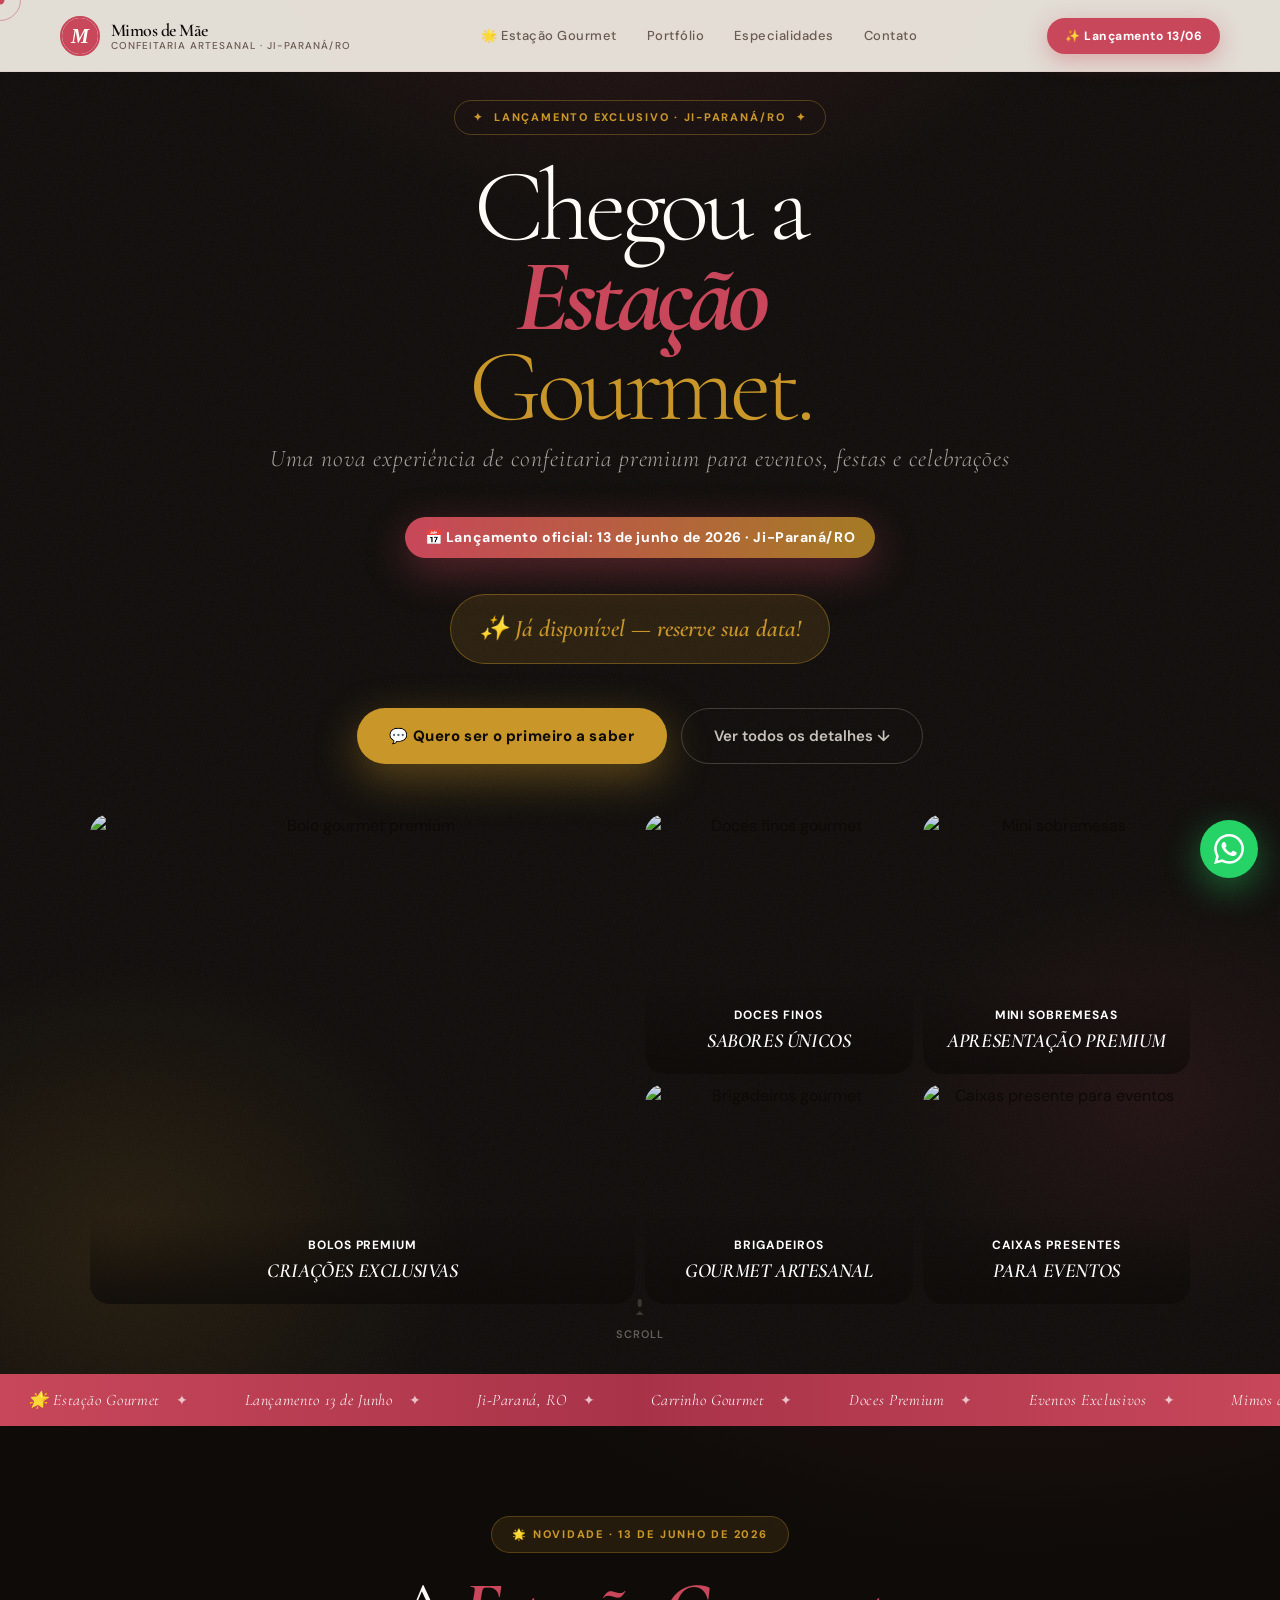
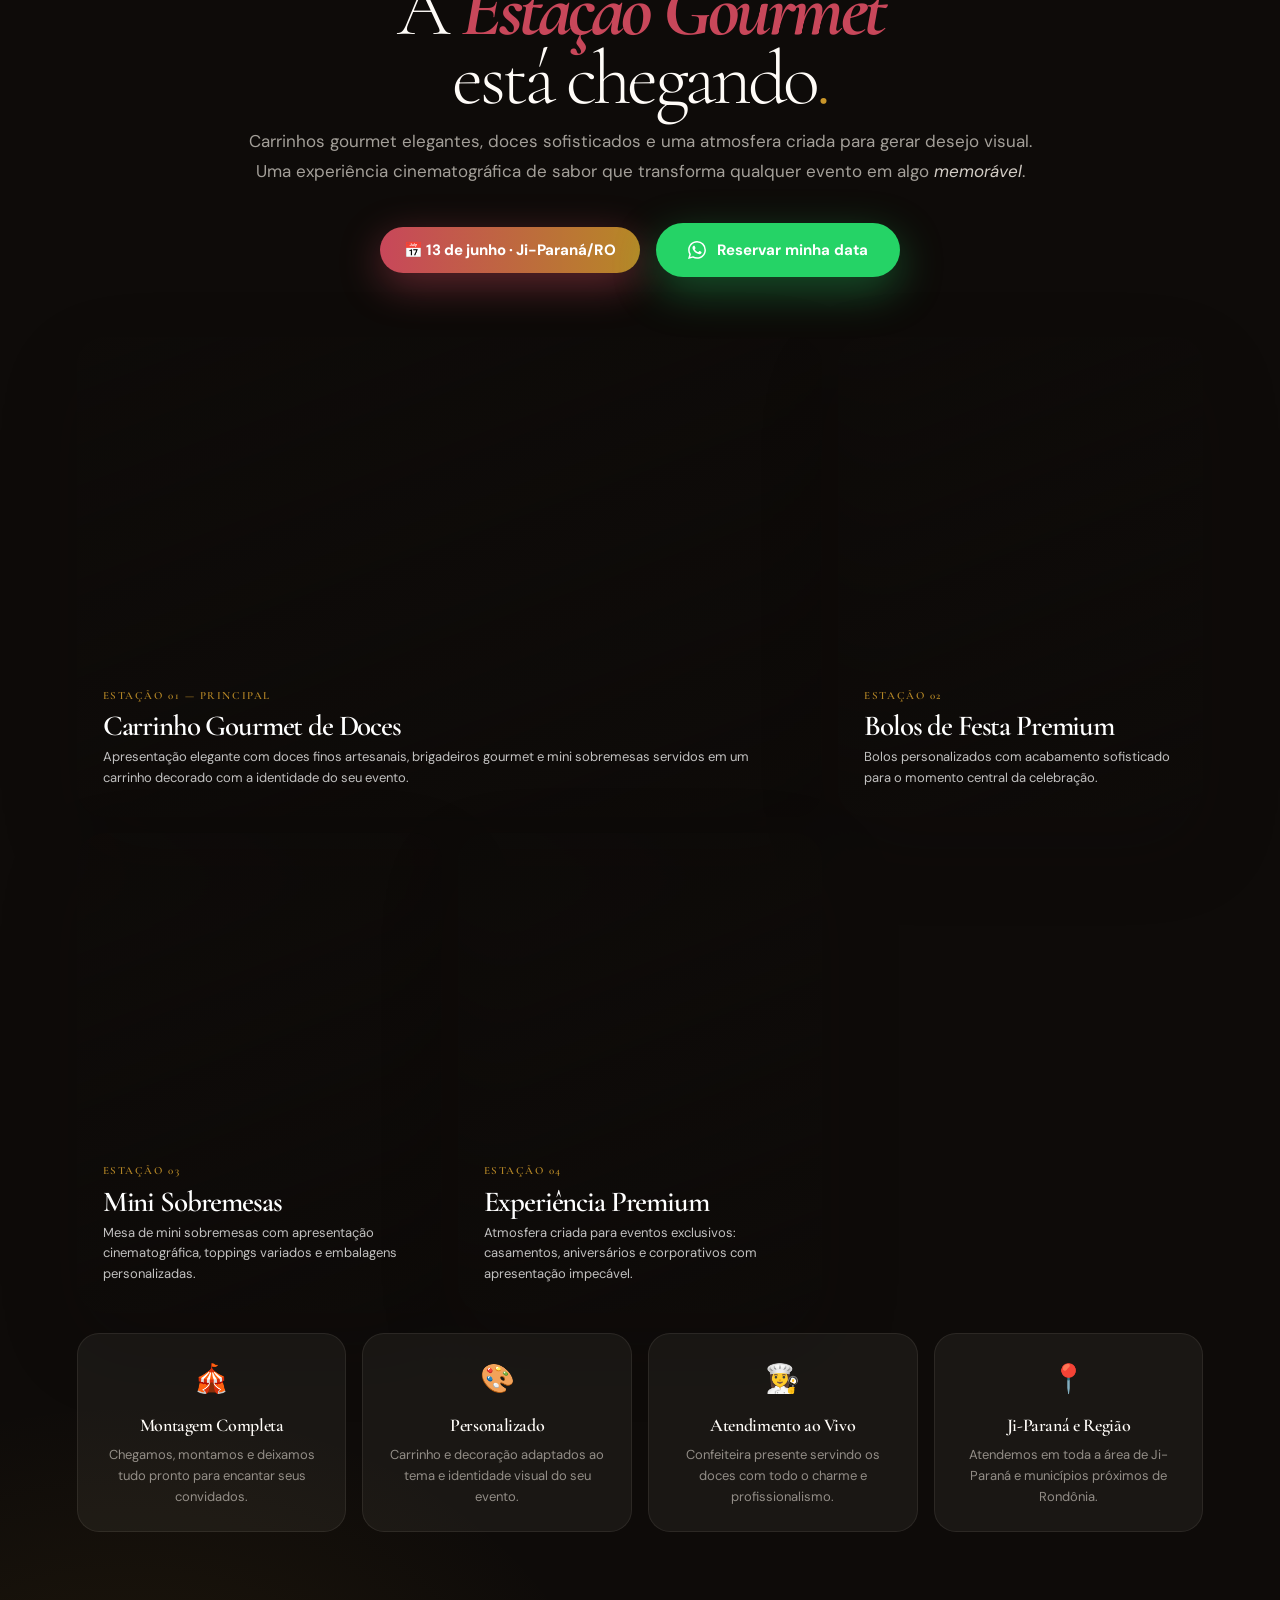
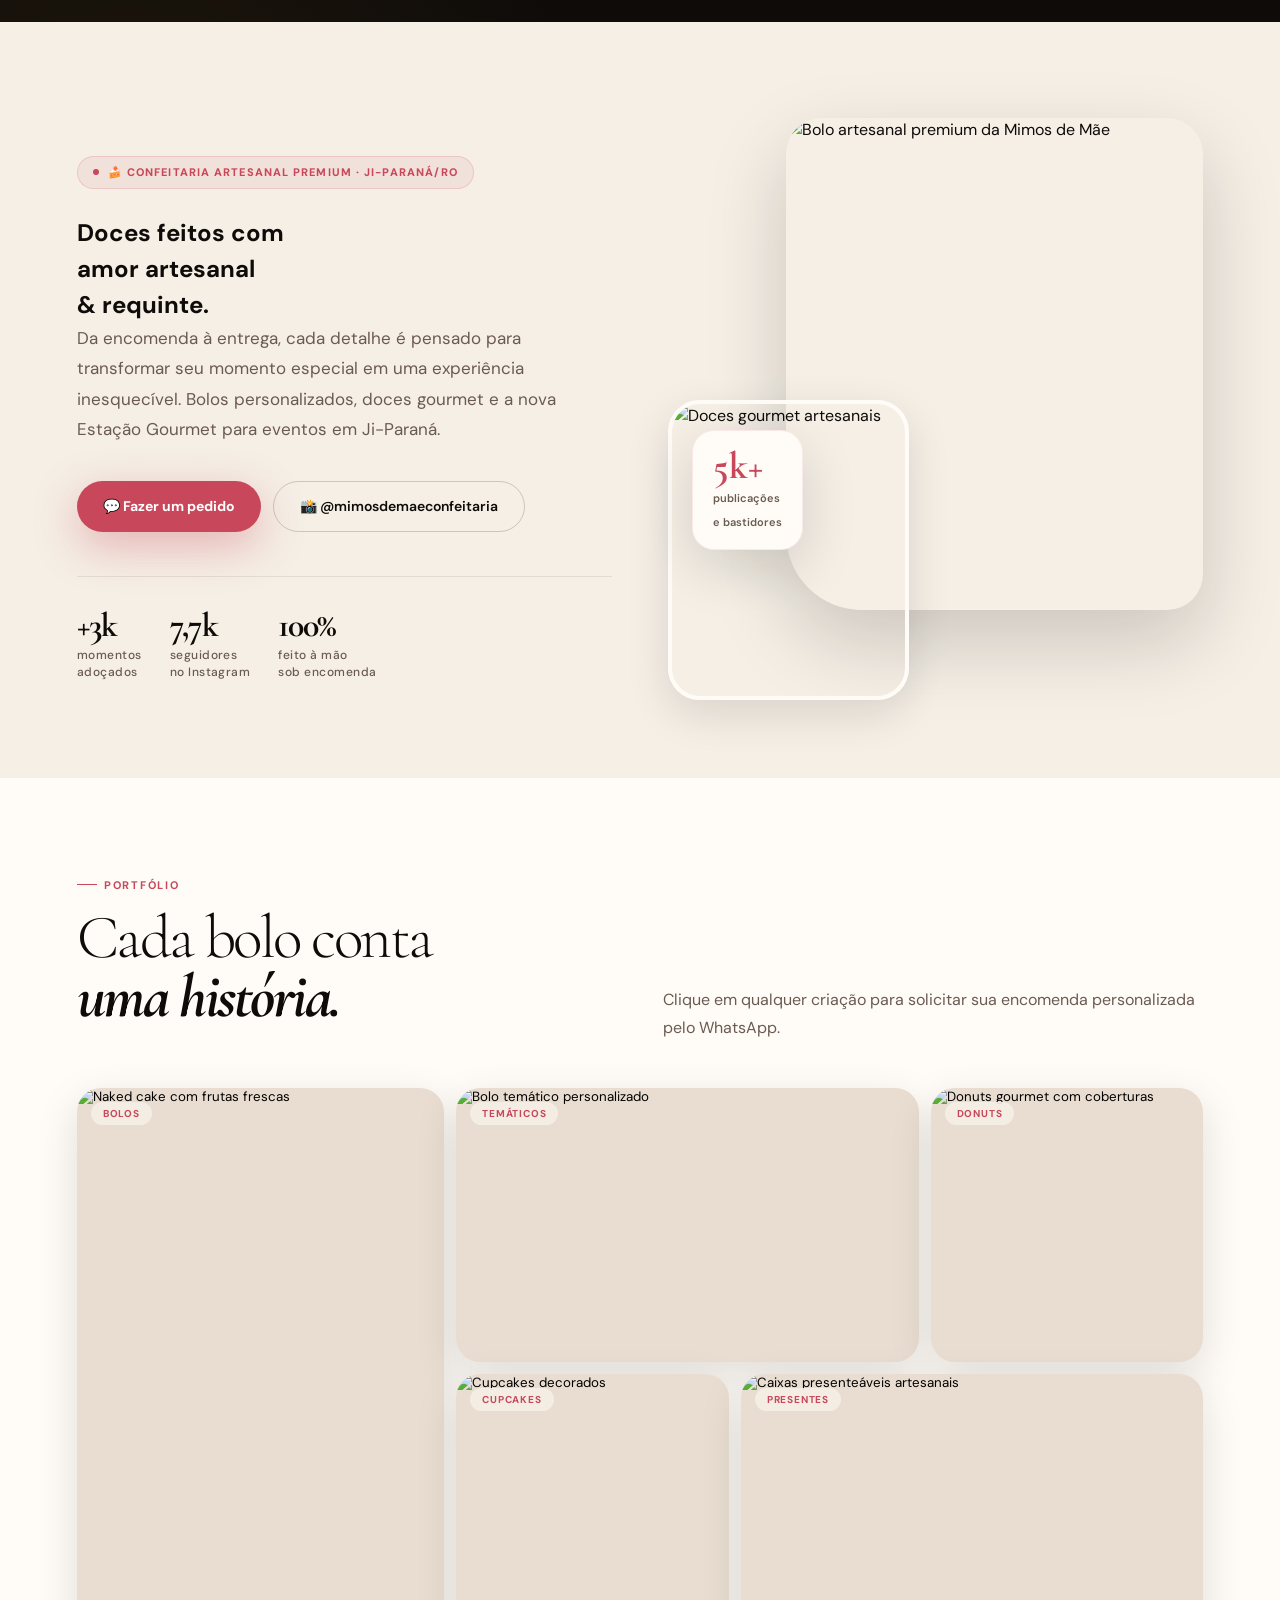
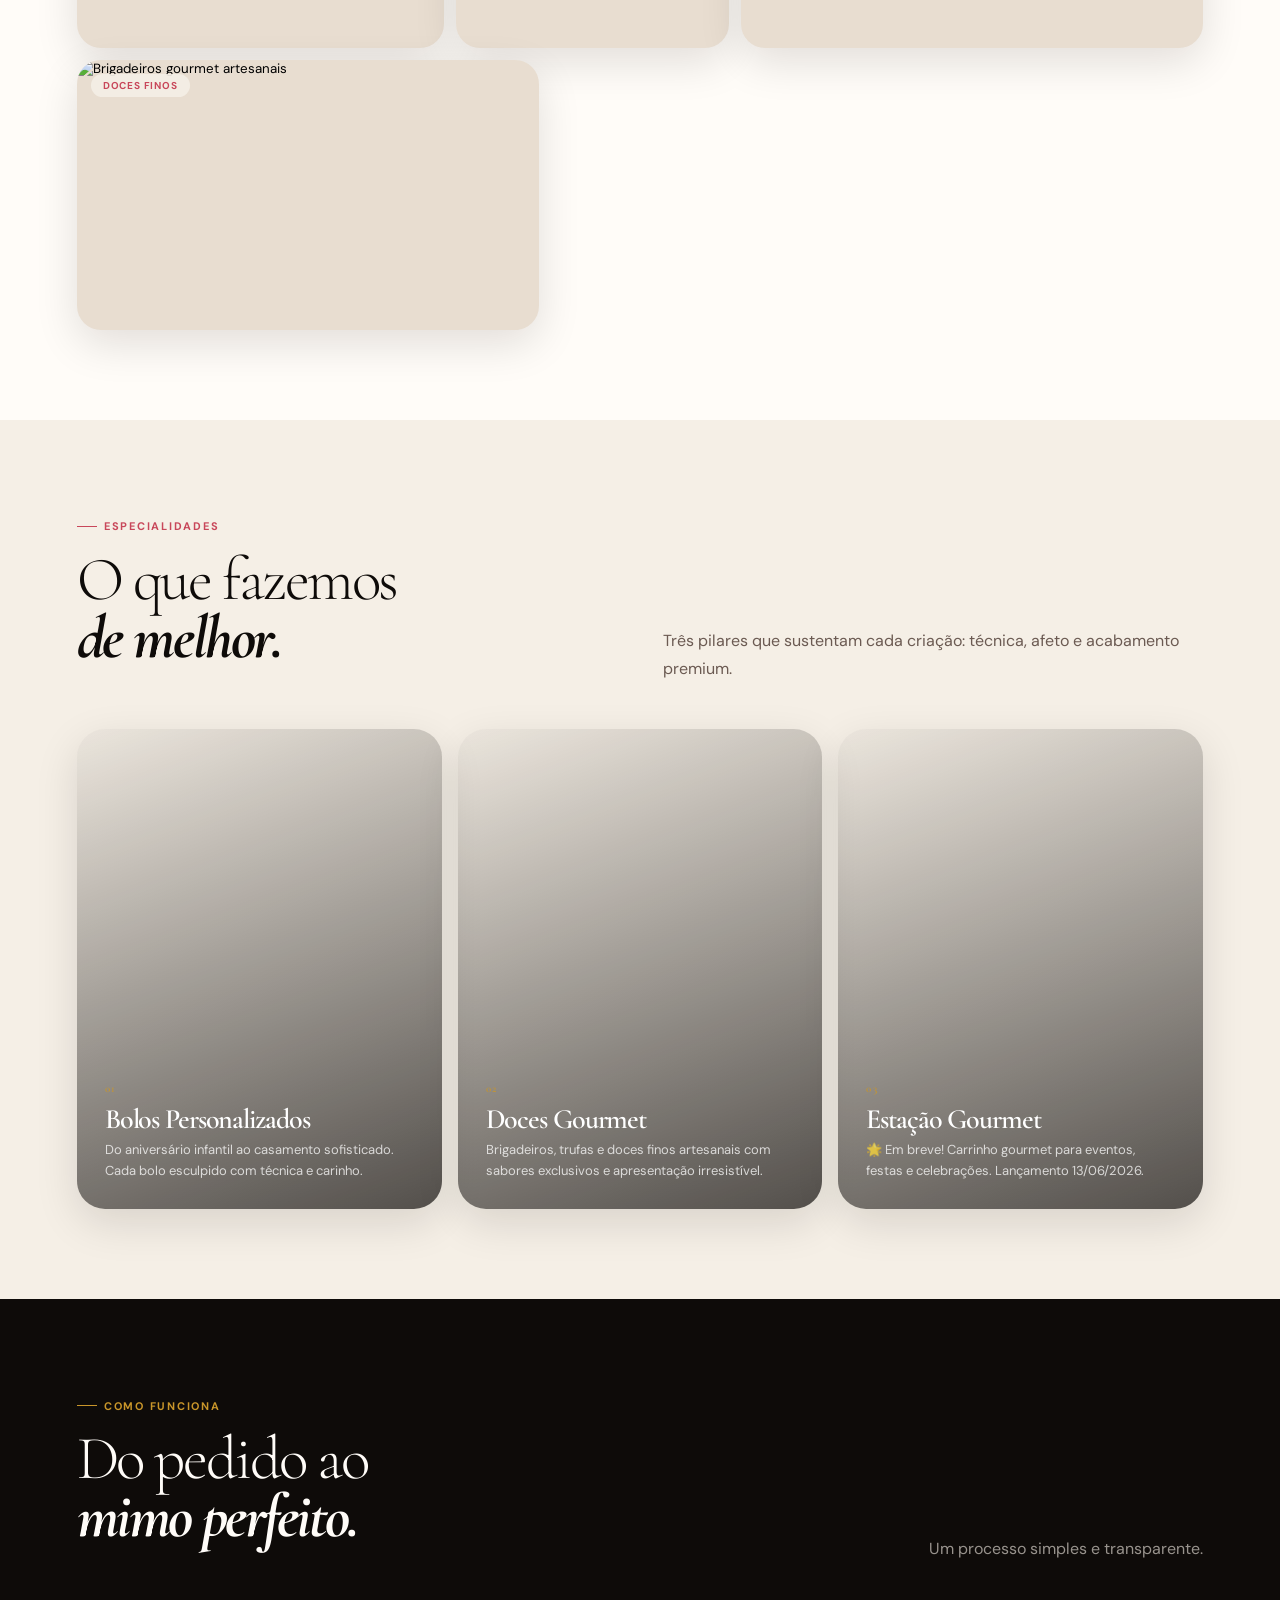
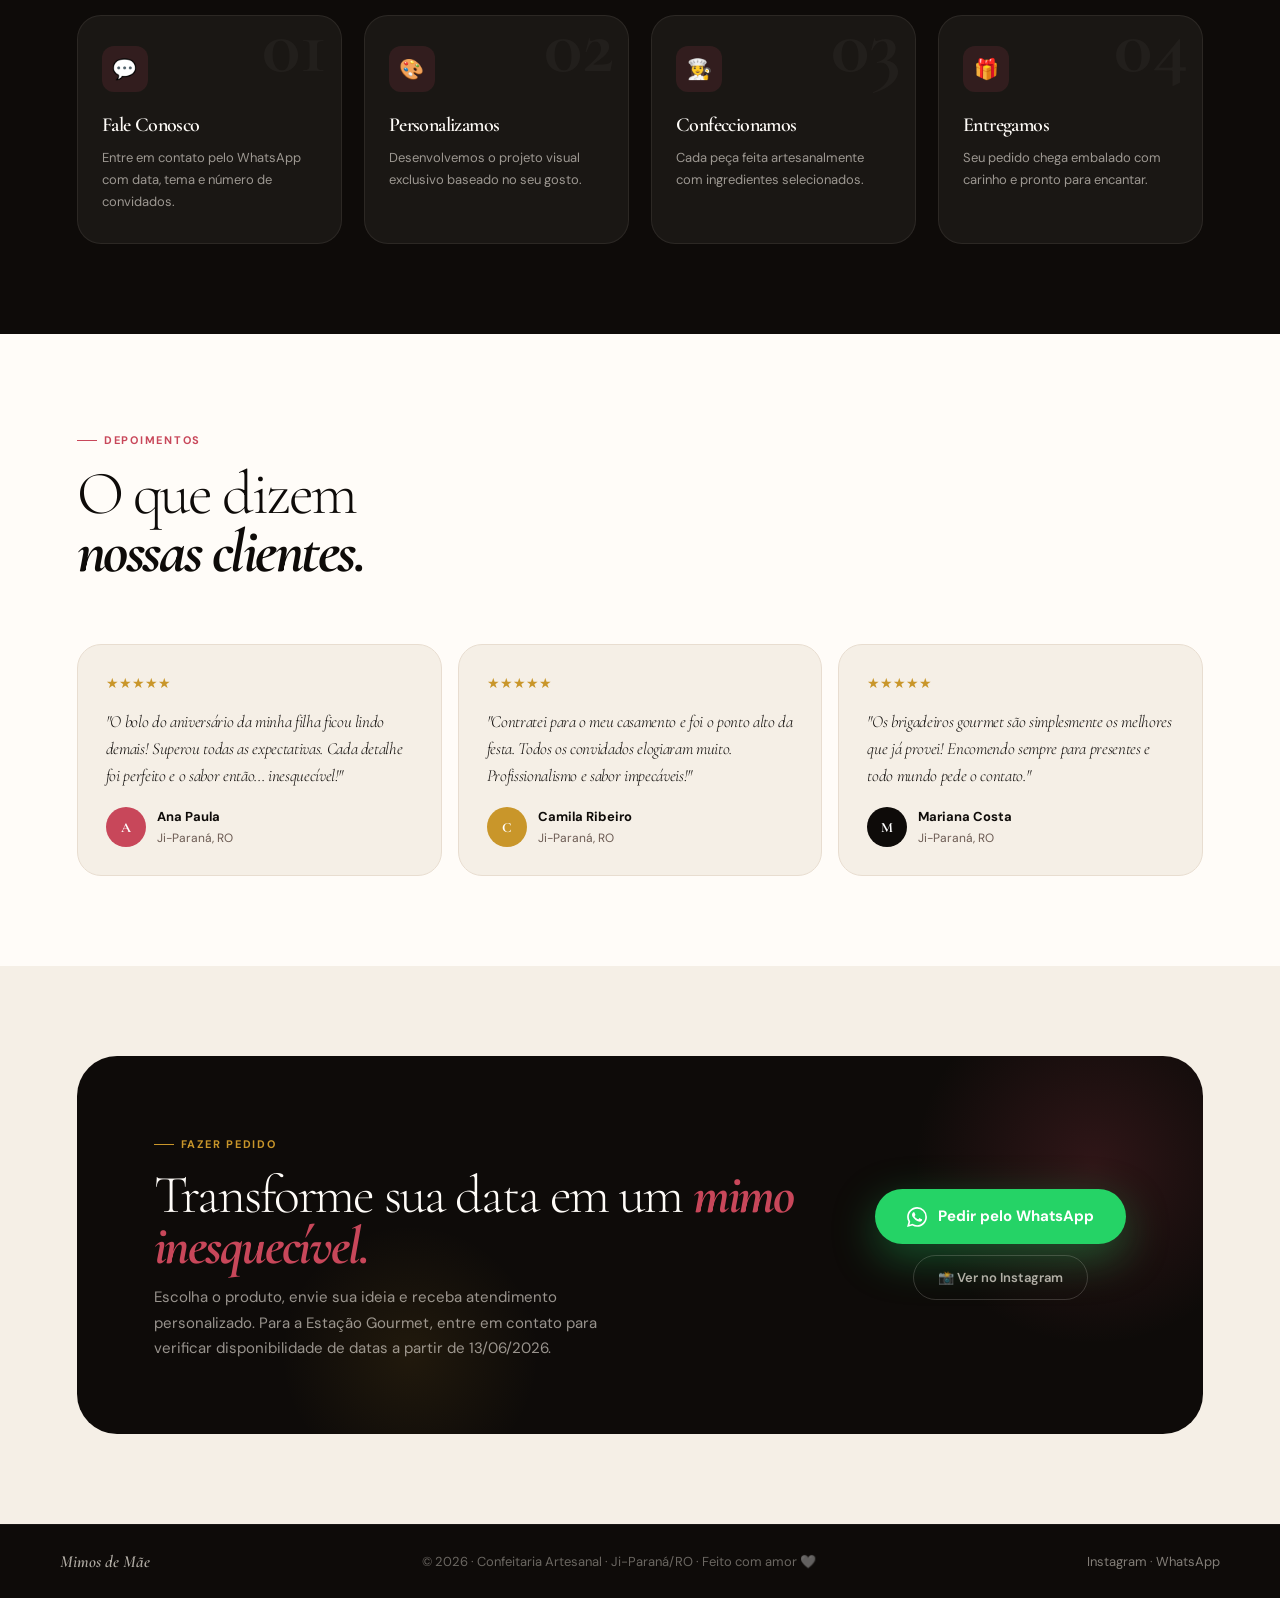
==== index.html @ ea3ff535 "Landing page Mimos de Mãe — refatoração premium + deploy GitHub Pages - Estrutura modular: index.htm" ====
<!DOCTYPE html>
<html lang="pt-BR">
<head>
<meta charset="UTF-8"/>
<meta name="viewport" content="width=device-width, initial-scale=1.0"/>
<meta name="theme-color" content="#0e0b09"/>
<title>Mimos de Mãe — Estação Gourmet · Lançamento 13/06 · Ji-Paraná/RO</title>
<meta name="description" content="Confeitaria artesanal premium em Ji-Paraná, RO. Lançamento da Estação Gourmet em 13 de junho de 2026: carrinho gourmet para eventos, bolos personalizados e doces finos."/>
<meta name="author" content="Mimos de Mãe Confeitaria"/>
<link rel="canonical" href="https://mimosdemae.limadesigner.com.br/"/>

<!-- Open Graph / redes sociais -->
<meta property="og:type" content="website"/>
<meta property="og:locale" content="pt_BR"/>
<meta property="og:site_name" content="Mimos de Mãe"/>
<meta property="og:title" content="Mimos de Mãe — Estação Gourmet · Lançamento 13/06"/>
<meta property="og:description" content="Confeitaria artesanal premium em Ji-Paraná, RO. Estação Gourmet para eventos, bolos personalizados e doces finos."/>
<meta property="og:url" content="https://mimosdemae.limadesigner.com.br/"/>
<meta property="og:image" content="https://images.unsplash.com/photo-1578985545062-69928b1d9587?auto=format&fit=crop&w=1200&q=90"/>
<meta name="twitter:card" content="summary_large_image"/>
<meta name="twitter:title" content="Mimos de Mãe — Estação Gourmet · Lançamento 13/06"/>
<meta name="twitter:description" content="Confeitaria artesanal premium em Ji-Paraná, RO. Estação Gourmet para eventos."/>
<meta name="twitter:image" content="https://images.unsplash.com/photo-1578985545062-69928b1d9587?auto=format&fit=crop&w=1200&q=90"/>

<link rel="icon" href="assets/favicon.svg" type="image/svg+xml"/>

<link rel="preconnect" href="https://fonts.googleapis.com"/>
<link rel="preconnect" href="https://fonts.gstatic.com" crossorigin/>
<link rel="preconnect" href="https://images.unsplash.com"/>
<link href="https://fonts.googleapis.com/css2?family=Cormorant+Garamond:ital,wght@0,300;0,400;0,600;0,700;1,300;1,400;1,600&family=DM+Sans:opsz,wght@9..40,300;9..40,400;9..40,500;9..40,700&display=swap" rel="stylesheet"/>

<link rel="stylesheet" href="assets/css/styles.css"/>

<!-- Dados estruturados (LocalBusiness / Bakery) -->
<script type="application/ld+json">
{
  "@context": "https://schema.org",
  "@type": "Bakery",
  "name": "Mimos de Mãe Confeitaria",
  "description": "Confeitaria artesanal premium em Ji-Paraná, RO. Bolos personalizados, doces gourmet e a Estação Gourmet para eventos.",
  "image": "https://images.unsplash.com/photo-1578985545062-69928b1d9587?auto=format&fit=crop&w=1200&q=90",
  "url": "https://mimosdemae.limadesigner.com.br/",
  "telephone": "+5569992284490",
  "priceRange": "$$",
  "areaServed": "Ji-Paraná e região, Rondônia",
  "address": {
    "@type": "PostalAddress",
    "addressLocality": "Ji-Paraná",
    "addressRegion": "RO",
    "addressCountry": "BR"
  },
  "sameAs": [
    "https://www.instagram.com/mimosdemaeconfeitaria/"
  ]
}
</script>
</head>
<body>

<a href="#main" class="skip">Pular para o conteúdo</a>

<!-- CURSOR (ativado por JS só em pointer fino) -->
<div id="cur" aria-hidden="true"><div class="cdot"></div><div class="cring"></div></div>

<!-- MOBILE NAV -->
<nav class="mobnav" id="mobnav" aria-label="Menu principal (mobile)">
  <button class="mobx" id="mobx" type="button" aria-label="Fechar menu">✕</button>
  <a href="#estacao">🌟 Estação Gourmet</a>
  <a href="#portfolio">Portfólio</a>
  <a href="#especialidades">Especialidades</a>
  <a href="#processo">Como Funciona</a>
  <a href="#contato">Contato</a>
</nav>

<!-- NAV -->
<nav class="nav" id="nav" aria-label="Navegação principal">
  <a href="#top" class="nbrand" aria-label="Mimos de Mãe — início">
    <span class="nlogo"><img src="assets/favicon.svg" width="40" height="40" alt="Logo Mimos de Mãe"/></span>
    <span class="nword">Mimos de Mãe<em>Confeitaria Artesanal · Ji-Paraná/RO</em></span>
  </a>
  <div class="nlinks">
    <a href="#estacao">🌟 Estação Gourmet</a>
    <a href="#portfolio">Portfólio</a>
    <a href="#especialidades">Especialidades</a>
    <a href="#contato">Contato</a>
  </div>
  <a class="nlnch" href="https://wa.me/5569992284490?text=Ol%C3%A1%2C%20quero%20saber%20sobre%20a%20Esta%C3%A7%C3%A3o%20Gourmet!" target="_blank" rel="noopener">✨ Lançamento 13/06</a>
  <button class="burger" id="burger" type="button" aria-label="Abrir menu" aria-expanded="false" aria-controls="mobnav"><span></span><span></span><span></span></button>
</nav>

<main id="main">

<!-- LAUNCH HERO -->
<section class="launch-hero" id="top">
  <div class="lh-inner">
    <p class="lh-eyebrow"><span class="star" aria-hidden="true">✦</span> Lançamento exclusivo · Ji-Paraná/RO <span class="star" aria-hidden="true">✦</span></p>
    <h1 class="lh-title">Chegou a<br><strong>Estação</strong><br><span class="gtxt">Gourmet.</span></h1>
    <p class="lh-sub">Uma nova experiência de confeitaria premium para eventos, festas e celebrações</p>

    <p class="launch-date-pill">📅 Lançamento oficial: 13 de junho de 2026 · Ji-Paraná/RO</p>

    <div class="countdown" id="countdown" role="timer" aria-label="Contagem regressiva para o lançamento">
      <div class="cd-box"><span class="cd-num" id="cd-d">00</span><span class="cd-lbl">Dias</span></div>
      <div class="cd-sep" aria-hidden="true">:</div>
      <div class="cd-box"><span class="cd-num" id="cd-h">00</span><span class="cd-lbl">Horas</span></div>
      <div class="cd-sep" aria-hidden="true">:</div>
      <div class="cd-box"><span class="cd-num" id="cd-m">00</span><span class="cd-lbl">Minutos</span></div>
      <div class="cd-sep" aria-hidden="true">:</div>
      <div class="cd-box"><span class="cd-num" id="cd-s">00</span><span class="cd-lbl">Segundos</span></div>
    </div>

    <div class="lh-actions">
      <a class="btn-gold" href="https://wa.me/5569992284490?text=Ol%C3%A1%2C%20quero%20saber%20sobre%20a%20Esta%C3%A7%C3%A3o%20Gourmet!%20Vi%20no%20site." target="_blank" rel="noopener">💬 Quero ser o primeiro a saber</a>
      <a class="btn-outline-w" href="#estacao">Ver todos os detalhes ↓</a>
    </div>
  </div>

  <div class="gourmet-mosaic" aria-label="Prévia das criações gourmet">
    <figure class="gm span2 row2">
      <img src="https://images.unsplash.com/photo-1578985545062-69928b1d9587?auto=format&fit=crop&w=900&q=90" alt="Bolo gourmet premium" loading="lazy" decoding="async"/>
      <figcaption class="glabel">Bolos Premium <span>Criações exclusivas</span></figcaption>
    </figure>
    <figure class="gm">
      <img src="https://images.unsplash.com/photo-1551024506-0bccd828d307?auto=format&fit=crop&w=600&q=90" alt="Doces finos gourmet" loading="lazy" decoding="async"/>
      <figcaption class="glabel">Doces Finos <span>Sabores únicos</span></figcaption>
    </figure>
    <figure class="gm">
      <img src="https://images.unsplash.com/photo-1563729784474-d77dbb933a9e?auto=format&fit=crop&w=600&q=90" alt="Mini sobremesas" loading="lazy" decoding="async"/>
      <figcaption class="glabel">Mini Sobremesas <span>Apresentação premium</span></figcaption>
    </figure>
    <figure class="gm">
      <img src="https://images.unsplash.com/photo-1488477181946-6428a0291777?auto=format&fit=crop&w=600&q=90" alt="Brigadeiros gourmet" loading="lazy" decoding="async"/>
      <figcaption class="glabel">Brigadeiros <span>Gourmet artesanal</span></figcaption>
    </figure>
    <figure class="gm">
      <img src="https://images.unsplash.com/photo-1605807646983-377bc5a76493?auto=format&fit=crop&w=600&q=90" alt="Caixas presente para eventos" loading="lazy" decoding="async"/>
      <figcaption class="glabel">Caixas Presentes <span>Para eventos</span></figcaption>
    </figure>
  </div>

  <div class="scroll-hint" aria-hidden="true">
    <svg width="16" height="22" viewBox="0 0 16 22" fill="none"><rect x="6" y="1" width="4" height="8" rx="2" fill="currentColor"/><path d="M8 13l-4 4h8l-4-4z" fill="currentColor"/></svg>
    scroll
  </div>
</section>

<!-- STRIP -->
<div class="strip" aria-hidden="true">
  <div class="strip-track">
    <div class="si">🌟 Estação Gourmet <span class="sp">✦</span></div>
    <div class="si">Lançamento 13 de Junho <span class="sp">✦</span></div>
    <div class="si">Ji-Paraná, RO <span class="sp">✦</span></div>
    <div class="si">Carrinho Gourmet <span class="sp">✦</span></div>
    <div class="si">Doces Premium <span class="sp">✦</span></div>
    <div class="si">Eventos Exclusivos <span class="sp">✦</span></div>
    <div class="si">Mimos de Mãe <span class="sp">✦</span></div>
    <div class="si">🌟 Estação Gourmet <span class="sp">✦</span></div>
    <div class="si">Lançamento 13 de Junho <span class="sp">✦</span></div>
    <div class="si">Ji-Paraná, RO <span class="sp">✦</span></div>
    <div class="si">Carrinho Gourmet <span class="sp">✦</span></div>
    <div class="si">Doces Premium <span class="sp">✦</span></div>
    <div class="si">Eventos Exclusivos <span class="sp">✦</span></div>
    <div class="si">Mimos de Mãe <span class="sp">✦</span></div>
  </div>
</div>

<!-- ESTAÇÃO GOURMET -->
<section class="si2" id="estacao" aria-labelledby="estacao-title">
<div class="sec">
  <div class="eg-top rv">
    <p class="eg-badge">🌟 Novidade · 13 de junho de 2026</p>
    <h2 class="eg-title" id="estacao-title">A <strong>Estação Gourmet</strong><br>está chegando<span class="gld">.</span></h2>
    <p class="eg-desc">Carrinhos gourmet elegantes, doces sofisticados e uma atmosfera criada para gerar desejo visual. Uma experiência cinematográfica de sabor que transforma qualquer evento em algo <em style="color:rgba(245,239,230,.85)">memorável</em>.</p>
    <div class="eg-cta">
      <p class="eg-pill">📅 13 de junho · Ji-Paraná/RO</p>
      <a class="bw" href="https://wa.me/5569992284490?text=Ol%C3%A1%2C%20quero%20reservar%20a%20Esta%C3%A7%C3%A3o%20Gourmet%20para%20meu%20evento!" target="_blank" rel="noopener">
        <svg width="18" height="18" viewBox="0 0 24 24" fill="currentColor" aria-hidden="true"><path d="M17.472 14.382c-.297-.149-1.758-.867-2.03-.967-.273-.099-.471-.148-.67.15-.197.297-.767.966-.94 1.164-.173.199-.347.223-.644.075-.297-.15-1.255-.463-2.39-1.475-.883-.788-1.48-1.761-1.653-2.059-.173-.297-.018-.458.13-.606.134-.133.298-.347.446-.52.149-.174.198-.298.298-.497.099-.198.05-.371-.025-.52-.075-.149-.669-1.612-.916-2.207-.242-.579-.487-.5-.669-.51-.173-.008-.371-.01-.57-.01-.198 0-.52.074-.792.372-.272.297-1.04 1.016-1.04 2.479 0 1.462 1.065 2.875 1.213 3.074.149.198 2.096 3.2 5.077 4.487.709.306 1.262.489 1.694.625.712.227 1.36.195 1.871.118.571-.085 1.758-.719 2.006-1.413.248-.694.248-1.289.173-1.413-.074-.124-.272-.198-.57-.347m-5.421 7.403h-.004a9.87 9.87 0 01-5.031-1.378l-.361-.214-3.741.982.998-3.648-.235-.374a9.86 9.86 0 01-1.51-5.26c.001-5.45 4.436-9.884 9.888-9.884 2.64 0 5.122 1.03 6.988 2.898a9.825 9.825 0 012.893 6.994c-.003 5.45-4.437 9.884-9.885 9.884m8.413-18.297A11.815 11.815 0 0012.05 0C5.495 0 .16 5.335.157 11.892c0 2.096.547 4.142 1.588 5.945L.057 24l6.305-1.654a11.882 11.882 0 005.683 1.448h.005c6.554 0 11.89-5.335 11.893-11.893a11.821 11.821 0 00-3.48-8.413z"/></svg>
        Reservar minha data
      </a>
    </div>
  </div>

  <div class="eg-grid">
    <article class="eg-card wide rv">
      <div class="bg" style="background-image:url('https://images.unsplash.com/photo-1464349095431-e9a21285b5f3?auto=format&fit=crop&w=1200&q=90')" role="img" aria-label="Carrinho gourmet de doces"></div>
      <div class="lay"></div>
      <div class="cb"><p class="cn">ESTAÇÃO 01 — PRINCIPAL</p><h3 class="ct">Carrinho Gourmet de Doces</h3><p class="cd">Apresentação elegante com doces finos artesanais, brigadeiros gourmet e mini sobremesas servidos em um carrinho decorado com a identidade do seu evento.</p></div>
    </article>
    <article class="eg-card rv d1">
      <div class="bg" style="background-image:url('https://images.unsplash.com/photo-1578985545062-69928b1d9587?auto=format&fit=crop&w=800&q=90')" role="img" aria-label="Bolo de festa premium"></div>
      <div class="lay"></div>
      <div class="cb"><p class="cn">ESTAÇÃO 02</p><h3 class="ct">Bolos de Festa Premium</h3><p class="cd">Bolos personalizados com acabamento sofisticado para o momento central da celebração.</p></div>
    </article>
    <article class="eg-card rv d1">
      <div class="bg" style="background-image:url('https://images.unsplash.com/photo-1551024506-0bccd828d307?auto=format&fit=crop&w=800&q=90')" role="img" aria-label="Mesa de mini sobremesas"></div>
      <div class="lay"></div>
      <div class="cb"><p class="cn">ESTAÇÃO 03</p><h3 class="ct">Mini Sobremesas</h3><p class="cd">Mesa de mini sobremesas com apresentação cinematográfica, toppings variados e embalagens personalizadas.</p></div>
    </article>
    <article class="eg-card rv d2">
      <div class="bg" style="background-image:url('https://images.unsplash.com/photo-1563729784474-d77dbb933a9e?auto=format&fit=crop&w=800&q=90')" role="img" aria-label="Experiência premium para eventos"></div>
      <div class="lay"></div>
      <div class="cb"><p class="cn">ESTAÇÃO 04</p><h3 class="ct">Experiência Premium</h3><p class="cd">Atmosfera criada para eventos exclusivos: casamentos, aniversários e corporativos com apresentação impecável.</p></div>
    </article>
  </div>

  <div class="eg-features">
    <div class="ef rv"><div class="icon" aria-hidden="true">🎪</div><h3>Montagem Completa</h3><p>Chegamos, montamos e deixamos tudo pronto para encantar seus convidados.</p></div>
    <div class="ef rv d1"><div class="icon" aria-hidden="true">🎨</div><h3>Personalizado</h3><p>Carrinho e decoração adaptados ao tema e identidade visual do seu evento.</p></div>
    <div class="ef rv d2"><div class="icon" aria-hidden="true">👩‍🍳</div><h3>Atendimento ao Vivo</h3><p>Confeiteira presente servindo os doces com todo o charme e profissionalismo.</p></div>
    <div class="ef rv d3"><div class="icon" aria-hidden="true">📍</div><h3>Ji-Paraná e Região</h3><p>Atendemos em toda a área de Ji-Paraná e municípios próximos de Rondônia.</p></div>
  </div>
</div>
</section>

<!-- SOBRE / HERO PRINCIPAL -->
<section class="sc2" id="sobre" aria-labelledby="sobre-title">
<div class="hero">
  <div class="hero-bg" aria-hidden="true"></div>
  <div>
    <p class="eyebrow"><span class="pulse" aria-hidden="true"></span> 🍰 Confeitaria artesanal premium · Ji-Paraná/RO</p>
    <h2 class="hh" id="sobre-title">Doces feitos com<br><strong>amor artesanal</strong><br><span class="gld">&amp; requinte.</span></h2>
    <p class="hdesc">Da encomenda à entrega, cada detalhe é pensado para transformar seu momento especial em uma experiência inesquecível. Bolos personalizados, doces gourmet e a nova Estação Gourmet para eventos em Ji-Paraná.</p>
    <div class="hacts">
      <a class="bp" href="https://wa.me/5569992284490?text=Ol%C3%A1%2C%20vim%20pelo%20site%20e%20quero%20fazer%20um%20pedido!" target="_blank" rel="noopener">💬 Fazer um pedido</a>
      <a class="bs" href="https://www.instagram.com/mimosdemaeconfeitaria/" target="_blank" rel="noopener">📸 @mimosdemaeconfeitaria</a>
    </div>
    <div class="hstats">
      <div><div class="snum">+3k</div><div class="slbl">momentos<br>adoçados</div></div>
      <div><div class="snum">7,7k</div><div class="slbl">seguidores<br>no Instagram</div></div>
      <div><div class="snum">100%</div><div class="slbl">feito à mão<br>sob encomenda</div></div>
    </div>
  </div>
  <div class="hgal">
    <div class="hg-main"><img src="https://images.unsplash.com/photo-1578985545062-69928b1d9587?auto=format&fit=crop&w=900&q=90" alt="Bolo artesanal premium da Mimos de Mãe" loading="lazy" decoding="async"/></div>
    <div class="hg-side"><img src="https://images.unsplash.com/photo-1464349095431-e9a21285b5f3?auto=format&fit=crop&w=700&q=90" alt="Doces gourmet artesanais" loading="lazy" decoding="async"/></div>
    <div class="hg-badge"><span class="bn">5k+</span><span class="bt">publicações<br>e bastidores</span></div>
  </div>
</div>
</section>

<!-- PORTFOLIO -->
<section class="sw" id="portfolio" aria-labelledby="portfolio-title">
<div class="sec">
  <div class="hrow rv">
    <div><p class="slbl2">Portfólio</p><h2 class="stit" id="portfolio-title">Cada bolo conta<br><strong>uma história.</strong></h2></div>
    <p class="ssub">Clique em qualquer criação para solicitar sua encomenda personalizada pelo WhatsApp.</p>
  </div>
  <div class="pgrid">
    <button class="pc t4 rv" type="button" onclick="waLink('Olá! Quero um orçamento de Naked Cake.')"><img src="https://images.unsplash.com/photo-1464349095431-e9a21285b5f3?auto=format&fit=crop&w=700&q=90" alt="Naked cake com frutas frescas" loading="lazy" decoding="async"/><span class="ptag">Bolos</span><span class="ov"></span><span class="pi"><h3>Naked Cake</h3><p>Camadas delicadas com frutas frescas</p></span></button>
    <button class="pc w5 rv d1" type="button" onclick="waLink('Olá! Quero um orçamento de bolo temático.')"><img src="https://images.unsplash.com/photo-1578985545062-69928b1d9587?auto=format&fit=crop&w=900&q=90" alt="Bolo temático personalizado" loading="lazy" decoding="async"/><span class="ptag">Temáticos</span><span class="ov"></span><span class="pi"><h3>Bolo Temático</h3><p>Festas infantis personalizadas</p></span></button>
    <button class="pc n3 rv d2" type="button" onclick="waLink('Olá! Quero um orçamento de donuts gourmet.')"><img src="https://images.unsplash.com/photo-1551024506-0bccd828d307?auto=format&fit=crop&w=600&q=90" alt="Donuts gourmet com coberturas" loading="lazy" decoding="async"/><span class="ptag">Donuts</span><span class="ov"></span><span class="pi"><h3>Donuts Gourmet</h3><p>Coberturas artesanais especiais</p></span></button>
    <button class="pc n3 rv d1" type="button" onclick="waLink('Olá! Quero um orçamento de cupcakes.')"><img src="https://images.unsplash.com/photo-1563729784474-d77dbb933a9e?auto=format&fit=crop&w=600&q=90" alt="Cupcakes decorados" loading="lazy" decoding="async"/><span class="ptag">Cupcakes</span><span class="ov"></span><span class="pi"><h3>Cupcakes</h3><p>Mini bolos para presentes</p></span></button>
    <button class="pc w5 rv d2" type="button" onclick="waLink('Olá! Quero um orçamento de caixa presente.')"><img src="https://images.unsplash.com/photo-1605807646983-377bc5a76493?auto=format&fit=crop&w=900&q=90" alt="Caixas presenteáveis artesanais" loading="lazy" decoding="async"/><span class="ptag">Presentes</span><span class="ov"></span><span class="pi"><h3>Caixas Presenteáveis</h3><p>Embalagens artesanais especiais</p></span></button>
    <button class="pc w5 rv d1" type="button" onclick="waLink('Olá! Quero um orçamento de brigadeiros gourmet.')"><img src="https://images.unsplash.com/photo-1488477181946-6428a0291777?auto=format&fit=crop&w=900&q=90" alt="Brigadeiros gourmet artesanais" loading="lazy" decoding="async"/><span class="ptag">Doces Finos</span><span class="ov"></span><span class="pi"><h3>Brigadeiros Gourmet</h3><p>Sabores únicos e artesanais</p></span></button>
  </div>
</div>
</section>

<!-- ESPECIALIDADES -->
<section class="sc2" id="especialidades" aria-labelledby="esp-title">
<div class="sec">
  <div class="hrow rv">
    <div><p class="slbl2">Especialidades</p><h2 class="stit" id="esp-title">O que fazemos<br><strong>de melhor.</strong></h2></div>
    <p class="ssub">Três pilares que sustentam cada criação: técnica, afeto e acabamento premium.</p>
  </div>
  <div class="sgrid">
    <article class="scard rv"><div class="bg" style="background-image:url('https://images.unsplash.com/photo-1578985545062-69928b1d9587?auto=format&fit=crop&w=800&q=90')" role="img" aria-label="Bolos personalizados"></div><div class="lay"></div><div class="sb"><p class="sn">01</p><h3 class="st">Bolos Personalizados</h3><p class="sd">Do aniversário infantil ao casamento sofisticado. Cada bolo esculpido com técnica e carinho.</p></div></article>
    <article class="scard rv d1"><div class="bg" style="background-image:url('https://images.unsplash.com/photo-1551024506-0bccd828d307?auto=format&fit=crop&w=800&q=90')" role="img" aria-label="Doces gourmet"></div><div class="lay"></div><div class="sb"><p class="sn">02</p><h3 class="st">Doces Gourmet</h3><p class="sd">Brigadeiros, trufas e doces finos artesanais com sabores exclusivos e apresentação irresistível.</p></div></article>
    <article class="scard rv d2"><div class="bg" style="background-image:url('https://images.unsplash.com/photo-1605807646983-377bc5a76493?auto=format&fit=crop&w=800&q=90')" role="img" aria-label="Estação Gourmet"></div><div class="lay"></div><div class="sb"><p class="sn">03</p><h3 class="st">Estação Gourmet</h3><p class="sd">🌟 Em breve! Carrinho gourmet para eventos, festas e celebrações. Lançamento 13/06/2026.</p></div></article>
  </div>
</div>
</section>

<!-- PROCESSO -->
<section class="si2" id="processo" aria-labelledby="proc-title">
<div class="sec">
  <div class="hrow rv">
    <div><p class="slbl2 gd">Como Funciona</p><h2 class="stit" id="proc-title" style="color:var(--white)">Do pedido ao<br><strong>mimo perfeito.</strong></h2></div>
    <p class="ssub" style="color:rgba(245,239,230,.6)">Um processo simples e transparente.</p>
  </div>
  <div class="steps">
    <div class="step rv" data-n="01"><div class="ico" aria-hidden="true">💬</div><h3>Fale Conosco</h3><p>Entre em contato pelo WhatsApp com data, tema e número de convidados.</p></div>
    <div class="step rv d1" data-n="02"><div class="ico" aria-hidden="true">🎨</div><h3>Personalizamos</h3><p>Desenvolvemos o projeto visual exclusivo baseado no seu gosto.</p></div>
    <div class="step rv d2" data-n="03"><div class="ico" aria-hidden="true">👩‍🍳</div><h3>Confeccionamos</h3><p>Cada peça feita artesanalmente com ingredientes selecionados.</p></div>
    <div class="step rv d3" data-n="04"><div class="ico" aria-hidden="true">🎁</div><h3>Entregamos</h3><p>Seu pedido chega embalado com carinho e pronto para encantar.</p></div>
  </div>
</div>
</section>

<!-- DEPOIMENTOS -->
<section class="sw" id="depoimentos" aria-labelledby="dep-title">
<div class="sec">
  <div class="hrow rv">
    <div><p class="slbl2">Depoimentos</p><h2 class="stit" id="dep-title">O que dizem<br><strong>nossas clientes.</strong></h2></div>
  </div>
  <div class="tgrid">
    <figure class="tc rv"><div class="ts" aria-label="5 de 5 estrelas">★★★★★</div><blockquote class="tt">"O bolo do aniversário da minha filha ficou lindo demais! Superou todas as expectativas. Cada detalhe foi perfeito e o sabor então... inesquecível!"</blockquote><figcaption class="ta"><div class="tav">A</div><div><div class="tnm">Ana Paula</div><div class="tlc">Ji-Paraná, RO</div></div></figcaption></figure>
    <figure class="tc rv d1"><div class="ts" aria-label="5 de 5 estrelas">★★★★★</div><blockquote class="tt">"Contratei para o meu casamento e foi o ponto alto da festa. Todos os convidados elogiaram muito. Profissionalismo e sabor impecáveis!"</blockquote><figcaption class="ta"><div class="tav" style="background:var(--gold)">C</div><div><div class="tnm">Camila Ribeiro</div><div class="tlc">Ji-Paraná, RO</div></div></figcaption></figure>
    <figure class="tc rv d2"><div class="ts" aria-label="5 de 5 estrelas">★★★★★</div><blockquote class="tt">"Os brigadeiros gourmet são simplesmente os melhores que já provei! Encomendo sempre para presentes e todo mundo pede o contato."</blockquote><figcaption class="ta"><div class="tav" style="background:var(--ink)">M</div><div><div class="tnm">Mariana Costa</div><div class="tlc">Ji-Paraná, RO</div></div></figcaption></figure>
  </div>
</div>
</section>

<!-- CTA FINAL -->
<section class="sc2" id="contato" aria-labelledby="cta-title">
<div class="sec">
  <div class="ctablock rv">
    <div>
      <p class="slbl2 gd">Fazer Pedido</p>
      <h2 class="cta-t" id="cta-title">Transforme sua data em um <strong>mimo inesquecível.</strong></h2>
      <p class="cta-d">Escolha o produto, envie sua ideia e receba atendimento personalizado. Para a Estação Gourmet, entre em contato para verificar disponibilidade de datas a partir de 13/06/2026.</p>
    </div>
    <div class="cta-acts">
      <a class="bw" href="https://wa.me/5569992284490?text=Ol%C3%A1%2C%20vim%20pelo%20site%20e%20quero%20fazer%20um%20pedido!" target="_blank" rel="noopener">
        <svg width="20" height="20" viewBox="0 0 24 24" fill="currentColor" aria-hidden="true"><path d="M17.472 14.382c-.297-.149-1.758-.867-2.03-.967-.273-.099-.471-.148-.67.15-.197.297-.767.966-.94 1.164-.173.199-.347.223-.644.075-.297-.15-1.255-.463-2.39-1.475-.883-.788-1.48-1.761-1.653-2.059-.173-.297-.018-.458.13-.606.134-.133.298-.347.446-.52.149-.174.198-.298.298-.497.099-.198.05-.371-.025-.52-.075-.149-.669-1.612-.916-2.207-.242-.579-.487-.5-.669-.51-.173-.008-.371-.01-.57-.01-.198 0-.52.074-.792.372-.272.297-1.04 1.016-1.04 2.479 0 1.462 1.065 2.875 1.213 3.074.149.198 2.096 3.2 5.077 4.487.709.306 1.262.489 1.694.625.712.227 1.36.195 1.871.118.571-.085 1.758-.719 2.006-1.413.248-.694.248-1.289.173-1.413-.074-.124-.272-.198-.57-.347m-5.421 7.403h-.004a9.87 9.87 0 01-5.031-1.378l-.361-.214-3.741.982.998-3.648-.235-.374a9.86 9.86 0 01-1.51-5.26c.001-5.45 4.436-9.884 9.888-9.884 2.64 0 5.122 1.03 6.988 2.898a9.825 9.825 0 012.893 6.994c-.003 5.45-4.437 9.884-9.885 9.884m8.413-18.297A11.815 11.815 0 0012.05 0C5.495 0 .16 5.335.157 11.892c0 2.096.547 4.142 1.588 5.945L.057 24l6.305-1.654a11.882 11.882 0 005.683 1.448h.005c6.554 0 11.89-5.335 11.893-11.893a11.821 11.821 0 00-3.48-8.413z"/></svg>
        Pedir pelo WhatsApp
      </a>
      <a class="bi" href="https://www.instagram.com/mimosdemaeconfeitaria/" target="_blank" rel="noopener">📸 Ver no Instagram</a>
    </div>
  </div>
</div>
</section>

</main>

<!-- FOOTER -->
<footer>
  <span class="fb">Mimos de Mãe</span>
  <span>© <span id="year">2026</span> · Confeitaria Artesanal · Ji-Paraná/RO · Feito com amor 🤍</span>
  <span><a href="https://www.instagram.com/mimosdemaeconfeitaria/" target="_blank" rel="noopener">Instagram</a> · <a href="https://wa.me/5569992284490" target="_blank" rel="noopener">WhatsApp</a></span>
</footer>

<!-- WHATSAPP FLUTUANTE -->
<a class="fab-wa" href="https://wa.me/5569992284490?text=Ol%C3%A1%2C%20vim%20pelo%20site%20e%20quero%20fazer%20um%20pedido!" target="_blank" rel="noopener" aria-label="Falar no WhatsApp">
  <svg viewBox="0 0 24 24" fill="currentColor" aria-hidden="true"><path d="M17.472 14.382c-.297-.149-1.758-.867-2.03-.967-.273-.099-.471-.148-.67.15-.197.297-.767.966-.94 1.164-.173.199-.347.223-.644.075-.297-.15-1.255-.463-2.39-1.475-.883-.788-1.48-1.761-1.653-2.059-.173-.297-.018-.458.13-.606.134-.133.298-.347.446-.52.149-.174.198-.298.298-.497.099-.198.05-.371-.025-.52-.075-.149-.669-1.612-.916-2.207-.242-.579-.487-.5-.669-.51-.173-.008-.371-.01-.57-.01-.198 0-.52.074-.792.372-.272.297-1.04 1.016-1.04 2.479 0 1.462 1.065 2.875 1.213 3.074.149.198 2.096 3.2 5.077 4.487.709.306 1.262.489 1.694.625.712.227 1.36.195 1.871.118.571-.085 1.758-.719 2.006-1.413.248-.694.248-1.289.173-1.413-.074-.124-.272-.198-.57-.347m-5.421 7.403h-.004a9.87 9.87 0 01-5.031-1.378l-.361-.214-3.741.982.998-3.648-.235-.374a9.86 9.86 0 01-1.51-5.26c.001-5.45 4.436-9.884 9.888-9.884 2.64 0 5.122 1.03 6.988 2.898a9.825 9.825 0 012.893 6.994c-.003 5.45-4.437 9.884-9.885 9.884m8.413-18.297A11.815 11.815 0 0012.05 0C5.495 0 .16 5.335.157 11.892c0 2.096.547 4.142 1.588 5.945L.057 24l6.305-1.654a11.882 11.882 0 005.683 1.448h.005c6.554 0 11.89-5.335 11.893-11.893a11.821 11.821 0 00-3.48-8.413z"/></svg>
</a>

<script src="assets/js/main.js" defer></script>
</body>
</html>
---- assets/css/styles.css ----
/* =====================================================================
   Mimos de Mãe — Confeitaria Artesanal · Ji-Paraná/RO
   Estilos refatorados (premium UI/UX + acessibilidade + performance)
   ===================================================================== */

:root{
  --rose:#c8475a;
  --rose-deep:#a83349;
  --gold:#c9962a;
  --ink:#0e0b09;
  --cream:#f5efe6;
  --warm:#e8ddd0;
  --muted:#6b5a52;
  --white:#fffcf8;
  --green:#25d366;

  --f-d:'Cormorant Garamond',Georgia,serif;
  --f-b:'DM Sans',-apple-system,BlinkMacSystemFont,sans-serif;

  --pill:999px;
  --r:28px;

  --sh:0 32px 80px rgba(14,11,9,.18);
  --sh2:0 14px 44px rgba(14,11,9,.12);

  --nav-h:72px;

  --ease:cubic-bezier(.22,.8,.22,1);
}

*,*::before,*::after{box-sizing:border-box;margin:0;padding:0}

html{scroll-behavior:smooth}

body{
  font-family:var(--f-b);
  background:var(--cream);
  color:var(--ink);
  overflow-x:hidden;
  line-height:1.5;
  -webkit-font-smoothing:antialiased;
  text-rendering:optimizeLegibility;
}

a{text-decoration:none;color:inherit}
img{max-width:100%;display:block}
button{cursor:pointer;font-family:var(--f-b)}

/* anchor offset so fixed nav never covers section headings */
[id]{scroll-margin-top:calc(var(--nav-h) + 12px)}

/* visible keyboard focus for everyone */
:focus-visible{outline:3px solid var(--rose);outline-offset:3px;border-radius:6px}

/* skip link */
.skip{position:absolute;left:-999px;top:8px;z-index:1000;background:var(--ink);color:var(--cream);padding:10px 16px;border-radius:10px;font-size:13px;font-weight:700}
.skip:focus{left:8px}

/* ── CUSTOM CURSOR (desktop / fine-pointer only) ── */
#cur{position:fixed;top:0;left:0;z-index:9999;pointer-events:none;display:none}
.cdot{position:absolute;transform:translate(-50%,-50%);width:9px;height:9px;border-radius:50%;background:var(--rose);transition:transform .1s}
.cring{position:absolute;transform:translate(-50%,-50%);width:42px;height:42px;border-radius:50%;border:1.5px solid var(--rose);opacity:.45;transition:width .3s,height .3s,opacity .3s}
/* enabled only when JS confirms a fine pointer */
body.cursor-on{cursor:none}
body.cursor-on a,body.cursor-on button{cursor:none}
body.cursor-on #cur{display:block}
body.cursor-on:has(a:hover) .cring,
body.cursor-on:has(button:hover) .cring{width:68px;height:68px;opacity:.2}

/* ── NAV ── */
.nav{position:fixed;top:0;left:0;right:0;z-index:200;height:var(--nav-h);padding:0 clamp(18px,5vw,60px);display:flex;align-items:center;justify-content:space-between;background:rgba(245,239,230,.92);backdrop-filter:blur(22px);-webkit-backdrop-filter:blur(22px);border-bottom:1px solid rgba(200,71,90,.08);transition:box-shadow .3s}
.nav.sc{box-shadow:0 6px 36px rgba(14,11,9,.1)}
.nbrand{display:flex;align-items:center;gap:11px}
.nlogo{width:40px;height:40px;border-radius:50%;overflow:hidden;border:2px solid var(--rose);background:var(--warm);flex-shrink:0}
.nlogo img{width:100%;height:100%;object-fit:cover}
.nword{font-family:var(--f-d);font-size:18px;font-weight:600;letter-spacing:-.03em;line-height:1}
.nword em{display:block;font-style:normal;font-size:10px;font-family:var(--f-b);font-weight:500;letter-spacing:.1em;text-transform:uppercase;color:var(--muted);margin-top:2px}
.nlinks{display:flex;gap:30px}
.nlinks a{font-size:13px;font-weight:500;color:var(--muted);letter-spacing:.04em;transition:color .2s}
.nlinks a:hover{color:var(--rose)}
.nlnch{display:inline-flex;align-items:center;gap:8px;padding:9px 18px;border-radius:var(--pill);background:var(--rose);color:#fff;font-size:12px;font-weight:800;letter-spacing:.04em;box-shadow:0 6px 22px rgba(200,71,90,.38);border:0;animation:navPulse 2.4s infinite}
@keyframes navPulse{0%,100%{box-shadow:0 6px 22px rgba(200,71,90,.38)}50%{box-shadow:0 6px 34px rgba(200,71,90,.6)}}
.burger{display:none;background:0;border:0;padding:7px;flex-direction:column;gap:5px}
.burger span{display:block;width:21px;height:2px;background:var(--ink);border-radius:2px}

/* MOBILE NAV */
.mobnav{position:fixed;inset:0;z-index:300;background:var(--white);display:flex;flex-direction:column;align-items:center;justify-content:center;gap:28px;transform:translateX(100%);transition:transform .34s ease;visibility:hidden}
.mobnav.open{transform:translateX(0);visibility:visible}
.mobnav a{font-family:var(--f-d);font-size:36px;font-weight:600;font-style:italic;letter-spacing:-.03em;color:var(--ink);transition:color .2s}
.mobnav a:hover{color:var(--rose)}
.mobx{position:absolute;top:20px;right:20px;background:var(--warm);border:0;width:40px;height:40px;border-radius:50%;font-size:16px;display:flex;align-items:center;justify-content:center}

/* ═══ LAUNCH HERO ═══ */
.launch-hero{min-height:100vh;background:var(--ink);position:relative;overflow:hidden;display:flex;flex-direction:column;align-items:center;justify-content:center;padding:100px clamp(20px,6vw,80px) 70px;text-align:center}
.launch-hero::before{content:"";position:absolute;inset:0;background-image:url("data:image/svg+xml,%3Csvg viewBox='0 0 200 200' xmlns='http://www.w3.org/2000/svg'%3E%3Cfilter id='n'%3E%3CfeTurbulence type='fractalNoise' baseFrequency='.75' numOctaves='4' stitchTiles='stitch'/%3E%3C/filter%3E%3Crect width='100%25' height='100%25' filter='url(%23n)' opacity='.06'/%3E%3C/svg%3E");background-size:180px;pointer-events:none;z-index:0}
.launch-hero::after{content:"";position:absolute;inset:0;background:radial-gradient(ellipse 800px 600px at 50% -10%,rgba(200,71,90,.18),transparent 60%),radial-gradient(ellipse 600px 500px at 10% 90%,rgba(201,150,42,.12),transparent 55%),radial-gradient(ellipse 500px 400px at 90% 80%,rgba(200,71,90,.1),transparent 55%);pointer-events:none;z-index:0}
.lh-inner{position:relative;z-index:2;max-width:900px;margin:0 auto}
.lh-eyebrow{display:inline-flex;align-items:center;gap:10px;padding:8px 18px;border-radius:var(--pill);border:1px solid rgba(201,150,42,.35);color:var(--gold);font-size:11px;font-weight:800;letter-spacing:.16em;text-transform:uppercase;margin-bottom:26px;animation:fadeUp .8s .1s both}
.lh-eyebrow .star{animation:spin 4s linear infinite;display:inline-block}
@keyframes spin{to{transform:rotate(360deg)}}
.lh-title{font-family:var(--f-d);font-size:clamp(52px,8vw,110px);font-weight:300;line-height:.88;letter-spacing:-.05em;color:var(--white);margin-bottom:10px;animation:fadeUp .8s .2s both}
.lh-title strong{font-weight:700;font-style:italic;color:var(--rose)}
.lh-title .gtxt{color:var(--gold)}
.lh-sub{font-size:clamp(18px,2.5vw,24px);color:rgba(245,239,230,.65);font-family:var(--f-d);font-style:italic;font-weight:300;letter-spacing:.04em;margin-bottom:40px;animation:fadeUp .8s .3s both}

/* COUNTDOWN */
.countdown{display:flex;gap:20px;justify-content:center;flex-wrap:wrap;margin-bottom:44px;animation:fadeUp .8s .4s both}
.cd-box{padding:22px 24px;border-radius:22px;background:rgba(245,239,230,.06);border:1px solid rgba(245,239,230,.1);min-width:90px;text-align:center;backdrop-filter:blur(8px);-webkit-backdrop-filter:blur(8px);position:relative;overflow:hidden}
.cd-box::before{content:"";position:absolute;inset:0;background:linear-gradient(135deg,rgba(200,71,90,.06),transparent);pointer-events:none}
.cd-num{font-family:var(--f-d);font-size:52px;font-weight:700;line-height:1;color:var(--white);letter-spacing:-.04em;display:block;font-variant-numeric:tabular-nums}
.cd-lbl{font-size:11px;font-weight:700;letter-spacing:.12em;text-transform:uppercase;color:rgba(245,239,230,.45);margin-top:5px;display:block}
.cd-sep{font-family:var(--f-d);font-size:48px;font-weight:300;color:var(--rose);opacity:.5;align-self:center;line-height:1;padding-bottom:20px}
.cd-live{display:inline-flex;align-items:center;gap:10px;padding:16px 28px;border-radius:var(--pill);background:rgba(201,150,42,.14);border:1px solid rgba(201,150,42,.4);color:var(--gold);font-family:var(--f-d);font-style:italic;font-size:24px;font-weight:600}
.launch-date-pill{display:inline-flex;align-items:center;gap:8px;padding:10px 20px;border-radius:var(--pill);background:linear-gradient(90deg,var(--rose),rgba(201,150,42,.8));color:#fff;font-size:14px;font-weight:800;letter-spacing:.04em;margin-bottom:36px;animation:fadeUp .8s .35s both;box-shadow:0 12px 40px rgba(200,71,90,.4)}
.lh-actions{display:flex;gap:14px;justify-content:center;flex-wrap:wrap;animation:fadeUp .8s .5s both}

/* BUTTONS */
.btn-gold{display:inline-flex;align-items:center;gap:10px;padding:16px 32px;border-radius:var(--pill);background:var(--gold);color:var(--ink);font-size:15px;font-weight:800;letter-spacing:.04em;border:0;box-shadow:0 14px 44px rgba(201,150,42,.4);transition:transform .22s,box-shadow .22s}
.btn-gold:hover{transform:translateY(-3px);box-shadow:0 20px 56px rgba(201,150,42,.52)}
.btn-outline-w{display:inline-flex;align-items:center;gap:10px;padding:16px 32px;border-radius:var(--pill);background:transparent;color:rgba(245,239,230,.8);font-size:15px;font-weight:600;border:1.5px solid rgba(245,239,230,.2);transition:border-color .2s,color .2s}
.btn-outline-w:hover{border-color:rgba(245,239,230,.55);color:var(--white)}

.scroll-hint{position:absolute;bottom:32px;left:50%;transform:translateX(-50%);z-index:3;display:flex;flex-direction:column;align-items:center;gap:6px;color:rgba(245,239,230,.35);font-size:11px;font-weight:600;letter-spacing:.1em;text-transform:uppercase;animation:bob 2s ease-in-out infinite}
@keyframes bob{0%,100%{transform:translateX(-50%) translateY(0)}50%{transform:translateX(-50%) translateY(6px)}}
.scroll-hint svg{opacity:.5}

/* GOURMET MOSAIC */
.gourmet-mosaic{position:relative;z-index:2;width:min(1100px,100%);margin:50px auto 0;display:grid;grid-template-columns:repeat(4,1fr);grid-template-rows:260px 220px;gap:10px;animation:fadeUp .9s .55s both}
.gm{border-radius:20px;overflow:hidden;position:relative}
.gm img{width:100%;height:100%;object-fit:cover;transition:transform .7s ease;filter:brightness(.92) saturate(1.1)}
.gm:hover img{transform:scale(1.08);filter:brightness(1) saturate(1.2)}
.gm.span2{grid-column:span 2}
.gm.row2{grid-row:span 2}
.gm .glabel{position:absolute;bottom:0;left:0;right:0;padding:18px 16px;background:linear-gradient(0deg,rgba(14,11,9,.75),transparent);color:#fff;font-size:12px;font-weight:700;letter-spacing:.08em;text-transform:uppercase}
.gm .glabel span{font-family:var(--f-d);font-size:20px;font-weight:600;display:block;letter-spacing:-.02em;font-style:italic;margin-top:2px}

/* STRIP */
.strip{background:linear-gradient(90deg,var(--rose),var(--rose-deep),var(--rose));color:#fff;padding:14px 0;overflow:hidden}
.strip-track{display:flex;animation:strip 20s linear infinite;width:max-content}
@keyframes strip{to{transform:translateX(-50%)}}
.si{display:flex;align-items:center;gap:16px;padding:0 28px;font-family:var(--f-d);font-size:16px;font-style:italic;font-weight:300;white-space:nowrap;letter-spacing:.04em}
.si .sp{font-style:normal;font-size:14px;opacity:.7}

/* HERO PRINCIPAL */
.hero{max-width:1380px;margin:0 auto;padding:96px clamp(20px,6vw,80px) 60px;display:grid;grid-template-columns:1fr 1fr;gap:56px;align-items:center}
.hero-bg{position:fixed;inset:0;z-index:-1;background:radial-gradient(ellipse 800px 600px at -10% 30%,rgba(200,71,90,.07),transparent),radial-gradient(ellipse 600px 500px at 110% 70%,rgba(201,150,42,.06),transparent),var(--cream)}
.eyebrow{display:inline-flex;align-items:center;gap:9px;padding:7px 15px;border-radius:var(--pill);background:rgba(200,71,90,.08);border:1px solid rgba(200,71,90,.18);color:var(--rose);font-size:11px;font-weight:800;letter-spacing:.1em;text-transform:uppercase;margin-bottom:26px;animation:fadeUp .8s .1s both}
.pulse{width:6px;height:6px;border-radius:50%;background:var(--rose);animation:pa 2s infinite}
@keyframes pa{0%,100%{box-shadow:0 0 0 0 rgba(200,71,90,.5)}50%{box-shadow:0 0 0 6px rgba(200,71,90,0)}}
h1.hh{font-family:var(--f-d);font-size:clamp(48px,6vw,92px);font-weight:300;line-height:.92;letter-spacing:-.04em;margin-bottom:24px;animation:fadeUp .8s .2s both}
h1.hh strong{font-weight:700;font-style:italic;color:var(--rose)}
h1.hh .gld{color:var(--gold)}
.hdesc{font-size:17px;line-height:1.8;color:var(--muted);max-width:500px;margin-bottom:36px;animation:fadeUp .8s .3s both}
.hacts{display:flex;flex-wrap:wrap;gap:12px;animation:fadeUp .8s .4s both}
.bp{display:inline-flex;align-items:center;gap:9px;padding:14px 26px;border-radius:var(--pill);background:var(--rose);color:#fff;font-size:14px;font-weight:700;box-shadow:0 14px 44px rgba(200,71,90,.36);transition:transform .22s,box-shadow .22s;border:0}
.bp:hover{transform:translateY(-3px);box-shadow:0 20px 56px rgba(200,71,90,.44)}
.bs{display:inline-flex;align-items:center;gap:9px;padding:14px 26px;border-radius:var(--pill);background:transparent;color:var(--ink);font-size:14px;font-weight:600;border:1.5px solid rgba(14,11,9,.18);transition:border-color .2s,background .2s}
.bs:hover{border-color:var(--rose);background:rgba(200,71,90,.04)}
.hstats{display:flex;gap:28px;margin-top:44px;padding-top:32px;border-top:1px solid rgba(14,11,9,.08);animation:fadeUp .8s .5s both}
.snum{font-family:var(--f-d);font-size:34px;font-weight:700;line-height:1;color:var(--ink);letter-spacing:-.04em}
.slbl{font-size:12px;color:var(--muted);font-weight:500;letter-spacing:.04em;margin-top:4px;line-height:1.4}

/* HERO GALLERY */
.hgal{position:relative;height:600px;animation:fadeUp .8s .25s both}
.hg-main{position:absolute;top:0;right:0;width:78%;height:82%;border-radius:36px 36px 36px 76px;overflow:hidden;box-shadow:var(--sh)}
.hg-main img{width:100%;height:100%;object-fit:cover;transition:transform 7s ease}
.hg-main:hover img{transform:scale(1.06)}
.hg-side{position:absolute;bottom:18px;left:0;width:45%;height:50%;border-radius:32px;overflow:hidden;box-shadow:var(--sh2);border:4px solid var(--white)}
.hg-side img{width:100%;height:100%;object-fit:cover}
.hg-badge{position:absolute;bottom:168px;left:24px;z-index:5;padding:16px 20px;border-radius:22px;background:var(--white);box-shadow:0 18px 56px rgba(14,11,9,.14);border:1px solid rgba(200,71,90,.1)}
.hg-badge .bn{font-family:var(--f-d);font-size:38px;font-weight:700;color:var(--rose);line-height:1;display:block}
.hg-badge .bt{font-size:11px;color:var(--muted);font-weight:600;margin-top:4px;line-height:1.4}

/* SECTIONS BASE */
.sec{max-width:1380px;margin:0 auto;padding:90px clamp(20px,6vw,80px)}
.sw{background:var(--white)}
.sc2{background:var(--cream)}
.si2{background:var(--ink)}
.slbl2{display:inline-flex;align-items:center;gap:7px;font-size:11px;font-weight:700;letter-spacing:.16em;text-transform:uppercase;color:var(--rose);margin-bottom:16px}
.slbl2::before{content:"";display:block;width:20px;height:1px;background:var(--rose)}
.slbl2.gd{color:var(--gold)}
.slbl2.gd::before{background:var(--gold)}
.stit{font-family:var(--f-d);font-size:clamp(36px,4.8vw,68px);font-weight:300;line-height:.95;letter-spacing:-.04em;margin-bottom:16px}
.stit strong{font-weight:700;font-style:italic}
.stit .gld{color:var(--gold)}
.ssub{font-size:16px;color:var(--muted);line-height:1.75;max-width:540px}
.hrow{display:flex;justify-content:space-between;align-items:flex-end;gap:36px;margin-bottom:46px;flex-wrap:wrap}

/* ESTAÇÃO GOURMET */
#estacao{background:var(--ink);position:relative;overflow:hidden}
#estacao::before{content:"";position:absolute;inset:0;background:radial-gradient(ellipse 700px 500px at 80% -20%,rgba(200,71,90,.14),transparent),radial-gradient(ellipse 500px 400px at 10% 110%,rgba(201,150,42,.1),transparent);pointer-events:none}
.eg-top{text-align:center;max-width:800px;margin:0 auto 60px;position:relative;z-index:1}
.eg-badge{display:inline-flex;align-items:center;gap:10px;padding:9px 20px;border-radius:var(--pill);background:rgba(201,150,42,.12);border:1px solid rgba(201,150,42,.3);color:var(--gold);font-size:11px;font-weight:800;letter-spacing:.16em;text-transform:uppercase;margin-bottom:22px}
.eg-title{font-family:var(--f-d);font-size:clamp(40px,6vw,82px);font-weight:300;line-height:.9;letter-spacing:-.05em;color:var(--white);margin-bottom:14px}
.eg-title strong{font-weight:700;font-style:italic;color:var(--rose)}
.eg-title .gld{color:var(--gold)}
.eg-desc{font-size:17px;color:rgba(245,239,230,.65);line-height:1.75;font-weight:400;margin-bottom:36px}
.eg-cta{display:flex;align-items:center;justify-content:center;gap:16px;flex-wrap:wrap;margin-bottom:56px}
.eg-pill{display:inline-flex;align-items:center;gap:8px;padding:12px 24px;border-radius:var(--pill);background:linear-gradient(90deg,var(--rose),rgba(201,150,42,.9));color:#fff;font-size:15px;font-weight:800;box-shadow:0 12px 40px rgba(200,71,90,.45)}
.eg-grid{display:grid;grid-template-columns:repeat(3,1fr);gap:16px;position:relative;z-index:1}
.eg-card{border-radius:28px;overflow:hidden;position:relative;min-height:480px;box-shadow:var(--sh);transition:transform .4s}
.eg-card:hover{transform:translateY(-10px)}
.eg-card .bg{position:absolute;inset:0;background-size:cover;background-position:center;transition:transform .8s}
.eg-card:hover .bg{transform:scale(1.08)}
.eg-card .lay{position:absolute;inset:0;background:linear-gradient(160deg,rgba(14,11,9,.04),rgba(14,11,9,.76))}
.eg-card .cb{position:absolute;bottom:0;left:0;right:0;padding:28px 26px;color:#fff;z-index:2}
.eg-card .cn{font-family:var(--f-d);font-size:11px;font-weight:600;letter-spacing:.14em;color:rgba(201,150,42,.9);margin-bottom:7px}
.eg-card .ct{font-family:var(--f-d);font-size:29px;font-weight:600;line-height:1;letter-spacing:-.04em;margin-bottom:7px}
.eg-card .cd{font-size:13px;line-height:1.6;color:rgba(255,255,255,.75)}
.eg-card.wide{grid-column:span 2}
.eg-features{display:grid;grid-template-columns:repeat(4,1fr);gap:16px;margin-top:20px;position:relative;z-index:1}
.ef{padding:24px;border-radius:22px;background:rgba(245,239,230,.05);border:1px solid rgba(245,239,230,.08);text-align:center;transition:background .3s}
.ef:hover{background:rgba(245,239,230,.09)}
.ef .icon{font-size:28px;margin-bottom:12px}
.ef h3{font-family:var(--f-d);font-size:18px;font-weight:600;color:var(--white);letter-spacing:-.02em;margin-bottom:6px}
.ef p{font-size:13px;color:rgba(245,239,230,.55);line-height:1.6}

/* PORTFOLIO */
.pgrid{display:grid;grid-template-columns:repeat(12,1fr);gap:12px}
.pc{border-radius:24px;overflow:hidden;position:relative;background:var(--warm);box-shadow:var(--sh2);border:0;padding:0;display:block;text-align:left;width:100%}
.pc.w5{grid-column:span 5;min-height:270px}
.pc.t4{grid-column:span 4;grid-row:span 2;min-height:560px}
.pc.n3{grid-column:span 3;min-height:270px}
.pc img{width:100%;height:100%;object-fit:cover;transition:transform .8s;display:block;min-height:270px}
.pc:hover img{transform:scale(1.08)}
.pc .ov{position:absolute;inset:0;background:linear-gradient(180deg,transparent 40%,rgba(14,11,9,.75));opacity:0;transition:opacity .4s}
.pc:hover .ov,.pc:focus-visible .ov{opacity:1}
.pc .pi{position:absolute;bottom:0;left:0;right:0;padding:22px;transform:translateY(12px);opacity:0;transition:transform .4s,opacity .4s;color:#fff;z-index:2}
.pc:hover .pi,.pc:focus-visible .pi{transform:translateY(0);opacity:1}
.pc .pi h3{font-family:var(--f-d);font-size:22px;font-weight:600;letter-spacing:-.03em;margin-bottom:3px}
.pc .pi p{font-size:12px;opacity:.8}
.pc .ptag{position:absolute;top:14px;left:14px;padding:5px 12px;border-radius:var(--pill);background:rgba(245,239,230,.92);font-size:10px;font-weight:700;letter-spacing:.08em;text-transform:uppercase;color:var(--rose);z-index:3}

/* SPECIALTIES */
.sgrid{display:grid;grid-template-columns:repeat(3,1fr);gap:16px}
.scard{border-radius:28px;overflow:hidden;position:relative;min-height:480px;box-shadow:var(--sh2);transition:transform .4s}
.scard:hover{transform:translateY(-9px)}
.scard .bg{position:absolute;inset:0;background-size:cover;background-position:center;transition:transform .8s}
.scard:hover .bg{transform:scale(1.08)}
.scard .lay{position:absolute;inset:0;background:linear-gradient(160deg,rgba(14,11,9,.04),rgba(14,11,9,.7))}
.scard .sb{position:absolute;bottom:0;left:0;right:0;padding:28px;color:#fff;z-index:2}
.scard .sn{font-family:var(--f-d);font-size:11px;font-weight:600;letter-spacing:.14em;color:rgba(201,150,42,.9);margin-bottom:7px}
.scard .st{font-family:var(--f-d);font-size:28px;font-weight:600;line-height:1;letter-spacing:-.04em;margin-bottom:7px}
.scard .sd{font-size:13px;line-height:1.6;color:rgba(255,255,255,.75)}

/* STEPS */
.steps{display:grid;grid-template-columns:repeat(4,1fr);gap:22px;margin-top:52px}
.step{padding:30px 24px;border-radius:24px;background:rgba(245,239,230,.05);border:1px solid rgba(245,239,230,.08);position:relative;overflow:hidden;transition:background .3s}
.step:hover{background:rgba(245,239,230,.09)}
.step::before{content:attr(data-n);position:absolute;top:-10px;right:14px;font-family:var(--f-d);font-size:80px;font-weight:700;line-height:1;color:rgba(245,239,230,.04);pointer-events:none}
.step .ico{width:46px;height:46px;border-radius:12px;background:rgba(200,71,90,.14);display:flex;align-items:center;justify-content:center;font-size:20px;margin-bottom:18px}
.step h3{font-family:var(--f-d);font-size:20px;font-weight:600;letter-spacing:-.03em;margin-bottom:7px;color:var(--white)}
.step p{font-size:13px;color:rgba(245,239,230,.6);line-height:1.7}

/* TESTIMONIALS */
.tgrid{display:grid;grid-template-columns:repeat(3,1fr);gap:16px}
.tc{padding:28px;border-radius:24px;background:var(--cream);border:1px solid var(--warm);transition:box-shadow .3s,transform .3s}
.tc:hover{box-shadow:var(--sh2);transform:translateY(-4px)}
.ts{color:var(--gold);font-size:14px;margin-bottom:14px;display:flex;gap:3px}
.tt{font-family:var(--f-d);font-size:17px;font-style:italic;font-weight:300;line-height:1.6;letter-spacing:-.02em;color:var(--ink);margin-bottom:18px}
.ta{display:flex;align-items:center;gap:11px}
.tav{width:40px;height:40px;border-radius:50%;background:var(--rose);color:#fff;display:flex;align-items:center;justify-content:center;font-size:14px;font-weight:700;font-family:var(--f-d);flex-shrink:0}
.tnm{font-size:13px;font-weight:700;color:var(--ink)}
.tlc{font-size:12px;color:var(--muted);margin-top:2px}

/* CTA */
.ctablock{background:var(--ink);border-radius:40px;overflow:hidden;padding:72px clamp(26px,6vw,96px);position:relative;display:grid;grid-template-columns:1fr auto;gap:52px;align-items:center}
.ctablock::before{content:"";position:absolute;top:-70px;right:-70px;width:360px;height:360px;border-radius:50%;background:radial-gradient(circle,rgba(200,71,90,.18),transparent 70%);pointer-events:none}
.ctablock::after{content:"";position:absolute;bottom:-50px;left:18%;width:260px;height:260px;border-radius:50%;background:radial-gradient(circle,rgba(201,150,42,.1),transparent 70%);pointer-events:none}
.cta-t{font-family:var(--f-d);font-size:clamp(34px,4.2vw,60px);font-weight:300;line-height:.95;letter-spacing:-.04em;color:var(--white);margin-bottom:14px;position:relative;z-index:1}
.cta-t strong{font-weight:700;font-style:italic;color:var(--rose)}
.cta-d{font-size:15px;color:rgba(245,239,230,.6);line-height:1.7;max-width:480px;position:relative;z-index:1}
.cta-acts{display:flex;flex-direction:column;gap:11px;align-items:center;flex-shrink:0;position:relative;z-index:1}
.bw{display:inline-flex;align-items:center;gap:11px;padding:16px 32px;border-radius:var(--pill);background:var(--green);color:#fff;font-size:15px;font-weight:700;box-shadow:0 14px 44px rgba(37,211,102,.35);transition:transform .2s,box-shadow .2s;border:0;white-space:nowrap}
.bw:hover{transform:translateY(-3px);box-shadow:0 20px 56px rgba(37,211,102,.44)}
.bi{display:inline-flex;align-items:center;gap:9px;padding:12px 24px;border-radius:var(--pill);background:transparent;color:rgba(245,239,230,.7);font-size:13px;font-weight:600;border:1px solid rgba(245,239,230,.18);transition:border-color .2s,color .2s;white-space:nowrap}
.bi:hover{border-color:rgba(245,239,230,.5);color:var(--white)}

/* FOOTER */
footer{background:var(--ink);color:rgba(245,239,230,.4);border-top:1px solid rgba(255,255,255,.05);padding:24px clamp(18px,5vw,60px);display:flex;align-items:center;justify-content:space-between;flex-wrap:wrap;gap:12px}
footer .fb{font-family:var(--f-d);font-size:17px;font-weight:600;font-style:italic;color:rgba(245,239,230,.7)}
footer span{font-size:13px}
footer a{color:rgba(245,239,230,.5);transition:color .2s}
footer a:hover{color:var(--rose)}

/* FLOATING WHATSAPP */
.fab-wa{position:fixed;bottom:22px;right:22px;z-index:400;width:58px;height:58px;border-radius:50%;background:var(--green);color:#fff;display:flex;align-items:center;justify-content:center;box-shadow:0 10px 36px rgba(37,211,102,.45);transition:transform .2s}
.fab-wa:hover{transform:scale(1.1)}
.fab-wa svg{width:30px;height:30px}

/* REVEAL */
.rv{opacity:0;transform:translateY(36px);transition:opacity .9s var(--ease),transform .9s var(--ease)}
.rv.on{opacity:1;transform:translateY(0)}
.d1{transition-delay:.12s}.d2{transition-delay:.24s}.d3{transition-delay:.36s}
@keyframes fadeUp{from{opacity:0;transform:translateY(24px)}to{opacity:1;transform:translateY(0)}}

/* ── RESPONSIVE ── */
@media(max-width:1100px){
  .pgrid{grid-template-columns:1fr 1fr}
  .pc.w5,.pc.t4,.pc.n3{grid-column:span 1;grid-row:span 1;min-height:240px}
  .steps{grid-template-columns:1fr 1fr}
  .sgrid{grid-template-columns:1fr}
  .scard{min-height:360px}
  .eg-grid{grid-template-columns:1fr 1fr}
  .eg-card.wide{grid-column:span 2}
  .eg-features{grid-template-columns:1fr 1fr}
  .gourmet-mosaic{grid-template-columns:repeat(2,1fr);grid-template-rows:auto}
  .gm.span2{grid-column:span 2}
  .gm.row2{grid-row:span 1}
}
@media(max-width:900px){
  .nlinks{display:none}
  .burger{display:flex}
  .hero{grid-template-columns:1fr;padding-top:88px;gap:32px}
  .hgal{height:360px}
  .hg-main{width:86%;height:88%}
  .ctablock{grid-template-columns:1fr}
  .cta-acts{flex-direction:row;flex-wrap:wrap}
  .tgrid{grid-template-columns:1fr}
  .sgrid{grid-template-columns:1fr 1fr}
  .steps{grid-template-columns:1fr 1fr}
  .eg-grid{grid-template-columns:1fr}
  .eg-card.wide{grid-column:span 1}
  .eg-features{grid-template-columns:1fr 1fr}
  .countdown{gap:12px}
  .cd-box{min-width:70px;padding:16px 14px}
  .cd-num{font-size:38px}
}
@media(max-width:600px){
  .sgrid,.steps,.tgrid,.eg-features{grid-template-columns:1fr}
  .pgrid{grid-template-columns:1fr}
  .hstats{flex-direction:column;gap:16px}
  .cta-acts{flex-direction:column;width:100%}
  .bw,.bi{width:100%;justify-content:center}
  .hg-badge{display:none}
  .gourmet-mosaic{grid-template-columns:1fr 1fr;grid-template-rows:auto}
  .gm.span2{grid-column:span 2}
  .countdown{gap:8px}
  .cd-sep{font-size:32px}
}

/* ── MOTION SENSITIVITY ── */
@media(prefers-reduced-motion:reduce){
  *,*::before,*::after{animation-duration:.001ms!important;animation-iteration-count:1!important;transition-duration:.001ms!important;scroll-behavior:auto!important}
  .rv{opacity:1;transform:none}
}
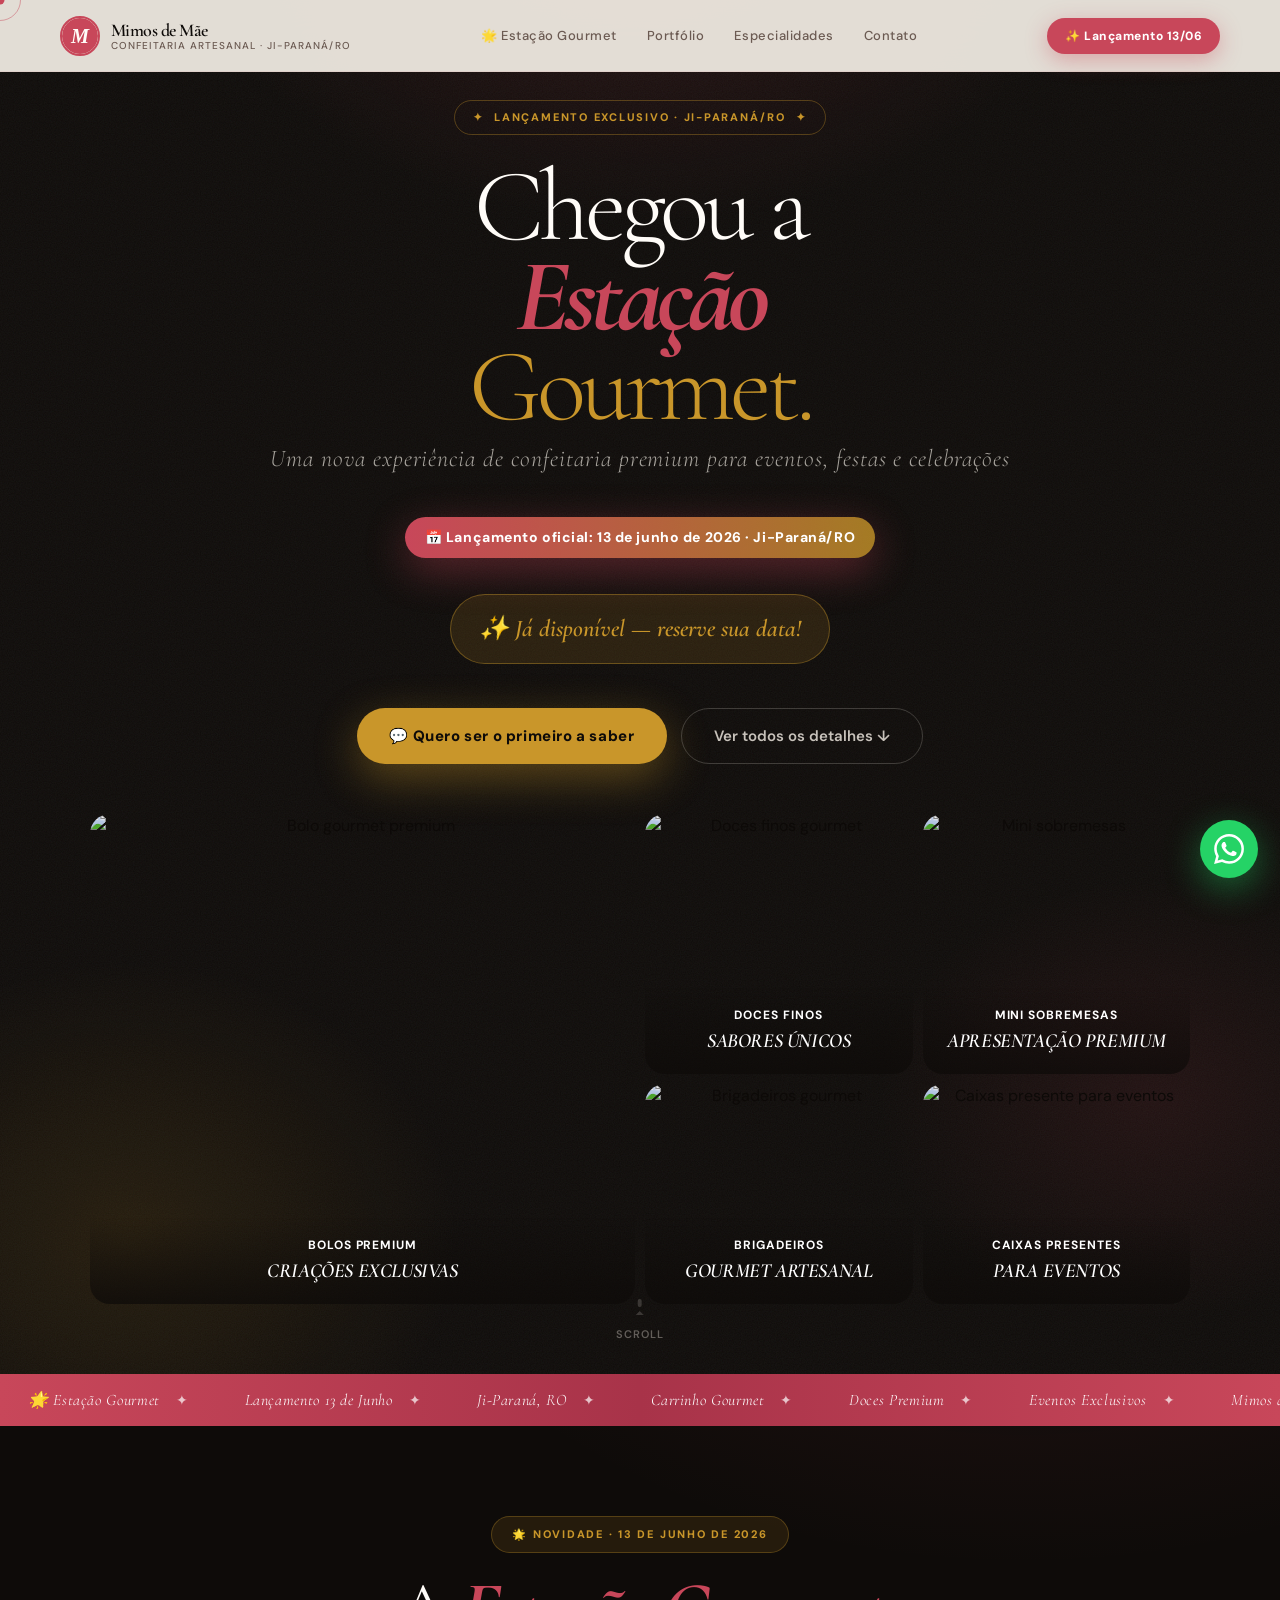
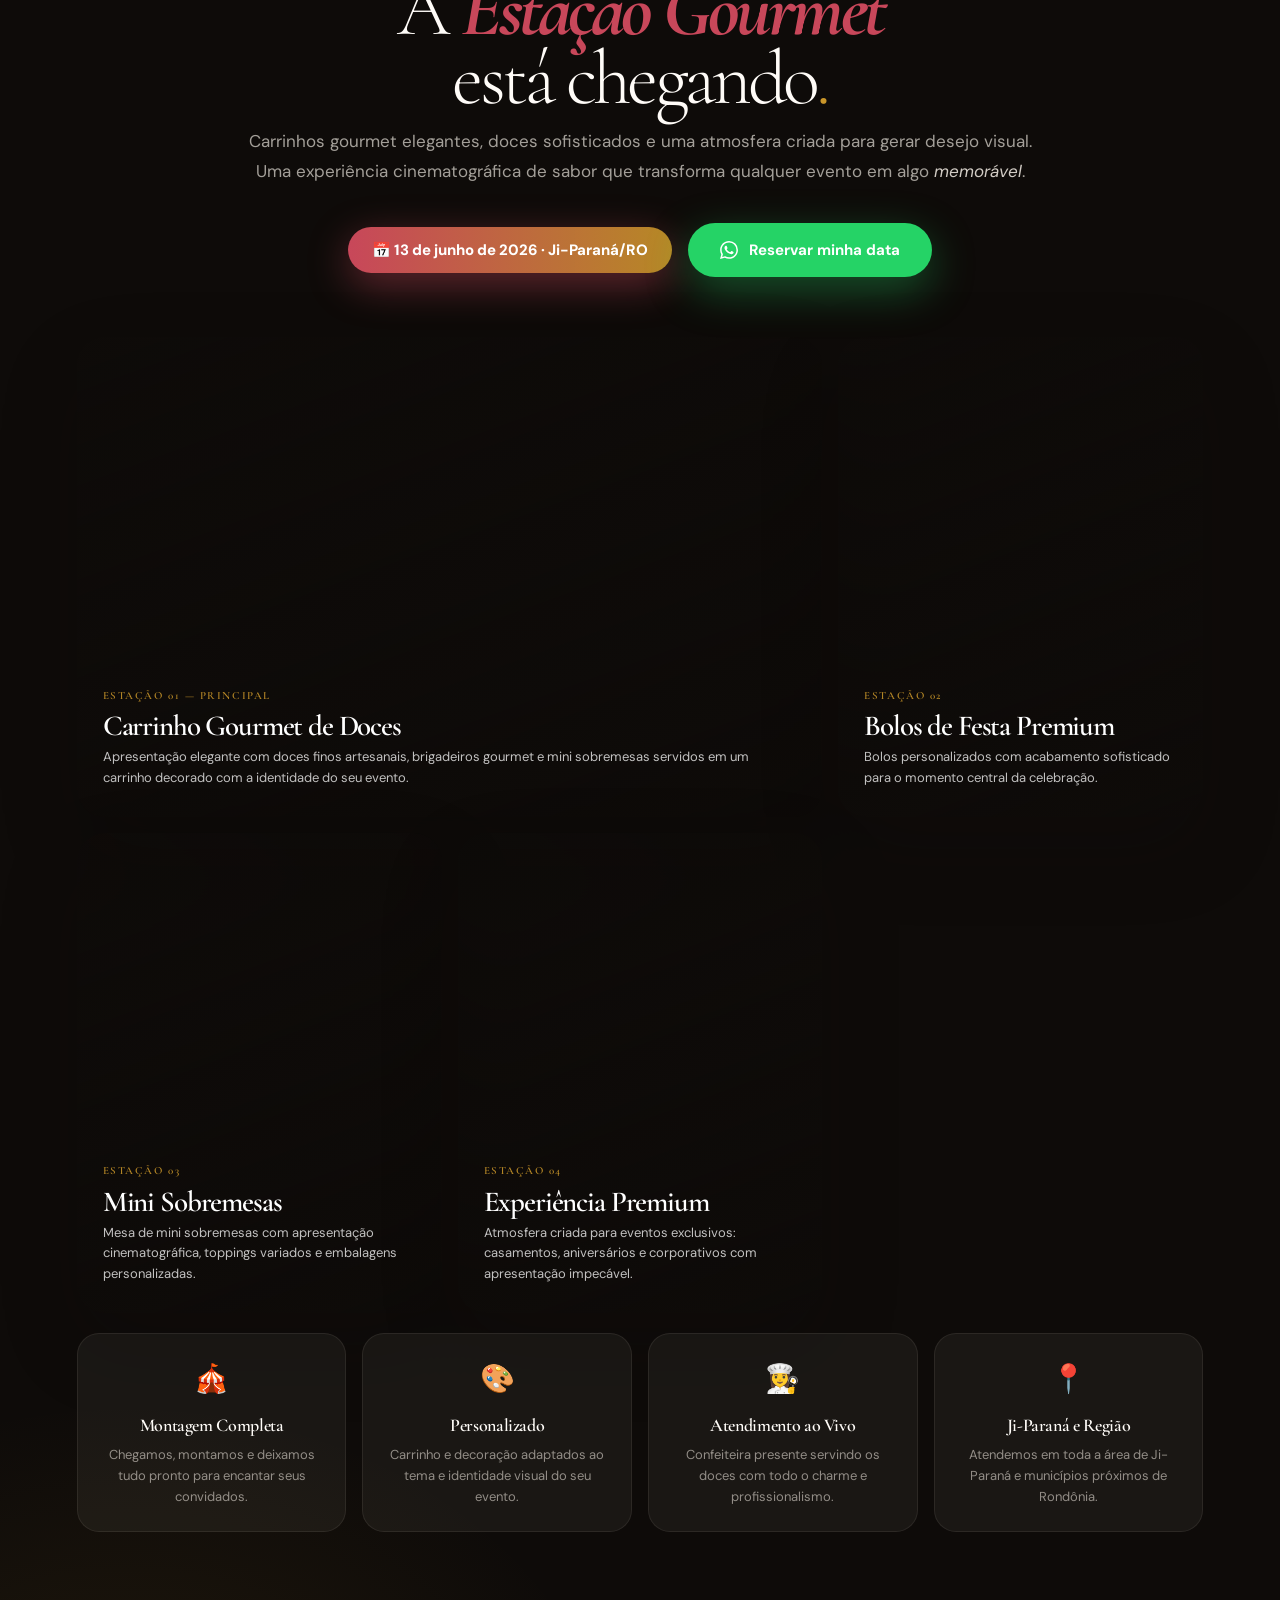
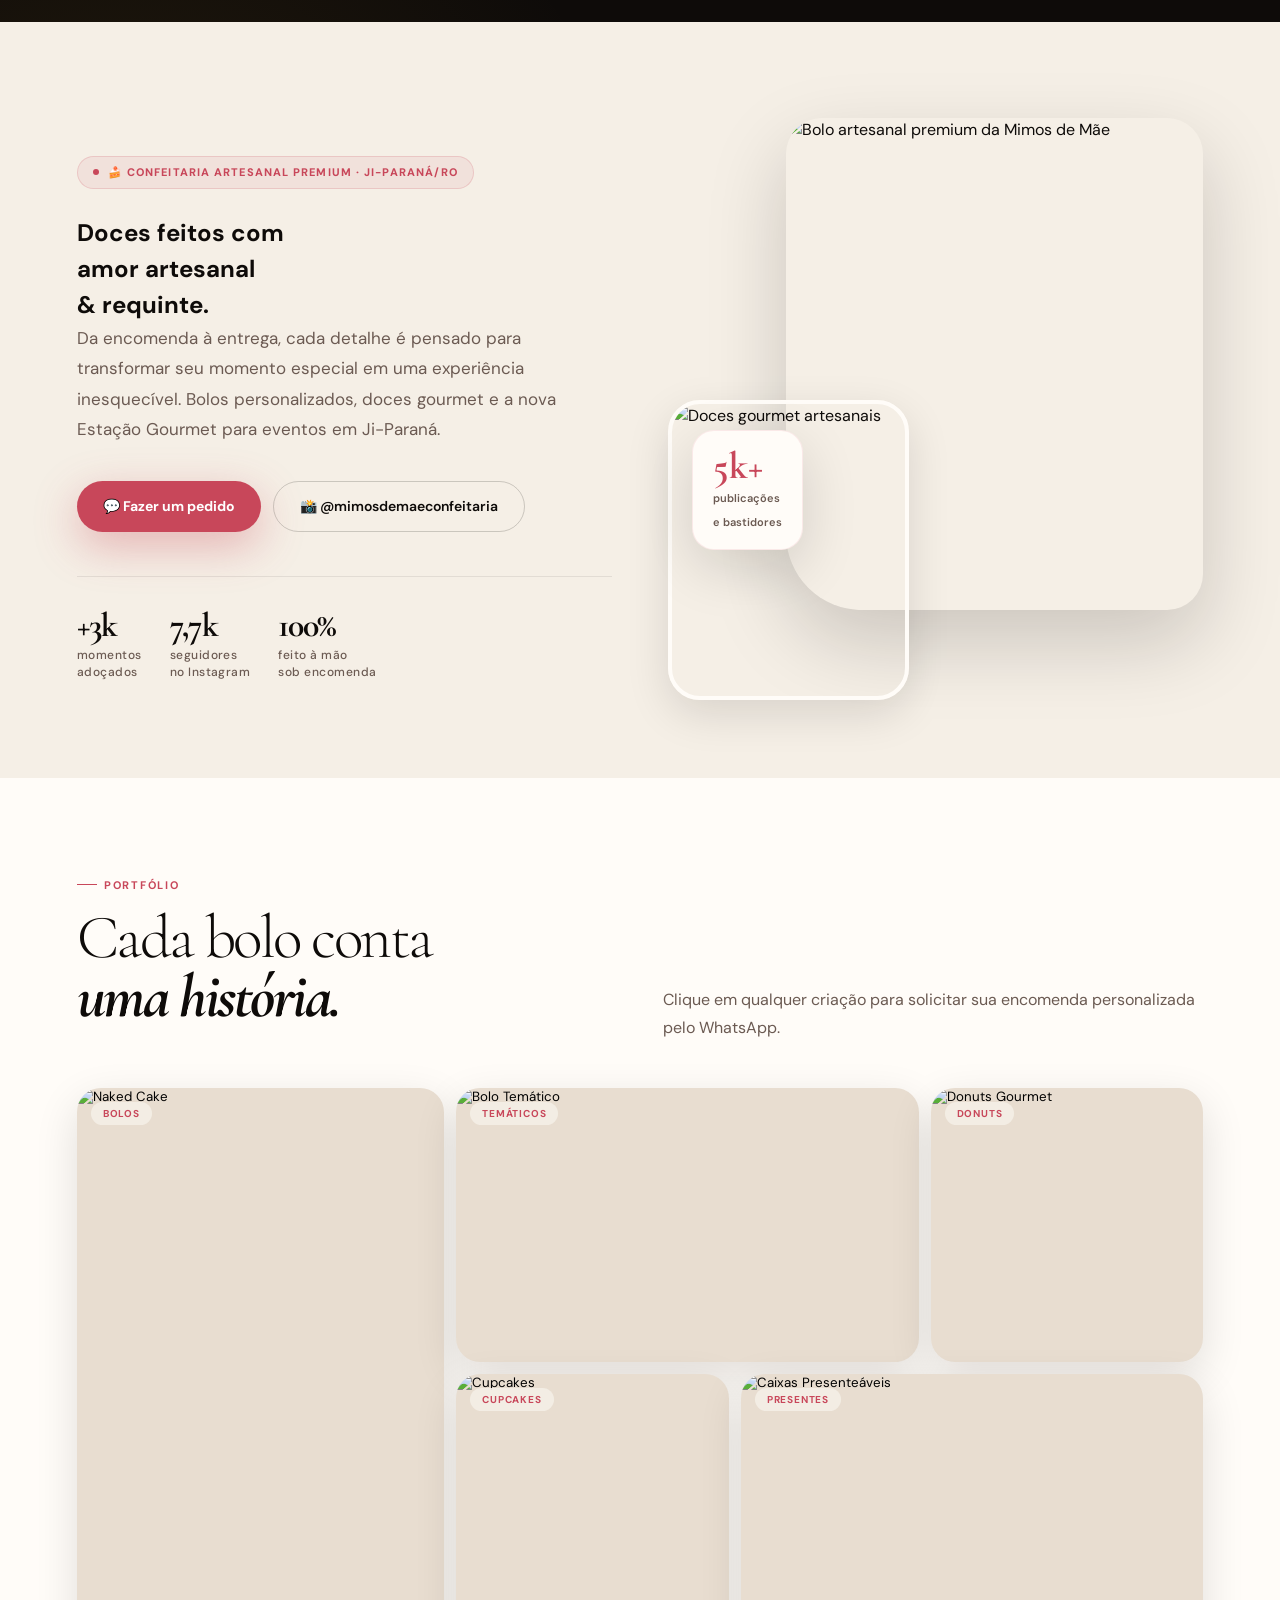
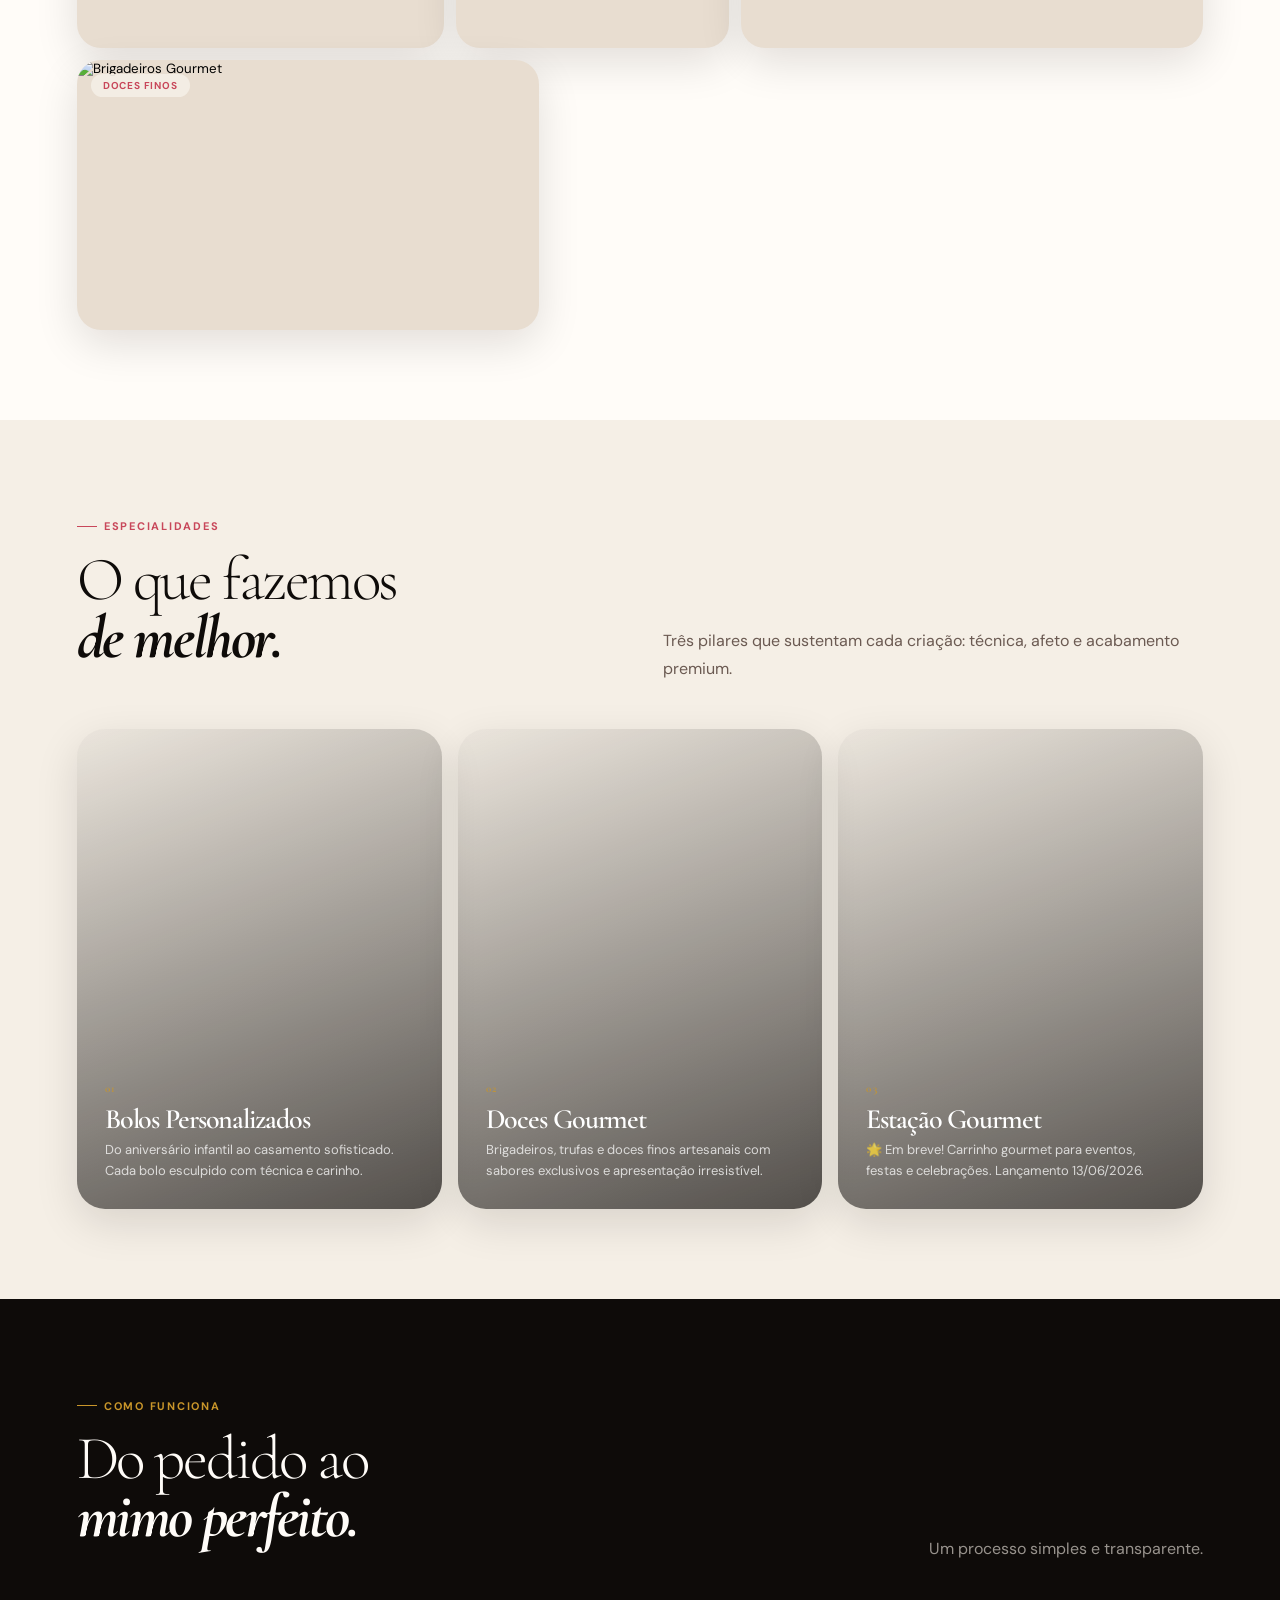
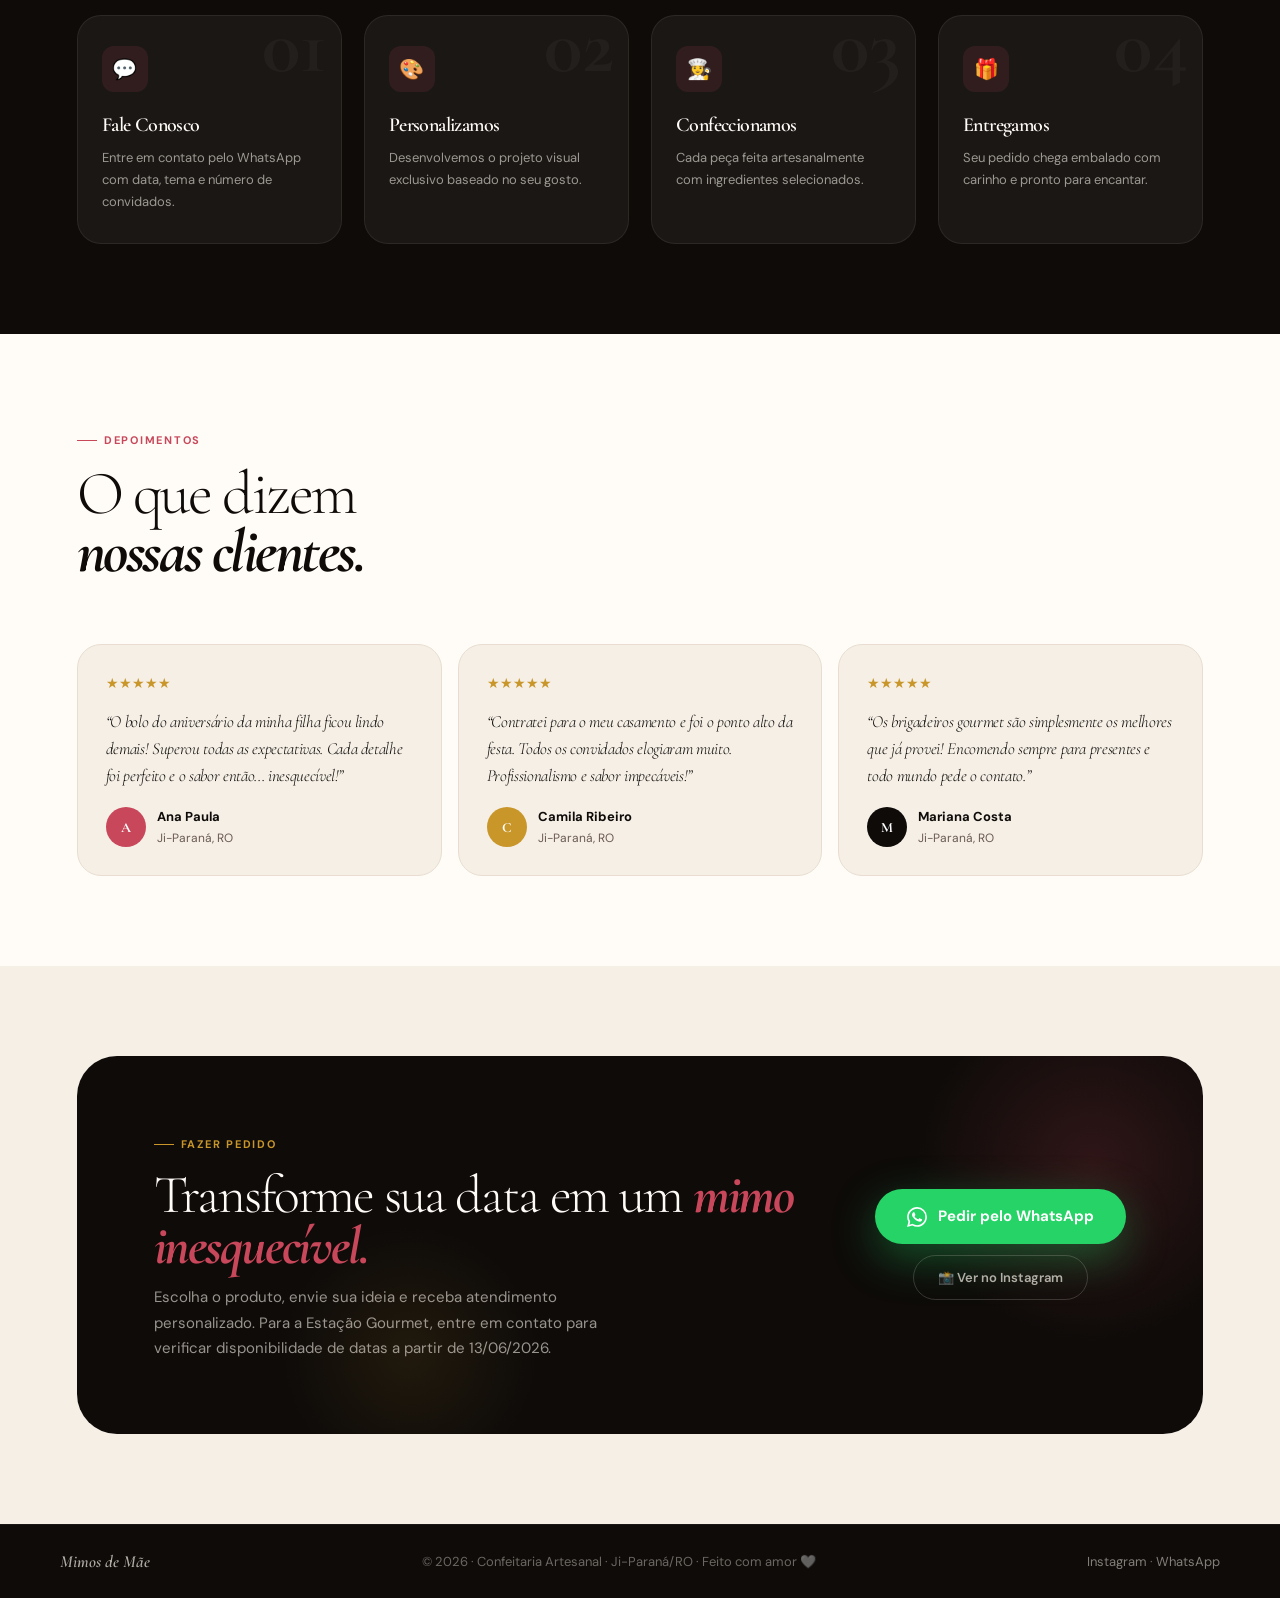
==== commit e1c729e5: "feat: integra Sveltia CMS (conteúdo editável via content.json) - content.json como fonte única de co" ====
--- a/index.html
+++ b/index.html
@@ -97,7 +97,7 @@
     <h1 class="lh-title">Chegou a<br><strong>Estação</strong><br><span class="gtxt">Gourmet.</span></h1>
     <p class="lh-sub">Uma nova experiência de confeitaria premium para eventos, festas e celebrações</p>
 
-    <p class="launch-date-pill">📅 Lançamento oficial: 13 de junho de 2026 · Ji-Paraná/RO</p>
+    <p class="launch-date-pill" id="launch-pill">📅 Lançamento oficial: 13 de junho de 2026 · Ji-Paraná/RO</p>
 
     <div class="countdown" id="countdown" role="timer" aria-label="Contagem regressiva para o lançamento">
       <div class="cd-box"><span class="cd-num" id="cd-d">00</span><span class="cd-lbl">Dias</span></div>
@@ -168,11 +168,11 @@
 <section class="si2" id="estacao" aria-labelledby="estacao-title">
 <div class="sec">
   <div class="eg-top rv">
-    <p class="eg-badge">🌟 Novidade · 13 de junho de 2026</p>
+    <p class="eg-badge" id="eg-badge">🌟 Novidade · 13 de junho de 2026</p>
     <h2 class="eg-title" id="estacao-title">A <strong>Estação Gourmet</strong><br>está chegando<span class="gld">.</span></h2>
     <p class="eg-desc">Carrinhos gourmet elegantes, doces sofisticados e uma atmosfera criada para gerar desejo visual. Uma experiência cinematográfica de sabor que transforma qualquer evento em algo <em style="color:rgba(245,239,230,.85)">memorável</em>.</p>
     <div class="eg-cta">
-      <p class="eg-pill">📅 13 de junho · Ji-Paraná/RO</p>
+      <p class="eg-pill" id="eg-pill">📅 13 de junho · Ji-Paraná/RO</p>
       <a class="bw" href="https://wa.me/5569992284490?text=Ol%C3%A1%2C%20quero%20reservar%20a%20Esta%C3%A7%C3%A3o%20Gourmet%20para%20meu%20evento!" target="_blank" rel="noopener">
         <svg width="18" height="18" viewBox="0 0 24 24" fill="currentColor" aria-hidden="true"><path d="M17.472 14.382c-.297-.149-1.758-.867-2.03-.967-.273-.099-.471-.148-.67.15-.197.297-.767.966-.94 1.164-.173.199-.347.223-.644.075-.297-.15-1.255-.463-2.39-1.475-.883-.788-1.48-1.761-1.653-2.059-.173-.297-.018-.458.13-.606.134-.133.298-.347.446-.52.149-.174.198-.298.298-.497.099-.198.05-.371-.025-.52-.075-.149-.669-1.612-.916-2.207-.242-.579-.487-.5-.669-.51-.173-.008-.371-.01-.57-.01-.198 0-.52.074-.792.372-.272.297-1.04 1.016-1.04 2.479 0 1.462 1.065 2.875 1.213 3.074.149.198 2.096 3.2 5.077 4.487.709.306 1.262.489 1.694.625.712.227 1.36.195 1.871.118.571-.085 1.758-.719 2.006-1.413.248-.694.248-1.289.173-1.413-.074-.124-.272-.198-.57-.347m-5.421 7.403h-.004a9.87 9.87 0 01-5.031-1.378l-.361-.214-3.741.982.998-3.648-.235-.374a9.86 9.86 0 01-1.51-5.26c.001-5.45 4.436-9.884 9.888-9.884 2.64 0 5.122 1.03 6.988 2.898a9.825 9.825 0 012.893 6.994c-.003 5.45-4.437 9.884-9.885 9.884m8.413-18.297A11.815 11.815 0 0012.05 0C5.495 0 .16 5.335.157 11.892c0 2.096.547 4.142 1.588 5.945L.057 24l6.305-1.654a11.882 11.882 0 005.683 1.448h.005c6.554 0 11.89-5.335 11.893-11.893a11.821 11.821 0 00-3.48-8.413z"/></svg>
         Reservar minha data
@@ -180,7 +180,7 @@
     </div>
   </div>
 
-  <div class="eg-grid">
+  <div class="eg-grid" id="estacao-cards">
     <article class="eg-card wide rv">
       <div class="bg" style="background-image:url('https://images.unsplash.com/photo-1464349095431-e9a21285b5f3?auto=format&fit=crop&w=1200&q=90')" role="img" aria-label="Carrinho gourmet de doces"></div>
       <div class="lay"></div>
@@ -203,7 +203,7 @@
     </article>
   </div>
 
-  <div class="eg-features">
+  <div class="eg-features" id="estacao-features">
     <div class="ef rv"><div class="icon" aria-hidden="true">🎪</div><h3>Montagem Completa</h3><p>Chegamos, montamos e deixamos tudo pronto para encantar seus convidados.</p></div>
     <div class="ef rv d1"><div class="icon" aria-hidden="true">🎨</div><h3>Personalizado</h3><p>Carrinho e decoração adaptados ao tema e identidade visual do seu evento.</p></div>
     <div class="ef rv d2"><div class="icon" aria-hidden="true">👩‍🍳</div><h3>Atendimento ao Vivo</h3><p>Confeiteira presente servindo os doces com todo o charme e profissionalismo.</p></div>
@@ -219,12 +219,12 @@
   <div>
     <p class="eyebrow"><span class="pulse" aria-hidden="true"></span> 🍰 Confeitaria artesanal premium · Ji-Paraná/RO</p>
     <h2 class="hh" id="sobre-title">Doces feitos com<br><strong>amor artesanal</strong><br><span class="gld">&amp; requinte.</span></h2>
-    <p class="hdesc">Da encomenda à entrega, cada detalhe é pensado para transformar seu momento especial em uma experiência inesquecível. Bolos personalizados, doces gourmet e a nova Estação Gourmet para eventos em Ji-Paraná.</p>
+    <p class="hdesc" id="hero-desc">Da encomenda à entrega, cada detalhe é pensado para transformar seu momento especial em uma experiência inesquecível. Bolos personalizados, doces gourmet e a nova Estação Gourmet para eventos em Ji-Paraná.</p>
     <div class="hacts">
       <a class="bp" href="https://wa.me/5569992284490?text=Ol%C3%A1%2C%20vim%20pelo%20site%20e%20quero%20fazer%20um%20pedido!" target="_blank" rel="noopener">💬 Fazer um pedido</a>
       <a class="bs" href="https://www.instagram.com/mimosdemaeconfeitaria/" target="_blank" rel="noopener">📸 @mimosdemaeconfeitaria</a>
     </div>
-    <div class="hstats">
+    <div class="hstats" id="hero-stats">
       <div><div class="snum">+3k</div><div class="slbl">momentos<br>adoçados</div></div>
       <div><div class="snum">7,7k</div><div class="slbl">seguidores<br>no Instagram</div></div>
       <div><div class="snum">100%</div><div class="slbl">feito à mão<br>sob encomenda</div></div>
@@ -245,7 +245,7 @@
     <div><p class="slbl2">Portfólio</p><h2 class="stit" id="portfolio-title">Cada bolo conta<br><strong>uma história.</strong></h2></div>
     <p class="ssub">Clique em qualquer criação para solicitar sua encomenda personalizada pelo WhatsApp.</p>
   </div>
-  <div class="pgrid">
+  <div class="pgrid" id="portfolio-grid">
     <button class="pc t4 rv" type="button" onclick="waLink('Olá! Quero um orçamento de Naked Cake.')"><img src="https://images.unsplash.com/photo-1464349095431-e9a21285b5f3?auto=format&fit=crop&w=700&q=90" alt="Naked cake com frutas frescas" loading="lazy" decoding="async"/><span class="ptag">Bolos</span><span class="ov"></span><span class="pi"><h3>Naked Cake</h3><p>Camadas delicadas com frutas frescas</p></span></button>
     <button class="pc w5 rv d1" type="button" onclick="waLink('Olá! Quero um orçamento de bolo temático.')"><img src="https://images.unsplash.com/photo-1578985545062-69928b1d9587?auto=format&fit=crop&w=900&q=90" alt="Bolo temático personalizado" loading="lazy" decoding="async"/><span class="ptag">Temáticos</span><span class="ov"></span><span class="pi"><h3>Bolo Temático</h3><p>Festas infantis personalizadas</p></span></button>
     <button class="pc n3 rv d2" type="button" onclick="waLink('Olá! Quero um orçamento de donuts gourmet.')"><img src="https://images.unsplash.com/photo-1551024506-0bccd828d307?auto=format&fit=crop&w=600&q=90" alt="Donuts gourmet com coberturas" loading="lazy" decoding="async"/><span class="ptag">Donuts</span><span class="ov"></span><span class="pi"><h3>Donuts Gourmet</h3><p>Coberturas artesanais especiais</p></span></button>
@@ -263,7 +263,7 @@
     <div><p class="slbl2">Especialidades</p><h2 class="stit" id="esp-title">O que fazemos<br><strong>de melhor.</strong></h2></div>
     <p class="ssub">Três pilares que sustentam cada criação: técnica, afeto e acabamento premium.</p>
   </div>
-  <div class="sgrid">
+  <div class="sgrid" id="esp-grid">
     <article class="scard rv"><div class="bg" style="background-image:url('https://images.unsplash.com/photo-1578985545062-69928b1d9587?auto=format&fit=crop&w=800&q=90')" role="img" aria-label="Bolos personalizados"></div><div class="lay"></div><div class="sb"><p class="sn">01</p><h3 class="st">Bolos Personalizados</h3><p class="sd">Do aniversário infantil ao casamento sofisticado. Cada bolo esculpido com técnica e carinho.</p></div></article>
     <article class="scard rv d1"><div class="bg" style="background-image:url('https://images.unsplash.com/photo-1551024506-0bccd828d307?auto=format&fit=crop&w=800&q=90')" role="img" aria-label="Doces gourmet"></div><div class="lay"></div><div class="sb"><p class="sn">02</p><h3 class="st">Doces Gourmet</h3><p class="sd">Brigadeiros, trufas e doces finos artesanais com sabores exclusivos e apresentação irresistível.</p></div></article>
     <article class="scard rv d2"><div class="bg" style="background-image:url('https://images.unsplash.com/photo-1605807646983-377bc5a76493?auto=format&fit=crop&w=800&q=90')" role="img" aria-label="Estação Gourmet"></div><div class="lay"></div><div class="sb"><p class="sn">03</p><h3 class="st">Estação Gourmet</h3><p class="sd">🌟 Em breve! Carrinho gourmet para eventos, festas e celebrações. Lançamento 13/06/2026.</p></div></article>
@@ -293,7 +293,7 @@
   <div class="hrow rv">
     <div><p class="slbl2">Depoimentos</p><h2 class="stit" id="dep-title">O que dizem<br><strong>nossas clientes.</strong></h2></div>
   </div>
-  <div class="tgrid">
+  <div class="tgrid" id="dep-grid">
     <figure class="tc rv"><div class="ts" aria-label="5 de 5 estrelas">★★★★★</div><blockquote class="tt">"O bolo do aniversário da minha filha ficou lindo demais! Superou todas as expectativas. Cada detalhe foi perfeito e o sabor então... inesquecível!"</blockquote><figcaption class="ta"><div class="tav">A</div><div><div class="tnm">Ana Paula</div><div class="tlc">Ji-Paraná, RO</div></div></figcaption></figure>
     <figure class="tc rv d1"><div class="ts" aria-label="5 de 5 estrelas">★★★★★</div><blockquote class="tt">"Contratei para o meu casamento e foi o ponto alto da festa. Todos os convidados elogiaram muito. Profissionalismo e sabor impecáveis!"</blockquote><figcaption class="ta"><div class="tav" style="background:var(--gold)">C</div><div><div class="tnm">Camila Ribeiro</div><div class="tlc">Ji-Paraná, RO</div></div></figcaption></figure>
     <figure class="tc rv d2"><div class="ts" aria-label="5 de 5 estrelas">★★★★★</div><blockquote class="tt">"Os brigadeiros gourmet são simplesmente os melhores que já provei! Encomendo sempre para presentes e todo mundo pede o contato."</blockquote><figcaption class="ta"><div class="tav" style="background:var(--ink)">M</div><div><div class="tnm">Mariana Costa</div><div class="tlc">Ji-Paraná, RO</div></div></figcaption></figure>
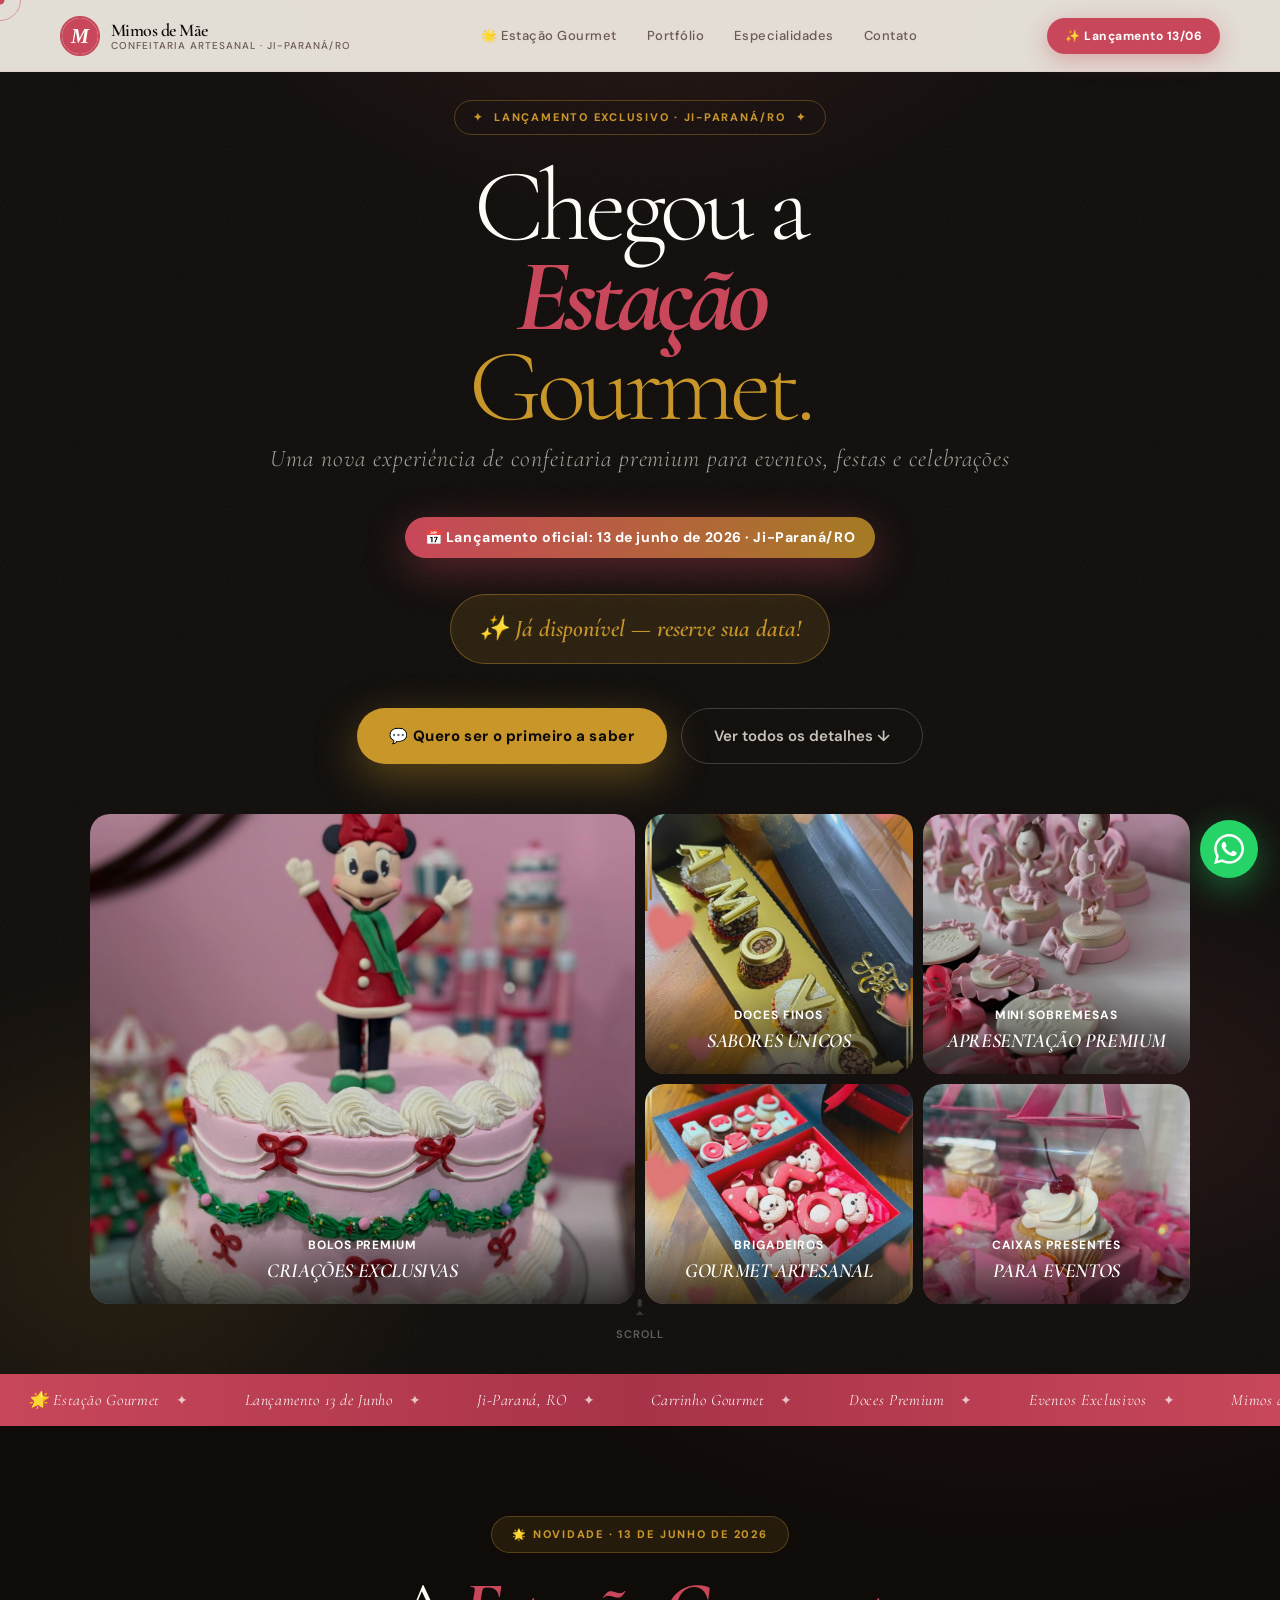
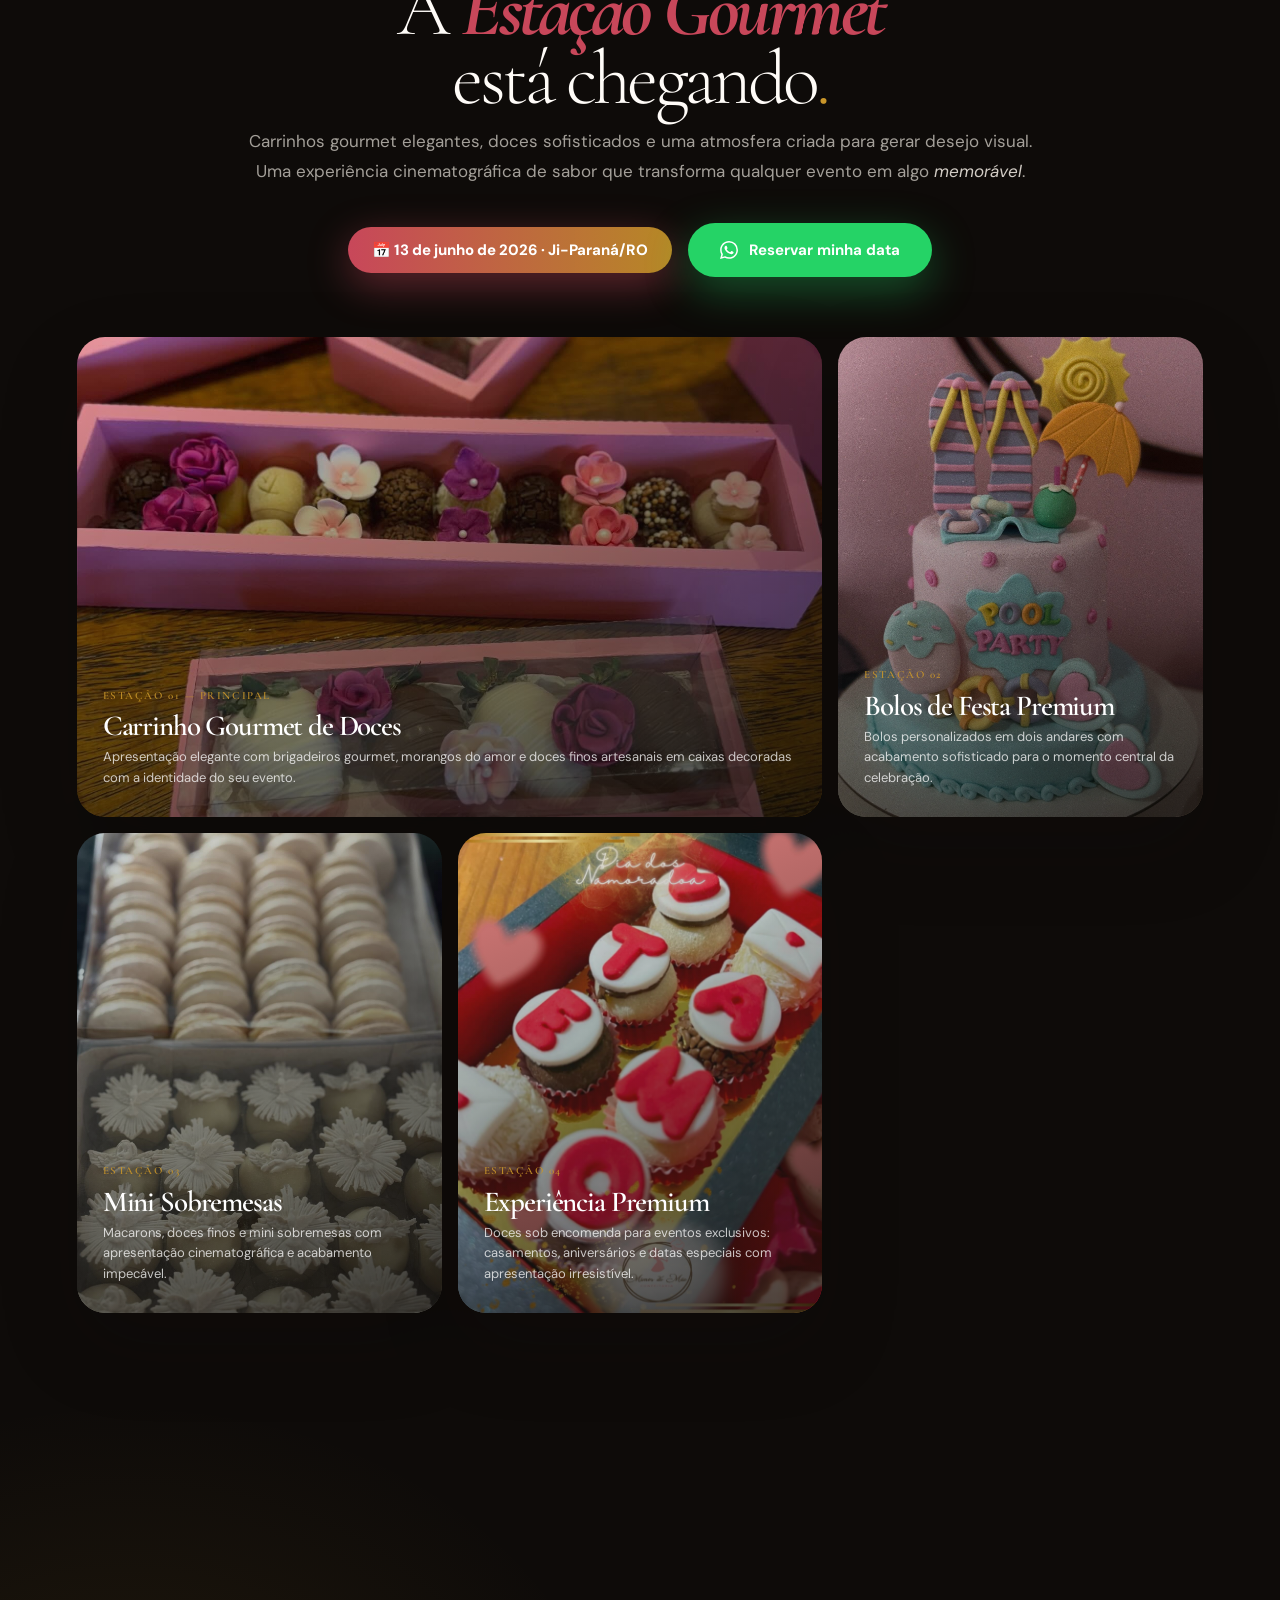
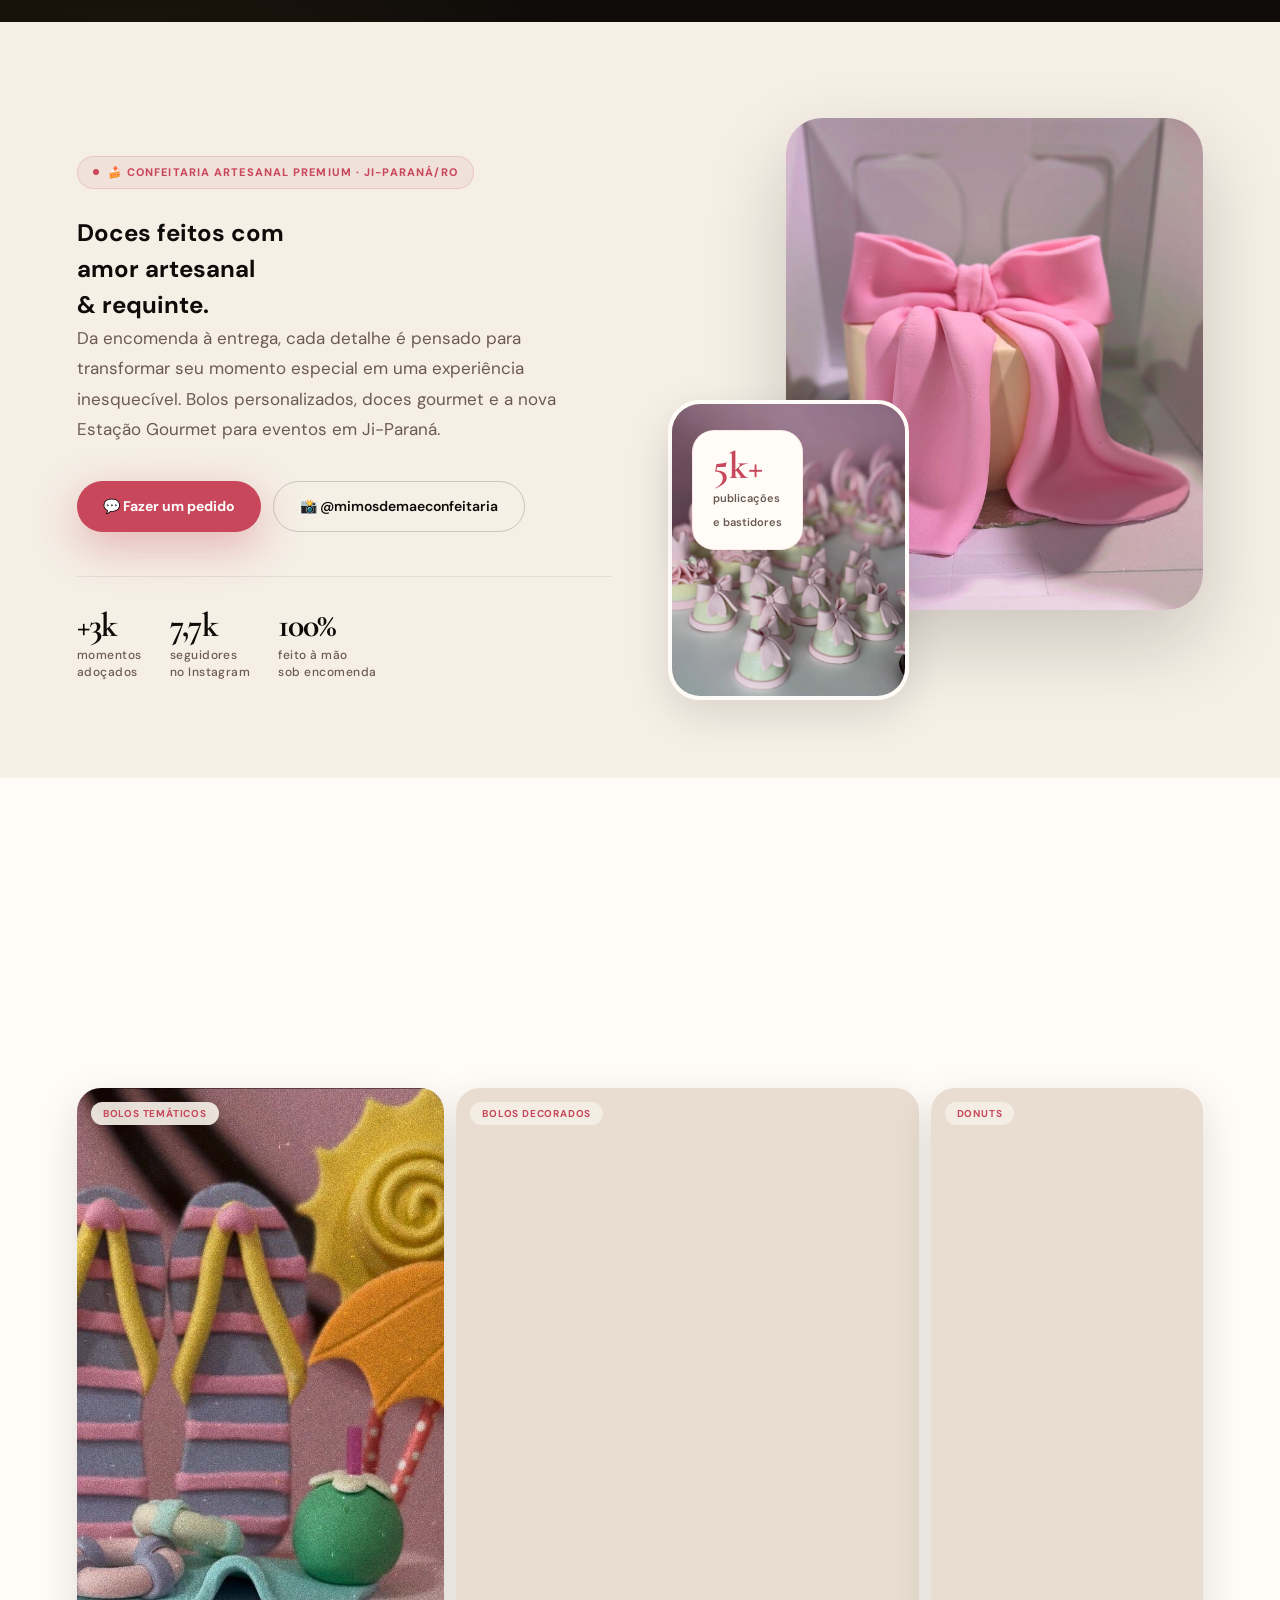
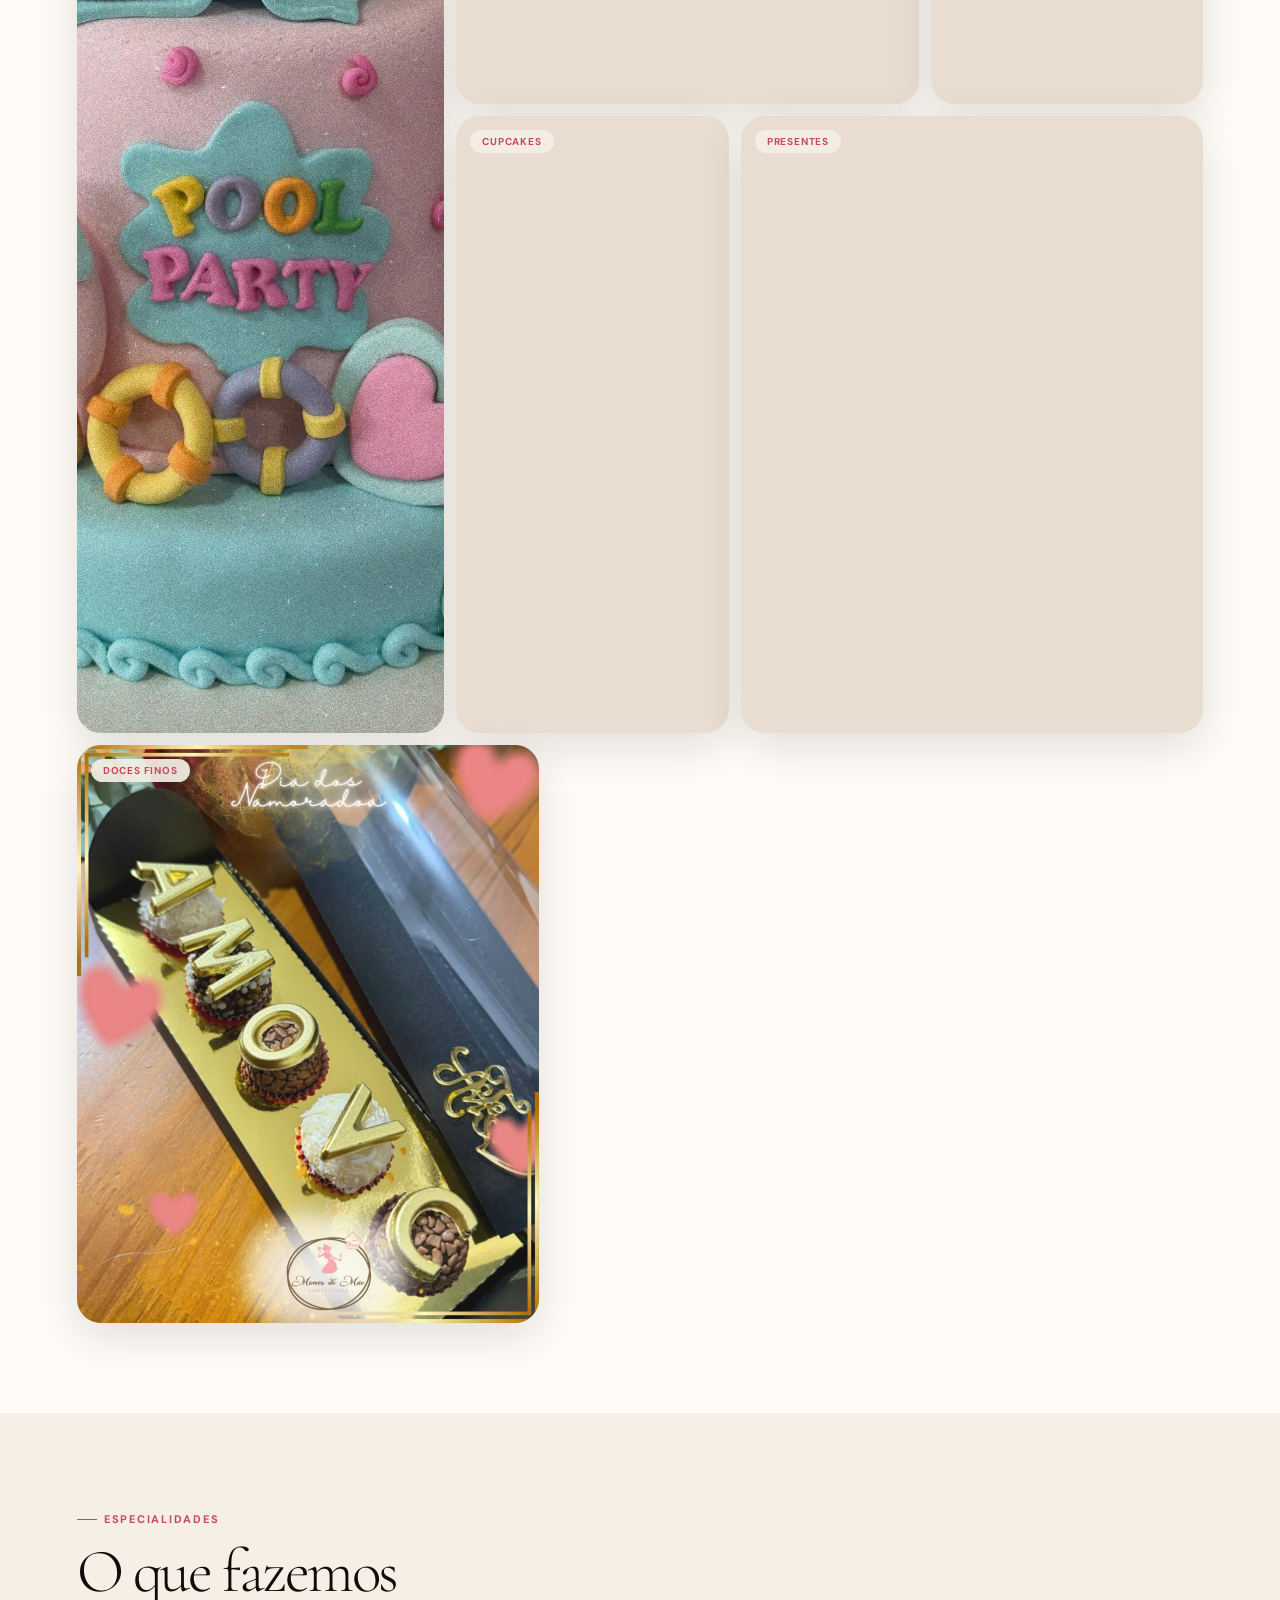
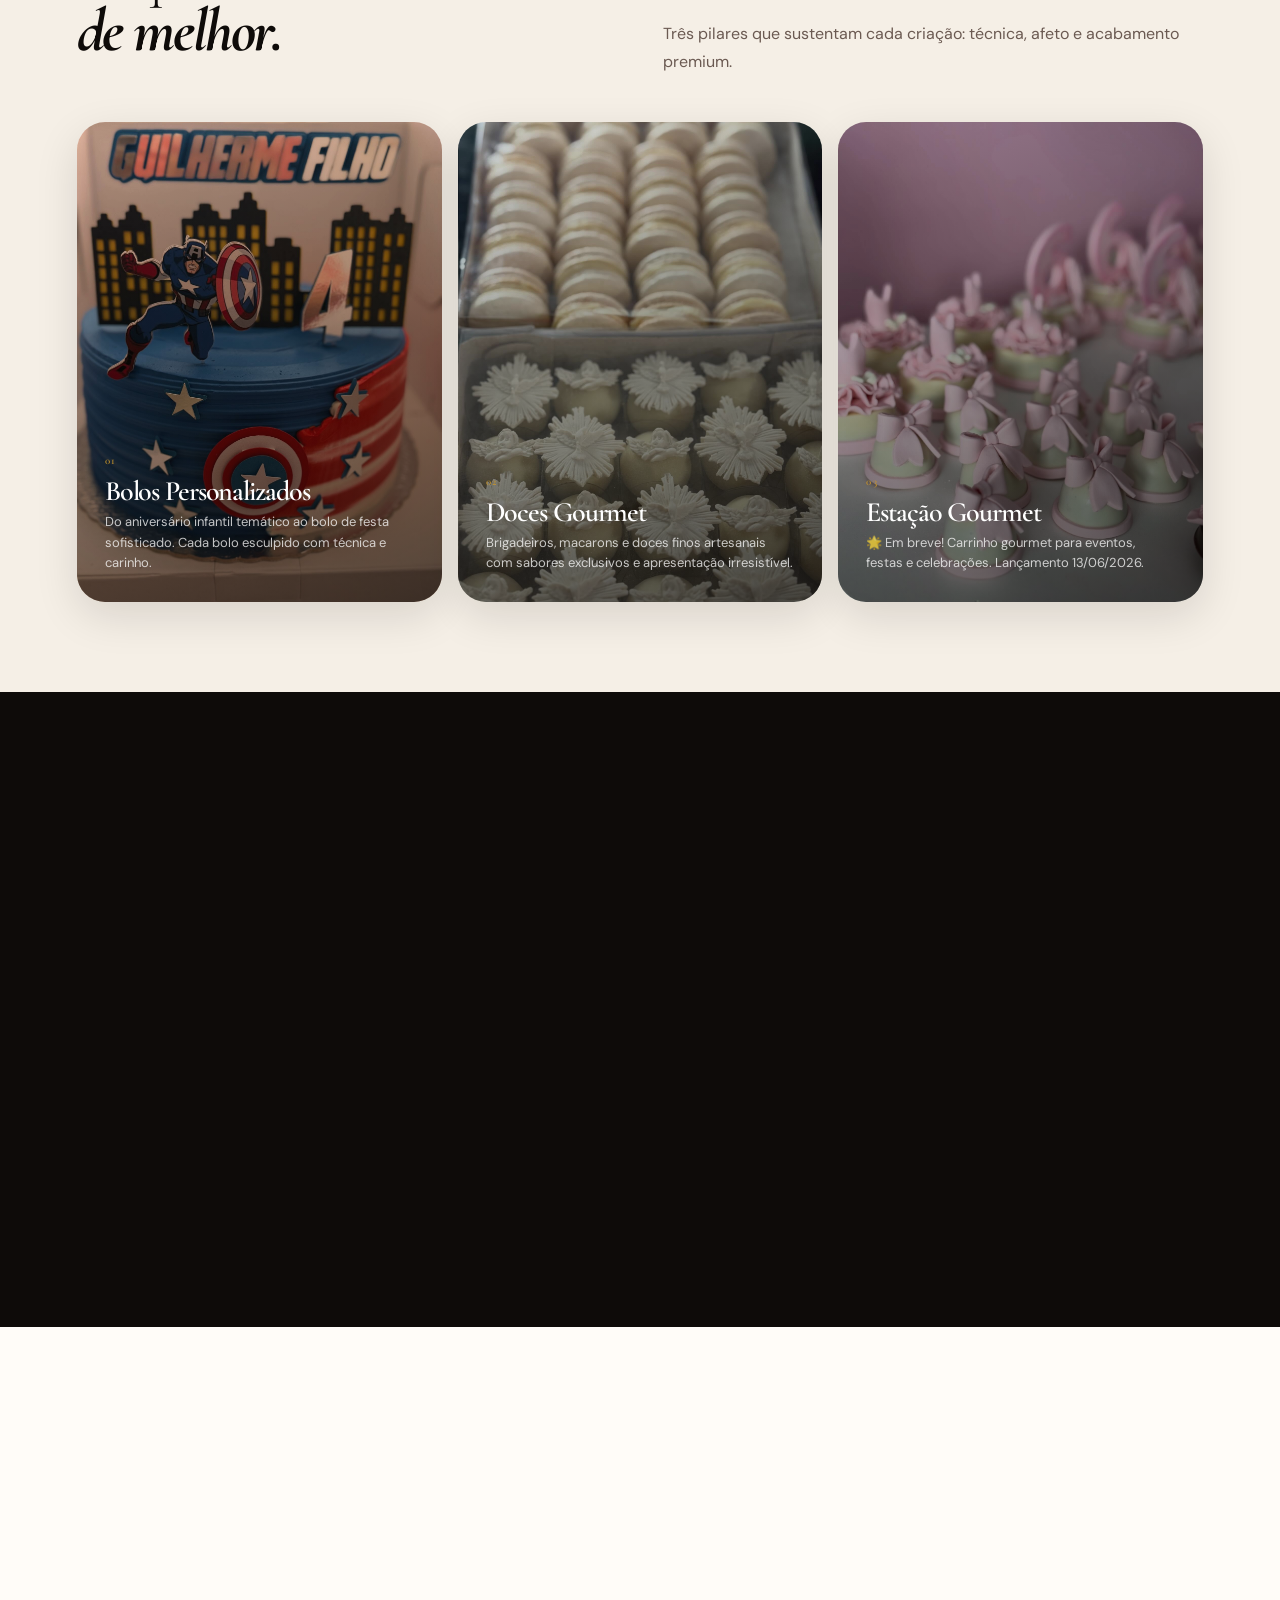
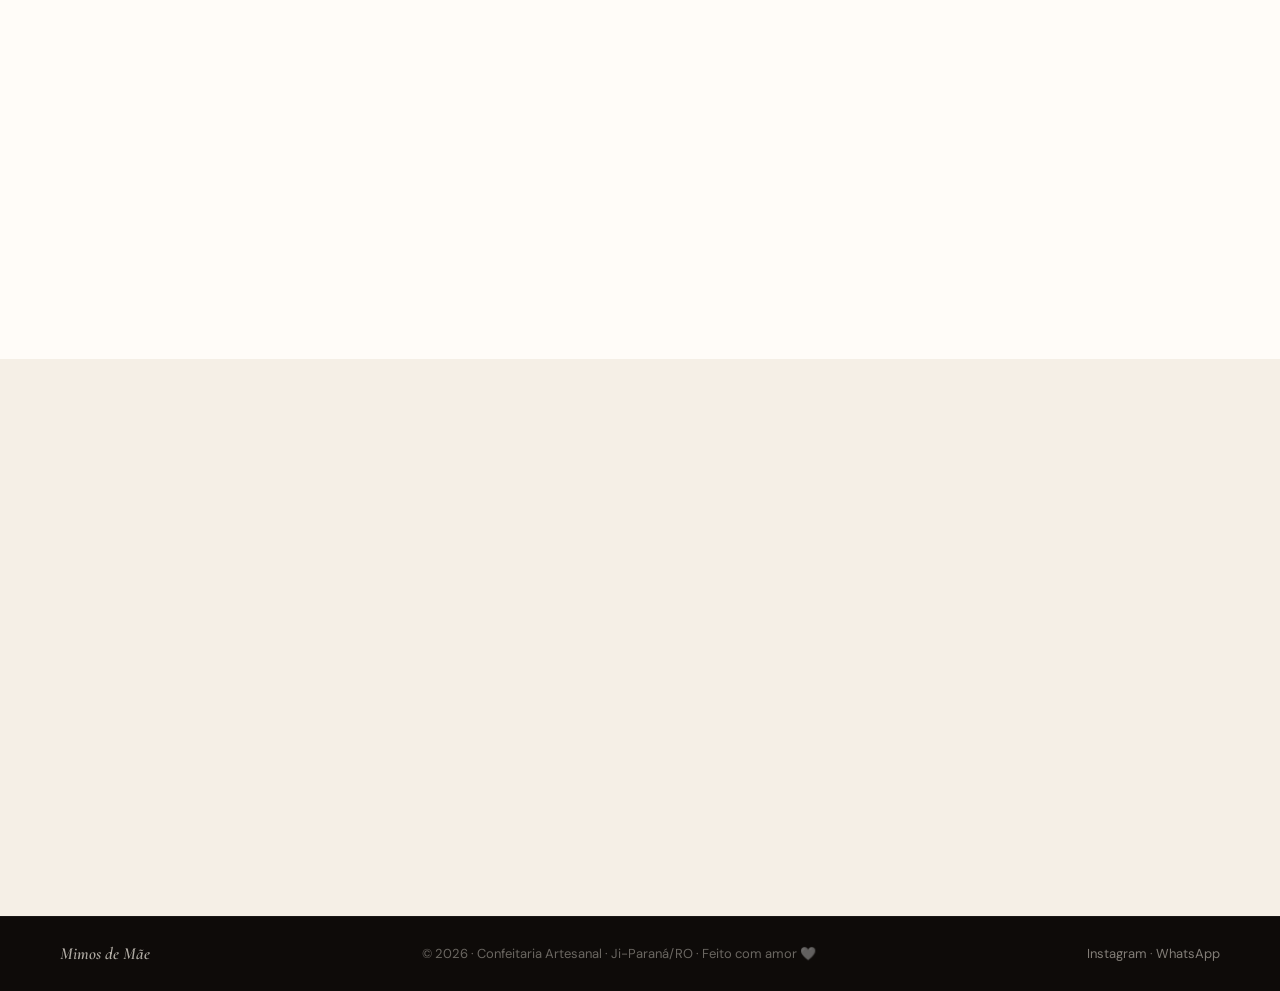
==== commit f219b490: "feat: substitui placeholders pelas 13 fotos reais do ateliê - Fotos reais em assets/uploads/ mapeada" ====
--- a/index.html
+++ b/index.html
@@ -16,17 +16,16 @@
 <meta property="og:title" content="Mimos de Mãe — Estação Gourmet · Lançamento 13/06"/>
 <meta property="og:description" content="Confeitaria artesanal premium em Ji-Paraná, RO. Estação Gourmet para eventos, bolos personalizados e doces finos."/>
 <meta property="og:url" content="https://mimosdemae.limadesigner.com.br/"/>
-<meta property="og:image" content="https://images.unsplash.com/photo-1578985545062-69928b1d9587?auto=format&fit=crop&w=1200&q=90"/>
+<meta property="og:image" content="https://mimosdemae.limadesigner.com.br/assets/uploads/Foto11.jpg"/>
 <meta name="twitter:card" content="summary_large_image"/>
 <meta name="twitter:title" content="Mimos de Mãe — Estação Gourmet · Lançamento 13/06"/>
 <meta name="twitter:description" content="Confeitaria artesanal premium em Ji-Paraná, RO. Estação Gourmet para eventos."/>
-<meta name="twitter:image" content="https://images.unsplash.com/photo-1578985545062-69928b1d9587?auto=format&fit=crop&w=1200&q=90"/>
+<meta name="twitter:image" content="https://mimosdemae.limadesigner.com.br/assets/uploads/Foto11.jpg"/>
 
 <link rel="icon" href="assets/favicon.svg" type="image/svg+xml"/>
 
 <link rel="preconnect" href="https://fonts.googleapis.com"/>
 <link rel="preconnect" href="https://fonts.gstatic.com" crossorigin/>
-<link rel="preconnect" href="https://images.unsplash.com"/>
 <link href="https://fonts.googleapis.com/css2?family=Cormorant+Garamond:ital,wght@0,300;0,400;0,600;0,700;1,300;1,400;1,600&family=DM+Sans:opsz,wght@9..40,300;9..40,400;9..40,500;9..40,700&display=swap" rel="stylesheet"/>
 
 <link rel="stylesheet" href="assets/css/styles.css"/>
@@ -38,7 +37,7 @@
   "@type": "Bakery",
   "name": "Mimos de Mãe Confeitaria",
   "description": "Confeitaria artesanal premium em Ji-Paraná, RO. Bolos personalizados, doces gourmet e a Estação Gourmet para eventos.",
-  "image": "https://images.unsplash.com/photo-1578985545062-69928b1d9587?auto=format&fit=crop&w=1200&q=90",
+  "image": "https://mimosdemae.limadesigner.com.br/assets/uploads/Foto11.jpg",
   "url": "https://mimosdemae.limadesigner.com.br/",
   "telephone": "+5569992284490",
   "priceRange": "$$",
@@ -117,23 +116,23 @@
 
   <div class="gourmet-mosaic" aria-label="Prévia das criações gourmet">
     <figure class="gm span2 row2">
-      <img src="https://images.unsplash.com/photo-1578985545062-69928b1d9587?auto=format&fit=crop&w=900&q=90" alt="Bolo gourmet premium" loading="lazy" decoding="async"/>
+      <img src="assets/uploads/Foto13.jpg" alt="Bolo personalizado Minnie premium" loading="lazy" decoding="async"/>
       <figcaption class="glabel">Bolos Premium <span>Criações exclusivas</span></figcaption>
     </figure>
     <figure class="gm">
-      <img src="https://images.unsplash.com/photo-1551024506-0bccd828d307?auto=format&fit=crop&w=600&q=90" alt="Doces finos gourmet" loading="lazy" decoding="async"/>
+      <img src="assets/uploads/Foto02.jpg" alt="Brigadeiros gourmet doces finos" loading="lazy" decoding="async"/>
       <figcaption class="glabel">Doces Finos <span>Sabores únicos</span></figcaption>
     </figure>
     <figure class="gm">
-      <img src="https://images.unsplash.com/photo-1563729784474-d77dbb933a9e?auto=format&fit=crop&w=600&q=90" alt="Mini sobremesas" loading="lazy" decoding="async"/>
+      <img src="assets/uploads/Foto06.jpg" alt="Mini sobremesas tema bailarina" loading="lazy" decoding="async"/>
       <figcaption class="glabel">Mini Sobremesas <span>Apresentação premium</span></figcaption>
     </figure>
     <figure class="gm">
-      <img src="https://images.unsplash.com/photo-1488477181946-6428a0291777?auto=format&fit=crop&w=600&q=90" alt="Brigadeiros gourmet" loading="lazy" decoding="async"/>
+      <img src="assets/uploads/Foto03.jpg" alt="Caixa de doces gourmet personalizada" loading="lazy" decoding="async"/>
       <figcaption class="glabel">Brigadeiros <span>Gourmet artesanal</span></figcaption>
     </figure>
     <figure class="gm">
-      <img src="https://images.unsplash.com/photo-1605807646983-377bc5a76493?auto=format&fit=crop&w=600&q=90" alt="Caixas presente para eventos" loading="lazy" decoding="async"/>
+      <img src="assets/uploads/Foto08.jpg" alt="Cupcake na caixa presente" loading="lazy" decoding="async"/>
       <figcaption class="glabel">Caixas Presentes <span>Para eventos</span></figcaption>
     </figure>
   </div>
@@ -182,22 +181,22 @@
 
   <div class="eg-grid" id="estacao-cards">
     <article class="eg-card wide rv">
-      <div class="bg" style="background-image:url('https://images.unsplash.com/photo-1464349095431-e9a21285b5f3?auto=format&fit=crop&w=1200&q=90')" role="img" aria-label="Carrinho gourmet de doces"></div>
+      <div class="bg" style="background-image:url('assets/uploads/Foto09.jpg')" role="img" aria-label="Carrinho gourmet de doces"></div>
       <div class="lay"></div>
       <div class="cb"><p class="cn">ESTAÇÃO 01 — PRINCIPAL</p><h3 class="ct">Carrinho Gourmet de Doces</h3><p class="cd">Apresentação elegante com doces finos artesanais, brigadeiros gourmet e mini sobremesas servidos em um carrinho decorado com a identidade do seu evento.</p></div>
     </article>
     <article class="eg-card rv d1">
-      <div class="bg" style="background-image:url('https://images.unsplash.com/photo-1578985545062-69928b1d9587?auto=format&fit=crop&w=800&q=90')" role="img" aria-label="Bolo de festa premium"></div>
+      <div class="bg" style="background-image:url('assets/uploads/Foto10.jpg')" role="img" aria-label="Bolo de festa premium"></div>
       <div class="lay"></div>
       <div class="cb"><p class="cn">ESTAÇÃO 02</p><h3 class="ct">Bolos de Festa Premium</h3><p class="cd">Bolos personalizados com acabamento sofisticado para o momento central da celebração.</p></div>
     </article>
     <article class="eg-card rv d1">
-      <div class="bg" style="background-image:url('https://images.unsplash.com/photo-1551024506-0bccd828d307?auto=format&fit=crop&w=800&q=90')" role="img" aria-label="Mesa de mini sobremesas"></div>
+      <div class="bg" style="background-image:url('assets/uploads/Foto04.jpg')" role="img" aria-label="Mesa de mini sobremesas"></div>
       <div class="lay"></div>
       <div class="cb"><p class="cn">ESTAÇÃO 03</p><h3 class="ct">Mini Sobremesas</h3><p class="cd">Mesa de mini sobremesas com apresentação cinematográfica, toppings variados e embalagens personalizadas.</p></div>
     </article>
     <article class="eg-card rv d2">
-      <div class="bg" style="background-image:url('https://images.unsplash.com/photo-1563729784474-d77dbb933a9e?auto=format&fit=crop&w=800&q=90')" role="img" aria-label="Experiência premium para eventos"></div>
+      <div class="bg" style="background-image:url('assets/uploads/Foto01.jpg')" role="img" aria-label="Experiência premium para eventos"></div>
       <div class="lay"></div>
       <div class="cb"><p class="cn">ESTAÇÃO 04</p><h3 class="ct">Experiência Premium</h3><p class="cd">Atmosfera criada para eventos exclusivos: casamentos, aniversários e corporativos com apresentação impecável.</p></div>
     </article>
@@ -231,8 +230,8 @@
     </div>
   </div>
   <div class="hgal">
-    <div class="hg-main"><img src="https://images.unsplash.com/photo-1578985545062-69928b1d9587?auto=format&fit=crop&w=900&q=90" alt="Bolo artesanal premium da Mimos de Mãe" loading="lazy" decoding="async"/></div>
-    <div class="hg-side"><img src="https://images.unsplash.com/photo-1464349095431-e9a21285b5f3?auto=format&fit=crop&w=700&q=90" alt="Doces gourmet artesanais" loading="lazy" decoding="async"/></div>
+    <div class="hg-main"><img src="assets/uploads/Foto11.jpg" alt="Bolo laço rosê artesanal da Mimos de Mãe" loading="eager" decoding="async"/></div>
+    <div class="hg-side"><img src="assets/uploads/Foto05.jpg" alt="Docinhos rosê artesanais" loading="lazy" decoding="async"/></div>
     <div class="hg-badge"><span class="bn">5k+</span><span class="bt">publicações<br>e bastidores</span></div>
   </div>
 </div>
@@ -246,12 +245,12 @@
     <p class="ssub">Clique em qualquer criação para solicitar sua encomenda personalizada pelo WhatsApp.</p>
   </div>
   <div class="pgrid" id="portfolio-grid">
-    <button class="pc t4 rv" type="button" onclick="waLink('Olá! Quero um orçamento de Naked Cake.')"><img src="https://images.unsplash.com/photo-1464349095431-e9a21285b5f3?auto=format&fit=crop&w=700&q=90" alt="Naked cake com frutas frescas" loading="lazy" decoding="async"/><span class="ptag">Bolos</span><span class="ov"></span><span class="pi"><h3>Naked Cake</h3><p>Camadas delicadas com frutas frescas</p></span></button>
-    <button class="pc w5 rv d1" type="button" onclick="waLink('Olá! Quero um orçamento de bolo temático.')"><img src="https://images.unsplash.com/photo-1578985545062-69928b1d9587?auto=format&fit=crop&w=900&q=90" alt="Bolo temático personalizado" loading="lazy" decoding="async"/><span class="ptag">Temáticos</span><span class="ov"></span><span class="pi"><h3>Bolo Temático</h3><p>Festas infantis personalizadas</p></span></button>
-    <button class="pc n3 rv d2" type="button" onclick="waLink('Olá! Quero um orçamento de donuts gourmet.')"><img src="https://images.unsplash.com/photo-1551024506-0bccd828d307?auto=format&fit=crop&w=600&q=90" alt="Donuts gourmet com coberturas" loading="lazy" decoding="async"/><span class="ptag">Donuts</span><span class="ov"></span><span class="pi"><h3>Donuts Gourmet</h3><p>Coberturas artesanais especiais</p></span></button>
-    <button class="pc n3 rv d1" type="button" onclick="waLink('Olá! Quero um orçamento de cupcakes.')"><img src="https://images.unsplash.com/photo-1563729784474-d77dbb933a9e?auto=format&fit=crop&w=600&q=90" alt="Cupcakes decorados" loading="lazy" decoding="async"/><span class="ptag">Cupcakes</span><span class="ov"></span><span class="pi"><h3>Cupcakes</h3><p>Mini bolos para presentes</p></span></button>
-    <button class="pc w5 rv d2" type="button" onclick="waLink('Olá! Quero um orçamento de caixa presente.')"><img src="https://images.unsplash.com/photo-1605807646983-377bc5a76493?auto=format&fit=crop&w=900&q=90" alt="Caixas presenteáveis artesanais" loading="lazy" decoding="async"/><span class="ptag">Presentes</span><span class="ov"></span><span class="pi"><h3>Caixas Presenteáveis</h3><p>Embalagens artesanais especiais</p></span></button>
-    <button class="pc w5 rv d1" type="button" onclick="waLink('Olá! Quero um orçamento de brigadeiros gourmet.')"><img src="https://images.unsplash.com/photo-1488477181946-6428a0291777?auto=format&fit=crop&w=900&q=90" alt="Brigadeiros gourmet artesanais" loading="lazy" decoding="async"/><span class="ptag">Doces Finos</span><span class="ov"></span><span class="pi"><h3>Brigadeiros Gourmet</h3><p>Sabores únicos e artesanais</p></span></button>
+    <button class="pc t4 rv" type="button" onclick="waLink('Olá! Quero um orçamento de bolo temático personalizado.')"><img src="assets/uploads/Foto10.jpg" alt="Bolo Pool Party em dois andares" loading="lazy" decoding="async"/><span class="ptag">Bolos Temáticos</span><span class="ov"></span><span class="pi"><h3>Bolo Pool Party</h3><p>Bolo de festa em dois andares totalmente personalizado</p></span></button>
+    <button class="pc w5 rv d1" type="button" onclick="waLink('Olá! Quero um orçamento de um bolo decorado.')"><img src="assets/uploads/Foto11.jpg" alt="Bolo com laço rosê em pasta americana" loading="lazy" decoding="async"/><span class="ptag">Bolos Decorados</span><span class="ov"></span><span class="pi"><h3>Bolo Laço Rosê</h3><p>Elegância minimalista com laço em pasta americana</p></span></button>
+    <button class="pc n3 rv d2" type="button" onclick="waLink('Olá! Quero um orçamento de torre de donuts.')"><img src="assets/uploads/Foto07.jpg" alt="Torre de mini donuts decorados" loading="lazy" decoding="async"/><span class="ptag">Donuts</span><span class="ov"></span><span class="pi"><h3>Torre de Donuts</h3><p>Mini donuts decorados para festas temáticas</p></span></button>
+    <button class="pc n3 rv d1" type="button" onclick="waLink('Olá! Quero um orçamento de cupcakes.')"><img src="assets/uploads/Foto08.jpg" alt="Cupcake individual em caixa presente" loading="lazy" decoding="async"/><span class="ptag">Cupcakes</span><span class="ov"></span><span class="pi"><h3>Cupcake na Caixa</h3><p>Cupcakes individuais em embalagem presenteável</p></span></button>
+    <button class="pc w5 rv d2" type="button" onclick="waLink('Olá! Quero um orçamento de uma caixa presente.')"><img src="assets/uploads/Foto09.jpg" alt="Caixas de brigadeiros e morangos do amor" loading="lazy" decoding="async"/><span class="ptag">Presentes</span><span class="ov"></span><span class="pi"><h3>Caixas Presenteáveis</h3><p>Brigadeiros gourmet e morangos do amor decorados</p></span></button>
+    <button class="pc w5 rv d1" type="button" onclick="waLink('Olá! Quero um orçamento de brigadeiros gourmet.')"><img src="assets/uploads/Foto02.jpg" alt="Brigadeiros gourmet artesanais" loading="lazy" decoding="async"/><span class="ptag">Doces Finos</span><span class="ov"></span><span class="pi"><h3>Brigadeiros Gourmet</h3><p>Sabores únicos com acabamento sofisticado</p></span></button>
   </div>
 </div>
 </section>
@@ -264,9 +263,9 @@
     <p class="ssub">Três pilares que sustentam cada criação: técnica, afeto e acabamento premium.</p>
   </div>
   <div class="sgrid" id="esp-grid">
-    <article class="scard rv"><div class="bg" style="background-image:url('https://images.unsplash.com/photo-1578985545062-69928b1d9587?auto=format&fit=crop&w=800&q=90')" role="img" aria-label="Bolos personalizados"></div><div class="lay"></div><div class="sb"><p class="sn">01</p><h3 class="st">Bolos Personalizados</h3><p class="sd">Do aniversário infantil ao casamento sofisticado. Cada bolo esculpido com técnica e carinho.</p></div></article>
-    <article class="scard rv d1"><div class="bg" style="background-image:url('https://images.unsplash.com/photo-1551024506-0bccd828d307?auto=format&fit=crop&w=800&q=90')" role="img" aria-label="Doces gourmet"></div><div class="lay"></div><div class="sb"><p class="sn">02</p><h3 class="st">Doces Gourmet</h3><p class="sd">Brigadeiros, trufas e doces finos artesanais com sabores exclusivos e apresentação irresistível.</p></div></article>
-    <article class="scard rv d2"><div class="bg" style="background-image:url('https://images.unsplash.com/photo-1605807646983-377bc5a76493?auto=format&fit=crop&w=800&q=90')" role="img" aria-label="Estação Gourmet"></div><div class="lay"></div><div class="sb"><p class="sn">03</p><h3 class="st">Estação Gourmet</h3><p class="sd">🌟 Em breve! Carrinho gourmet para eventos, festas e celebrações. Lançamento 13/06/2026.</p></div></article>
+    <article class="scard rv"><div class="bg" style="background-image:url('assets/uploads/Foto12.jpg')" role="img" aria-label="Bolos personalizados"></div><div class="lay"></div><div class="sb"><p class="sn">01</p><h3 class="st">Bolos Personalizados</h3><p class="sd">Do aniversário infantil temático ao bolo de festa sofisticado. Cada bolo esculpido com técnica e carinho.</p></div></article>
+    <article class="scard rv d1"><div class="bg" style="background-image:url('assets/uploads/Foto04.jpg')" role="img" aria-label="Doces gourmet"></div><div class="lay"></div><div class="sb"><p class="sn">02</p><h3 class="st">Doces Gourmet</h3><p class="sd">Brigadeiros, macarons e doces finos artesanais com sabores exclusivos e apresentação irresistível.</p></div></article>
+    <article class="scard rv d2"><div class="bg" style="background-image:url('assets/uploads/Foto05.jpg')" role="img" aria-label="Estação Gourmet"></div><div class="lay"></div><div class="sb"><p class="sn">03</p><h3 class="st">Estação Gourmet</h3><p class="sd">🌟 Em breve! Carrinho gourmet para eventos, festas e celebrações. Lançamento 13/06/2026.</p></div></article>
   </div>
 </div>
 </section>
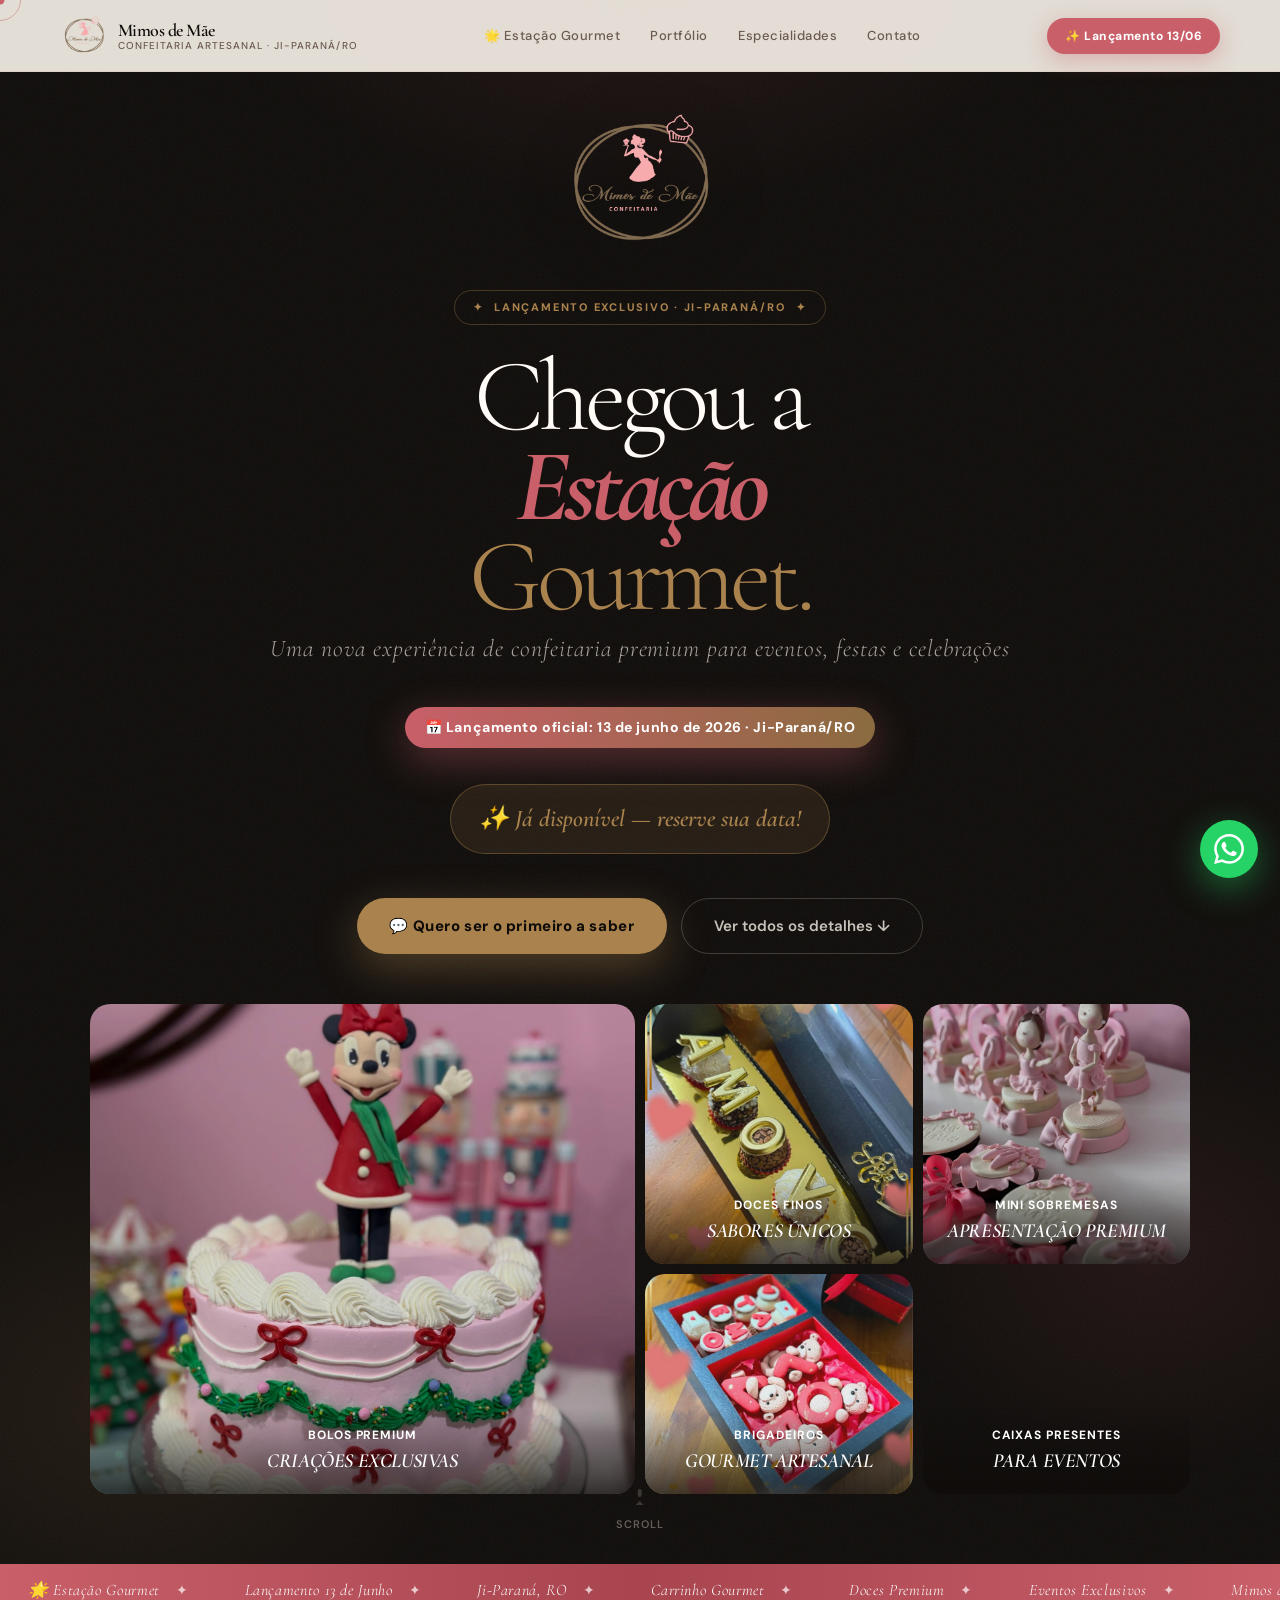
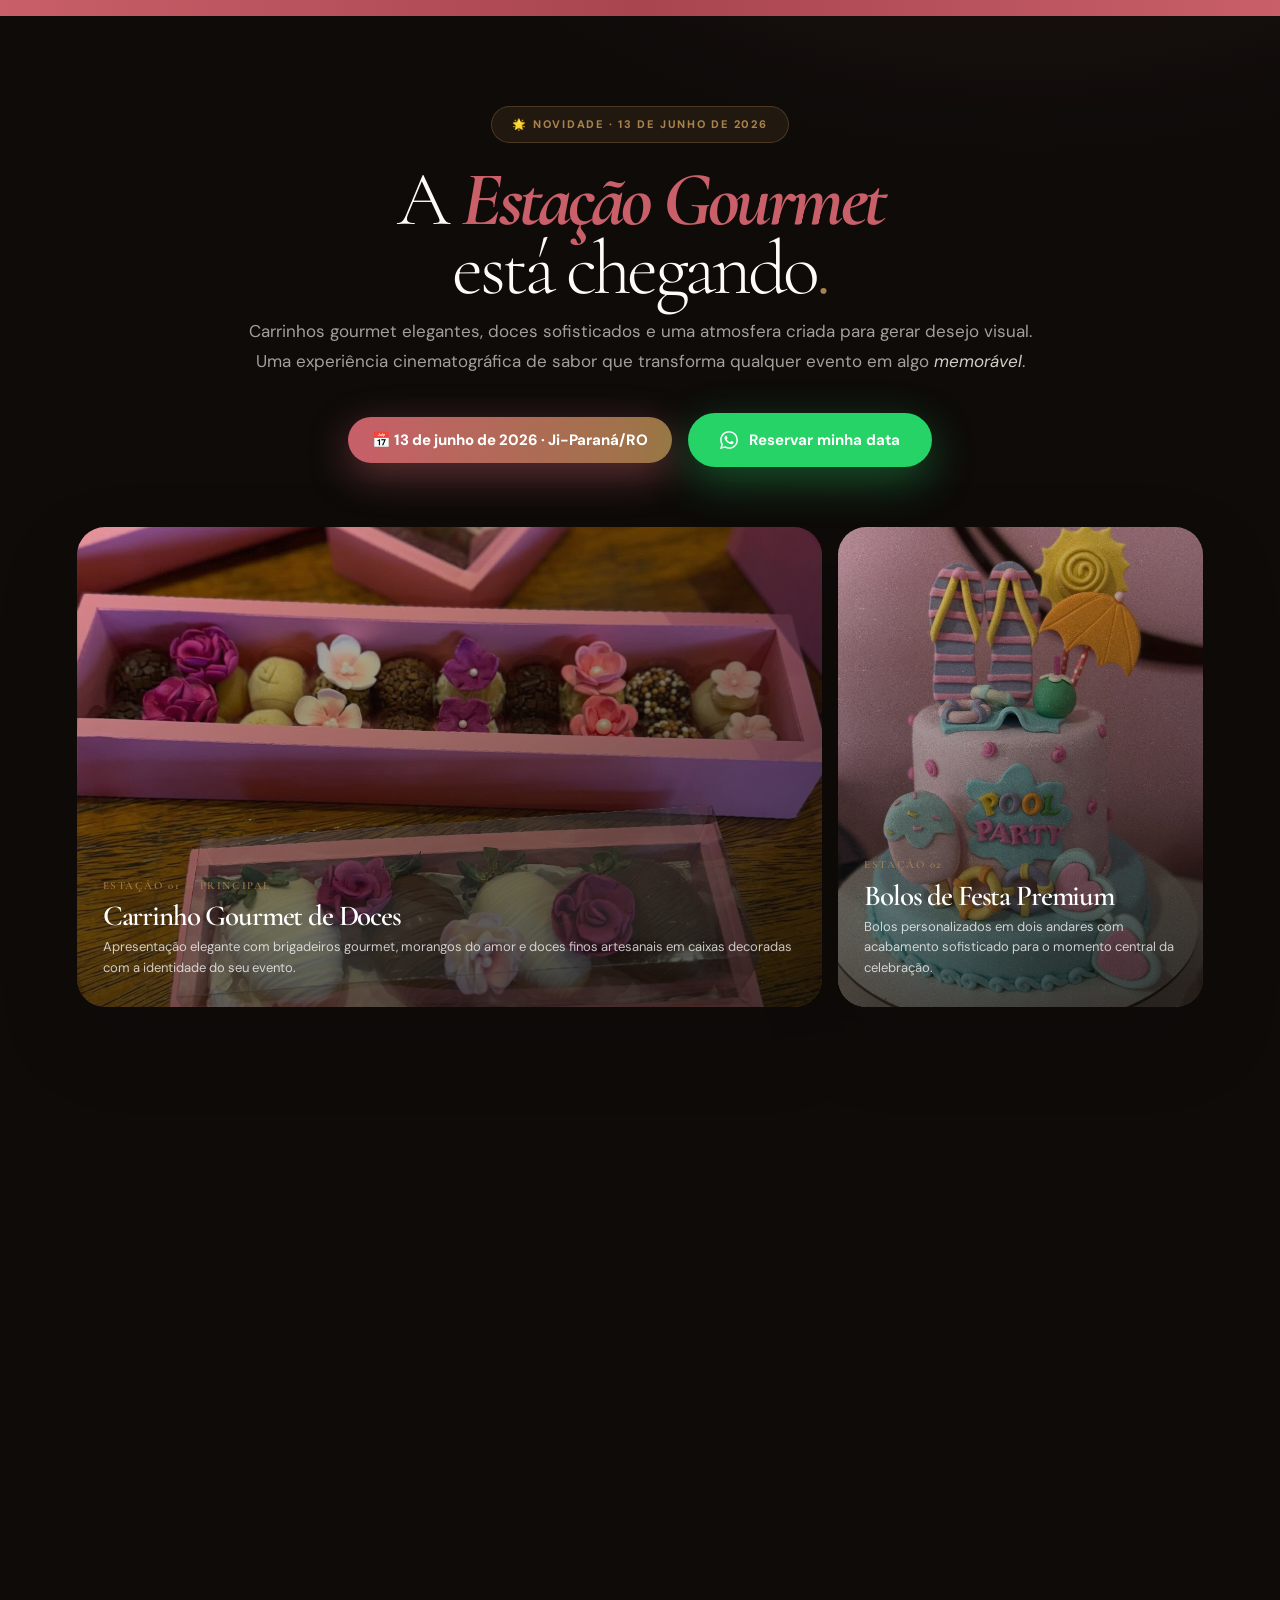
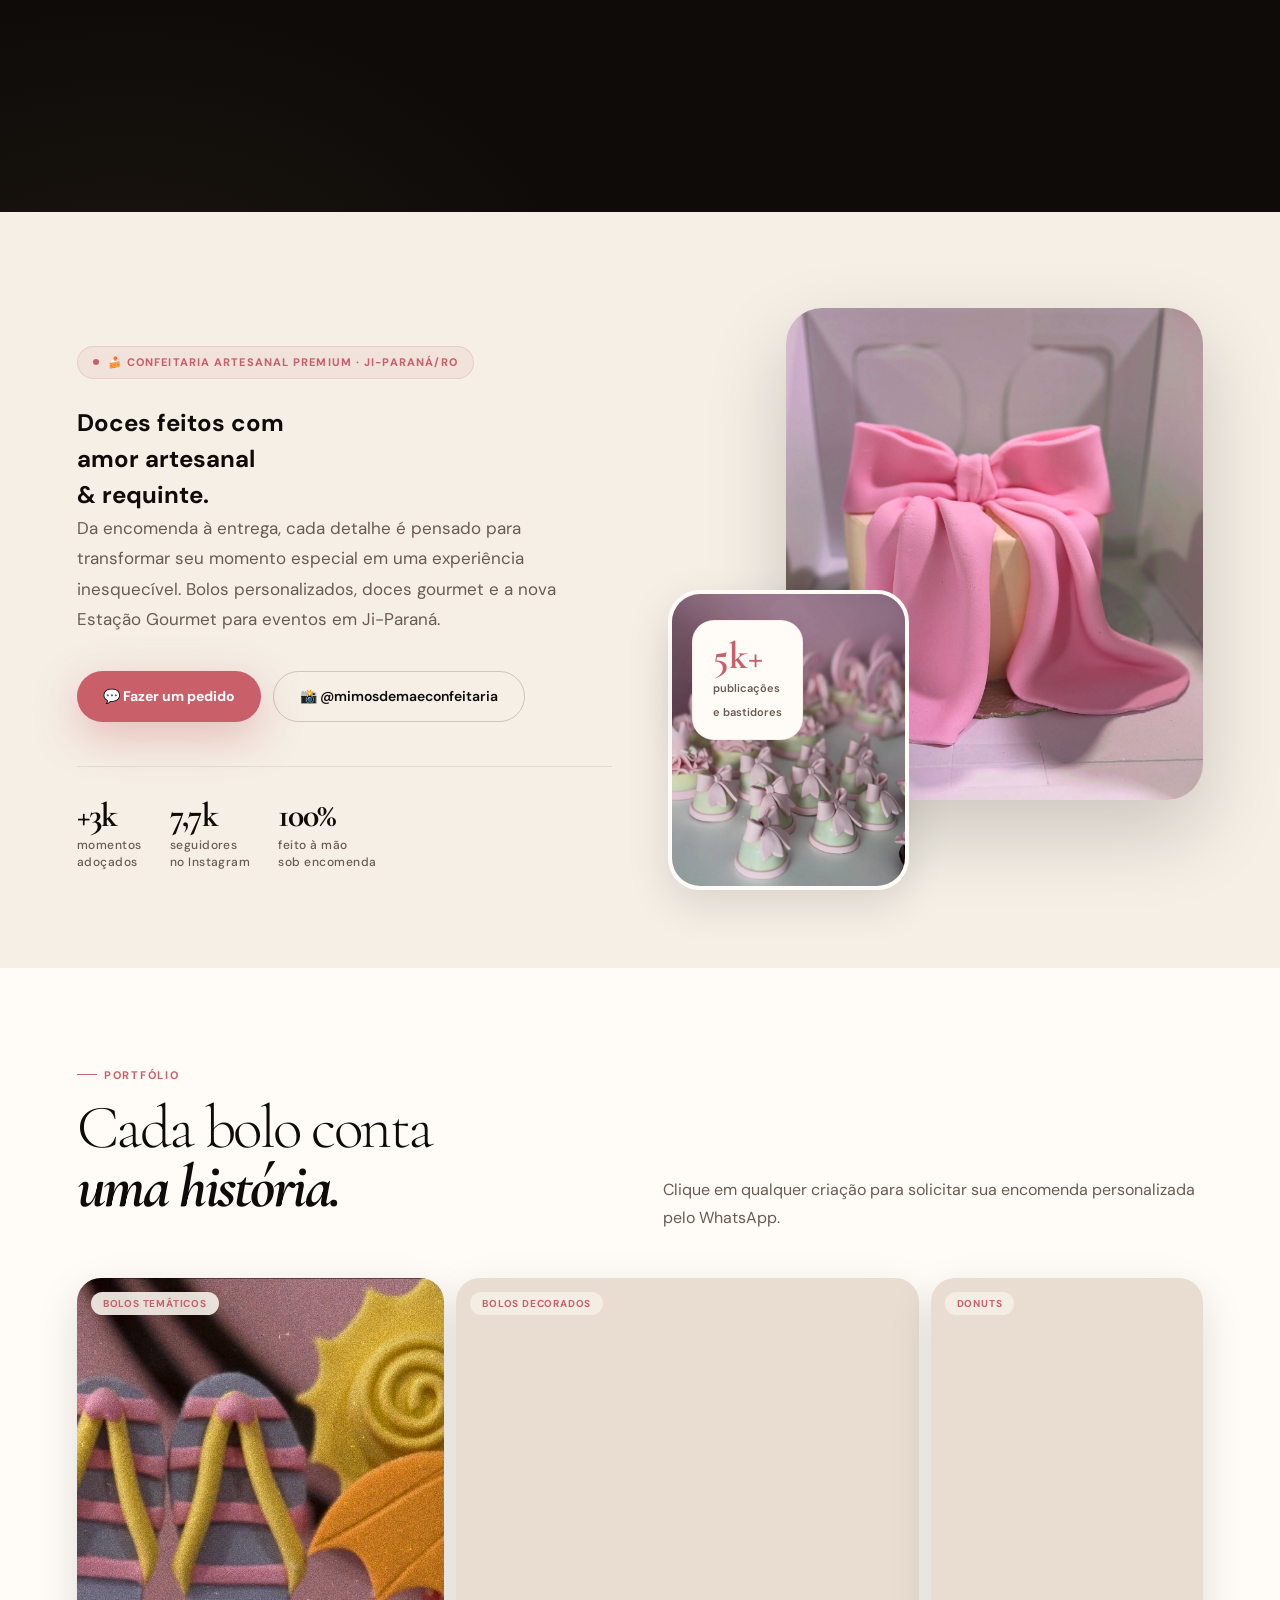
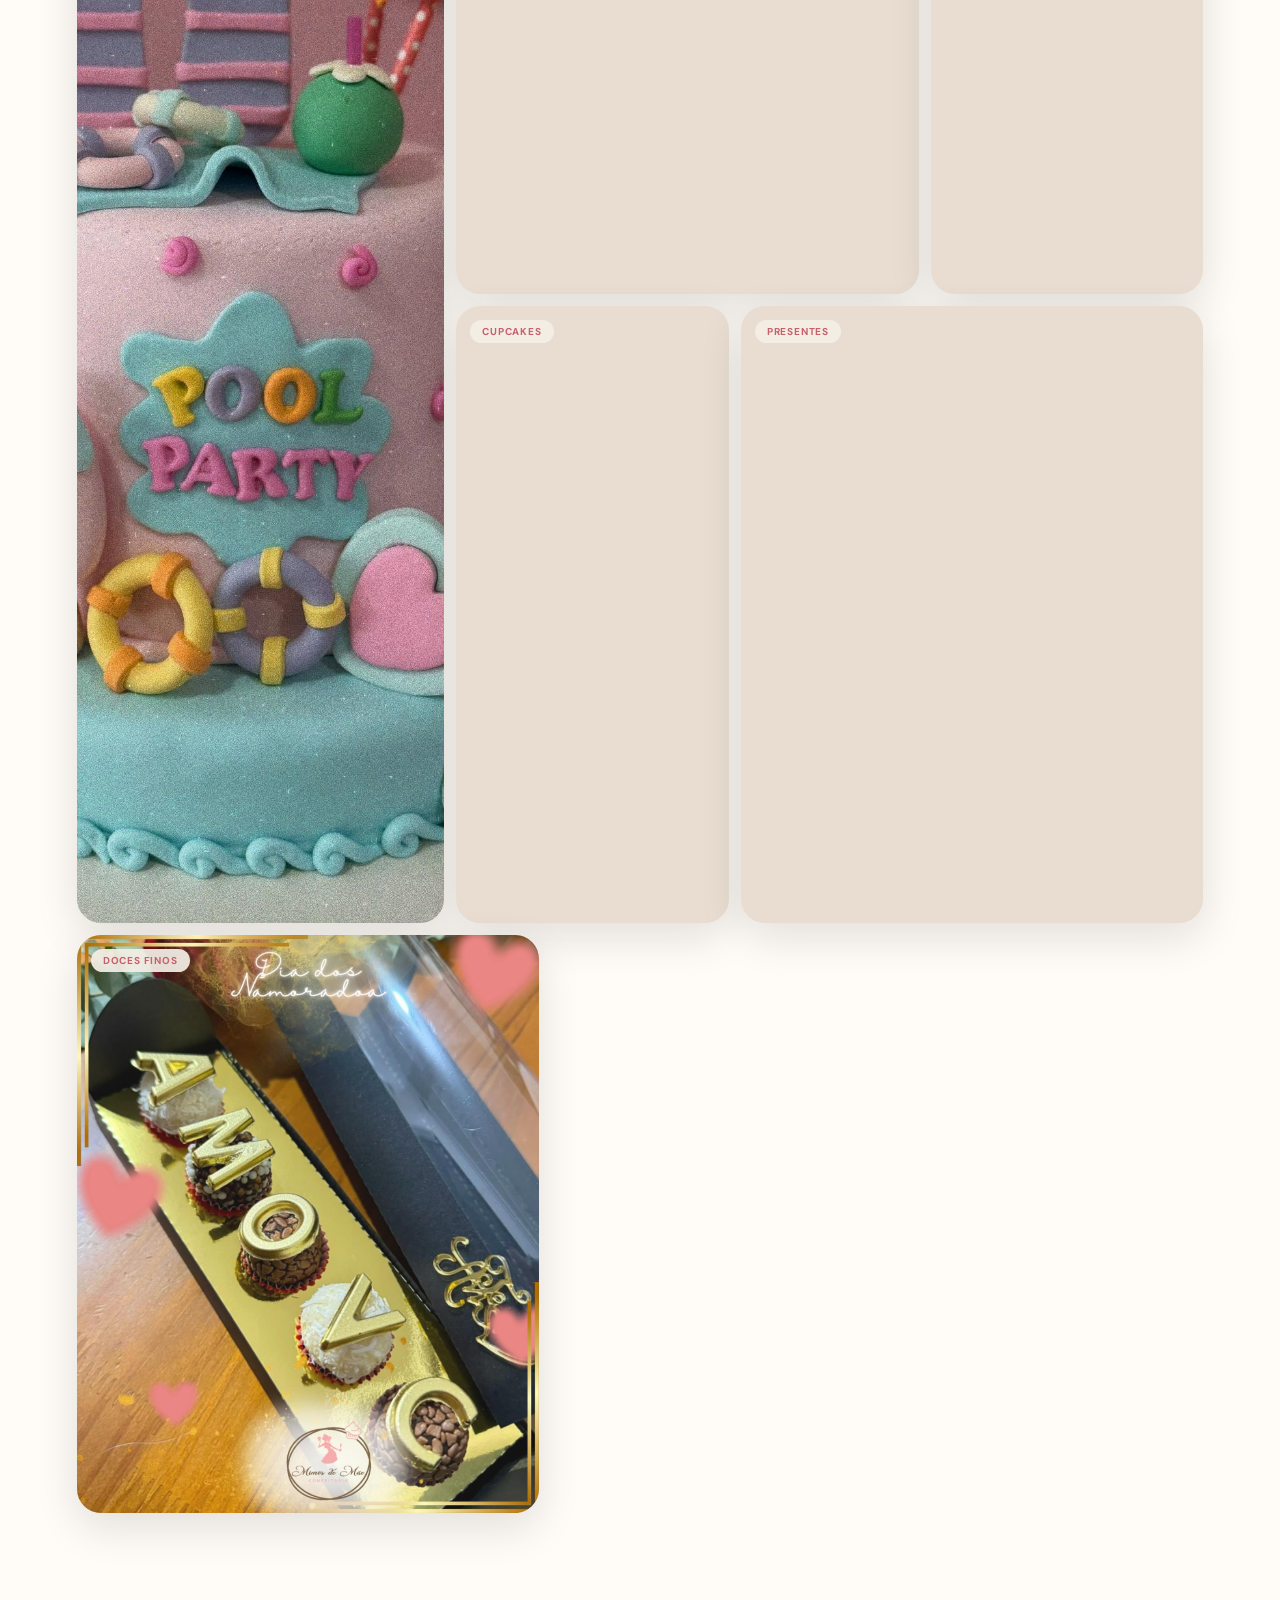
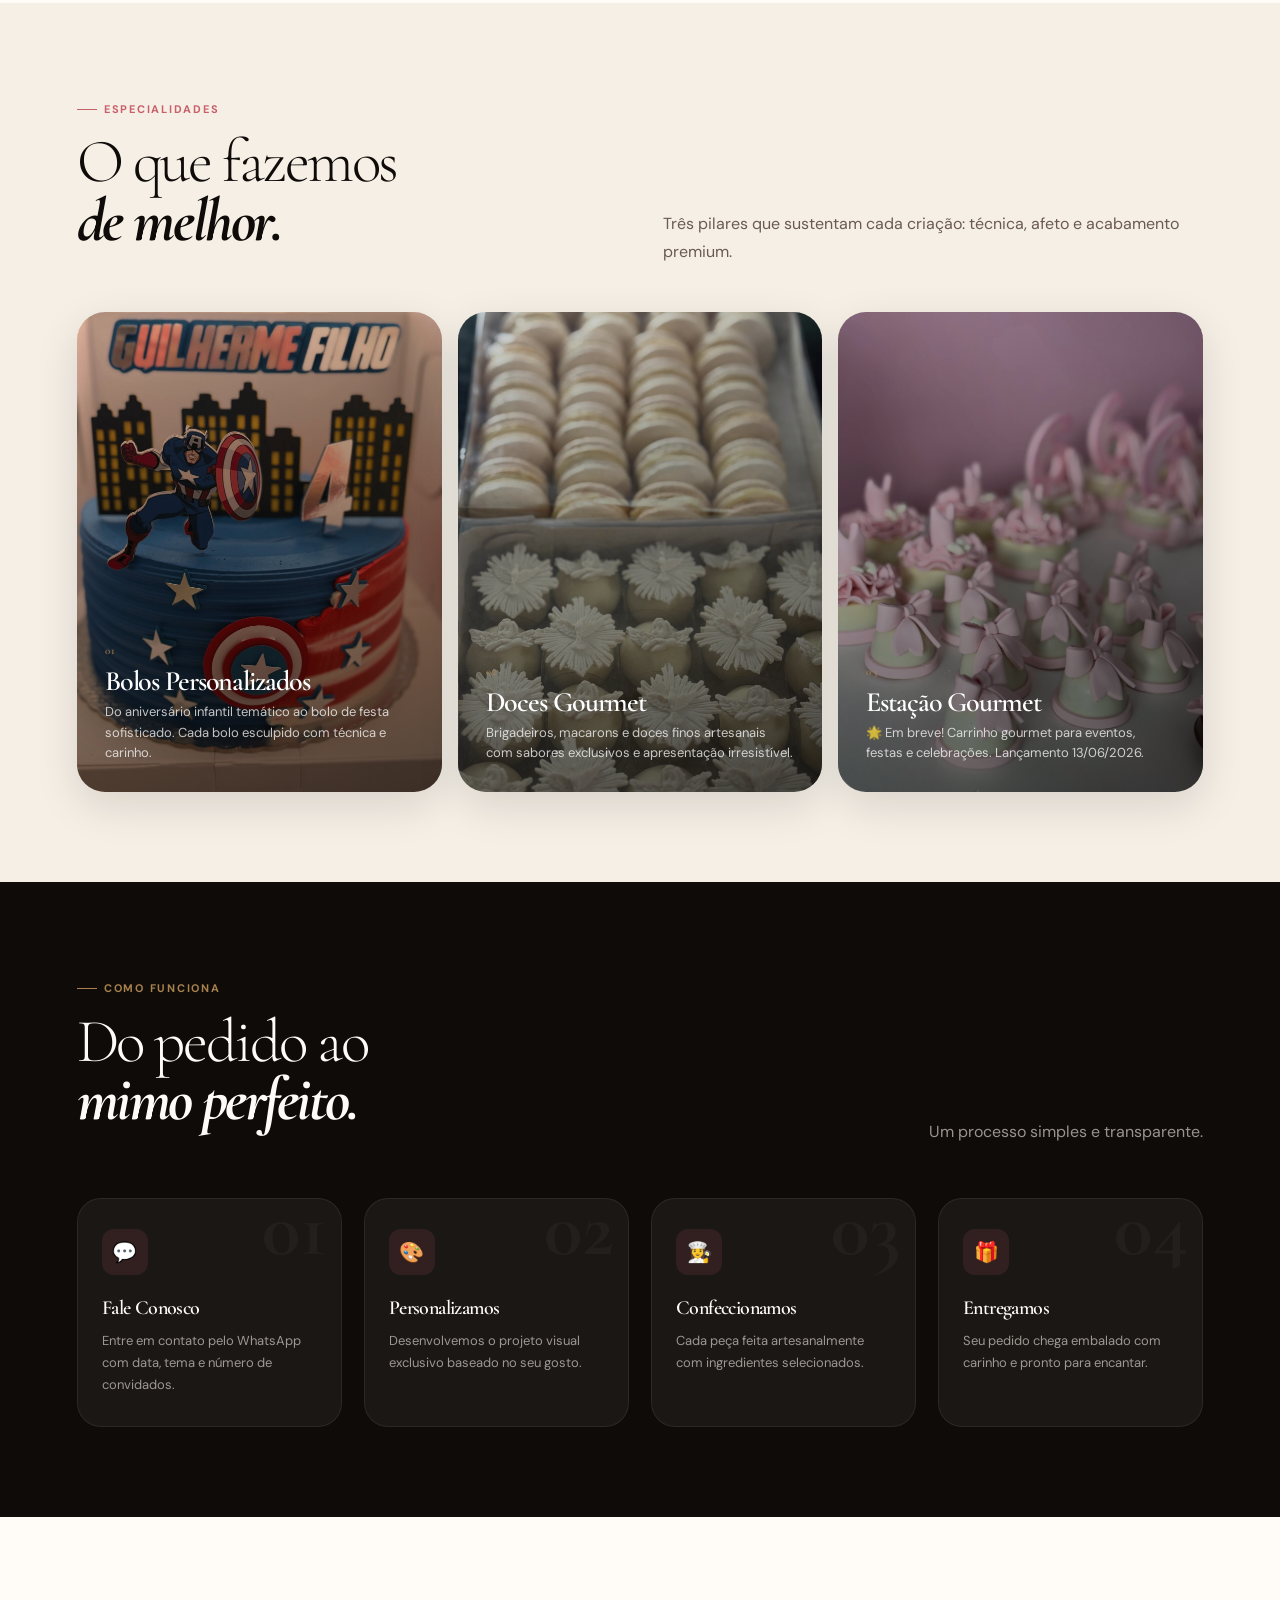
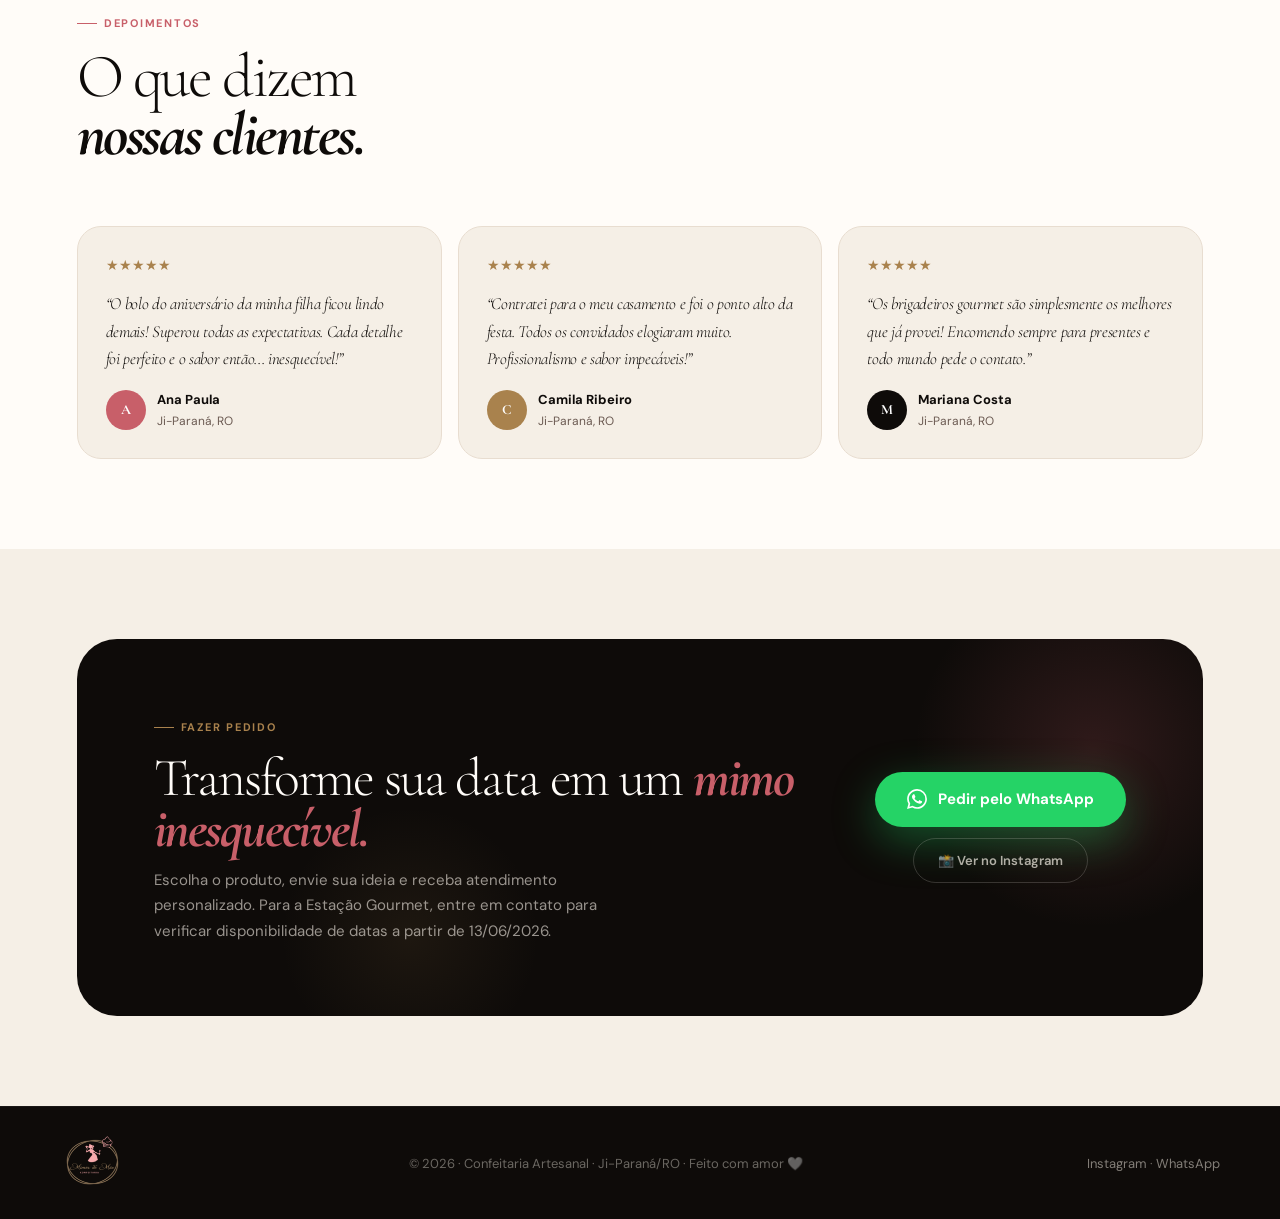
==== commit 50b7db7b: "feat: aplica logo da marca e recalibra paleta a partir do logo - Logo real (assets/logo.png) no nav," ====
--- a/index.html
+++ b/index.html
@@ -74,7 +74,7 @@
 <!-- NAV -->
 <nav class="nav" id="nav" aria-label="Navegação principal">
   <a href="#top" class="nbrand" aria-label="Mimos de Mãe — início">
-    <span class="nlogo"><img src="assets/favicon.svg" width="40" height="40" alt="Logo Mimos de Mãe"/></span>
+    <span class="nlogo"><img src="assets/logo.png" width="48" height="48" alt="Logo Mimos de Mãe Confeitaria"/></span>
     <span class="nword">Mimos de Mãe<em>Confeitaria Artesanal · Ji-Paraná/RO</em></span>
   </a>
   <div class="nlinks">
@@ -92,6 +92,7 @@
 <!-- LAUNCH HERO -->
 <section class="launch-hero" id="top">
   <div class="lh-inner">
+    <img class="lh-logo" src="assets/logo.png" alt="Mimos de Mãe Confeitaria" width="168" height="168"/>
     <p class="lh-eyebrow"><span class="star" aria-hidden="true">✦</span> Lançamento exclusivo · Ji-Paraná/RO <span class="star" aria-hidden="true">✦</span></p>
     <h1 class="lh-title">Chegou a<br><strong>Estação</strong><br><span class="gtxt">Gourmet.</span></h1>
     <p class="lh-sub">Uma nova experiência de confeitaria premium para eventos, festas e celebrações</p>
@@ -324,7 +325,7 @@
 
 <!-- FOOTER -->
 <footer>
-  <span class="fb">Mimos de Mãe</span>
+  <img class="flogo" src="assets/logo.png" alt="Mimos de Mãe Confeitaria" loading="lazy" decoding="async" width="64" height="64"/>
   <span>© <span id="year">2026</span> · Confeitaria Artesanal · Ji-Paraná/RO · Feito com amor 🤍</span>
   <span><a href="https://www.instagram.com/mimosdemaeconfeitaria/" target="_blank" rel="noopener">Instagram</a> · <a href="https://wa.me/5569992284490" target="_blank" rel="noopener">WhatsApp</a></span>
 </footer>
--- a/assets/css/styles.css
+++ b/assets/css/styles.css
@@ -4,9 +4,11 @@
    ===================================================================== */
 
 :root{
-  --rose:#c8475a;
-  --rose-deep:#a83349;
-  --gold:#c9962a;
+  /* Paleta extraída do logo da marca (rosé + bronze antigo) */
+  --rose:#c85f69;        /* rosé principal (botões/links) — versão com contraste do salmão do logo */
+  --rose-deep:#a8454f;   /* rosé profundo (gradientes/realces) */
+  --rose-soft:#e8a4a8;   /* rosé suave do logo (acentos decorativos) */
+  --gold:#a9824d;        /* bronze/dourado antigo do logo */
   --ink:#0e0b09;
   --cream:#f5efe6;
   --warm:#e8ddd0;
@@ -68,18 +70,18 @@
 body.cursor-on:has(button:hover) .cring{width:68px;height:68px;opacity:.2}
 
 /* ── NAV ── */
-.nav{position:fixed;top:0;left:0;right:0;z-index:200;height:var(--nav-h);padding:0 clamp(18px,5vw,60px);display:flex;align-items:center;justify-content:space-between;background:rgba(245,239,230,.92);backdrop-filter:blur(22px);-webkit-backdrop-filter:blur(22px);border-bottom:1px solid rgba(200,71,90,.08);transition:box-shadow .3s}
+.nav{position:fixed;top:0;left:0;right:0;z-index:200;height:var(--nav-h);padding:0 clamp(18px,5vw,60px);display:flex;align-items:center;justify-content:space-between;background:rgba(245,239,230,.92);backdrop-filter:blur(22px);-webkit-backdrop-filter:blur(22px);border-bottom:1px solid rgba(200,95,105,.08);transition:box-shadow .3s}
 .nav.sc{box-shadow:0 6px 36px rgba(14,11,9,.1)}
-.nbrand{display:flex;align-items:center;gap:11px}
-.nlogo{width:40px;height:40px;border-radius:50%;overflow:hidden;border:2px solid var(--rose);background:var(--warm);flex-shrink:0}
-.nlogo img{width:100%;height:100%;object-fit:cover}
+.nbrand{display:flex;align-items:center;gap:10px}
+.nlogo{width:48px;height:48px;flex-shrink:0}
+.nlogo img{width:100%;height:100%;object-fit:contain}
 .nword{font-family:var(--f-d);font-size:18px;font-weight:600;letter-spacing:-.03em;line-height:1}
 .nword em{display:block;font-style:normal;font-size:10px;font-family:var(--f-b);font-weight:500;letter-spacing:.1em;text-transform:uppercase;color:var(--muted);margin-top:2px}
 .nlinks{display:flex;gap:30px}
 .nlinks a{font-size:13px;font-weight:500;color:var(--muted);letter-spacing:.04em;transition:color .2s}
 .nlinks a:hover{color:var(--rose)}
-.nlnch{display:inline-flex;align-items:center;gap:8px;padding:9px 18px;border-radius:var(--pill);background:var(--rose);color:#fff;font-size:12px;font-weight:800;letter-spacing:.04em;box-shadow:0 6px 22px rgba(200,71,90,.38);border:0;animation:navPulse 2.4s infinite}
-@keyframes navPulse{0%,100%{box-shadow:0 6px 22px rgba(200,71,90,.38)}50%{box-shadow:0 6px 34px rgba(200,71,90,.6)}}
+.nlnch{display:inline-flex;align-items:center;gap:8px;padding:9px 18px;border-radius:var(--pill);background:var(--rose);color:#fff;font-size:12px;font-weight:800;letter-spacing:.04em;box-shadow:0 6px 22px rgba(200,95,105,.38);border:0;animation:navPulse 2.4s infinite}
+@keyframes navPulse{0%,100%{box-shadow:0 6px 22px rgba(200,95,105,.38)}50%{box-shadow:0 6px 34px rgba(200,95,105,.6)}}
 .burger{display:none;background:0;border:0;padding:7px;flex-direction:column;gap:5px}
 .burger span{display:block;width:21px;height:2px;background:var(--ink);border-radius:2px}
 
@@ -93,9 +95,10 @@
 /* ═══ LAUNCH HERO ═══ */
 .launch-hero{min-height:100vh;background:var(--ink);position:relative;overflow:hidden;display:flex;flex-direction:column;align-items:center;justify-content:center;padding:100px clamp(20px,6vw,80px) 70px;text-align:center}
 .launch-hero::before{content:"";position:absolute;inset:0;background-image:url("data:image/svg+xml,%3Csvg viewBox='0 0 200 200' xmlns='http://www.w3.org/2000/svg'%3E%3Cfilter id='n'%3E%3CfeTurbulence type='fractalNoise' baseFrequency='.75' numOctaves='4' stitchTiles='stitch'/%3E%3C/filter%3E%3Crect width='100%25' height='100%25' filter='url(%23n)' opacity='.06'/%3E%3C/svg%3E");background-size:180px;pointer-events:none;z-index:0}
-.launch-hero::after{content:"";position:absolute;inset:0;background:radial-gradient(ellipse 800px 600px at 50% -10%,rgba(200,71,90,.18),transparent 60%),radial-gradient(ellipse 600px 500px at 10% 90%,rgba(201,150,42,.12),transparent 55%),radial-gradient(ellipse 500px 400px at 90% 80%,rgba(200,71,90,.1),transparent 55%);pointer-events:none;z-index:0}
+.launch-hero::after{content:"";position:absolute;inset:0;background:radial-gradient(ellipse 800px 600px at 50% -10%,rgba(200,95,105,.18),transparent 60%),radial-gradient(ellipse 600px 500px at 10% 90%,rgba(169,130,77,.12),transparent 55%),radial-gradient(ellipse 500px 400px at 90% 80%,rgba(200,95,105,.1),transparent 55%);pointer-events:none;z-index:0}
 .lh-inner{position:relative;z-index:2;max-width:900px;margin:0 auto}
-.lh-eyebrow{display:inline-flex;align-items:center;gap:10px;padding:8px 18px;border-radius:var(--pill);border:1px solid rgba(201,150,42,.35);color:var(--gold);font-size:11px;font-weight:800;letter-spacing:.16em;text-transform:uppercase;margin-bottom:26px;animation:fadeUp .8s .1s both}
+.lh-logo{width:clamp(120px,16vw,168px);height:auto;margin:0 auto 22px;display:block;filter:drop-shadow(0 8px 30px rgba(0,0,0,.45));animation:fadeUp .8s .05s both}
+.lh-eyebrow{display:inline-flex;align-items:center;gap:10px;padding:8px 18px;border-radius:var(--pill);border:1px solid rgba(169,130,77,.35);color:var(--gold);font-size:11px;font-weight:800;letter-spacing:.16em;text-transform:uppercase;margin-bottom:26px;animation:fadeUp .8s .1s both}
 .lh-eyebrow .star{animation:spin 4s linear infinite;display:inline-block}
 @keyframes spin{to{transform:rotate(360deg)}}
 .lh-title{font-family:var(--f-d);font-size:clamp(52px,8vw,110px);font-weight:300;line-height:.88;letter-spacing:-.05em;color:var(--white);margin-bottom:10px;animation:fadeUp .8s .2s both}
@@ -106,17 +109,17 @@
 /* COUNTDOWN */
 .countdown{display:flex;gap:20px;justify-content:center;flex-wrap:wrap;margin-bottom:44px;animation:fadeUp .8s .4s both}
 .cd-box{padding:22px 24px;border-radius:22px;background:rgba(245,239,230,.06);border:1px solid rgba(245,239,230,.1);min-width:90px;text-align:center;backdrop-filter:blur(8px);-webkit-backdrop-filter:blur(8px);position:relative;overflow:hidden}
-.cd-box::before{content:"";position:absolute;inset:0;background:linear-gradient(135deg,rgba(200,71,90,.06),transparent);pointer-events:none}
+.cd-box::before{content:"";position:absolute;inset:0;background:linear-gradient(135deg,rgba(200,95,105,.06),transparent);pointer-events:none}
 .cd-num{font-family:var(--f-d);font-size:52px;font-weight:700;line-height:1;color:var(--white);letter-spacing:-.04em;display:block;font-variant-numeric:tabular-nums}
 .cd-lbl{font-size:11px;font-weight:700;letter-spacing:.12em;text-transform:uppercase;color:rgba(245,239,230,.45);margin-top:5px;display:block}
 .cd-sep{font-family:var(--f-d);font-size:48px;font-weight:300;color:var(--rose);opacity:.5;align-self:center;line-height:1;padding-bottom:20px}
-.cd-live{display:inline-flex;align-items:center;gap:10px;padding:16px 28px;border-radius:var(--pill);background:rgba(201,150,42,.14);border:1px solid rgba(201,150,42,.4);color:var(--gold);font-family:var(--f-d);font-style:italic;font-size:24px;font-weight:600}
-.launch-date-pill{display:inline-flex;align-items:center;gap:8px;padding:10px 20px;border-radius:var(--pill);background:linear-gradient(90deg,var(--rose),rgba(201,150,42,.8));color:#fff;font-size:14px;font-weight:800;letter-spacing:.04em;margin-bottom:36px;animation:fadeUp .8s .35s both;box-shadow:0 12px 40px rgba(200,71,90,.4)}
+.cd-live{display:inline-flex;align-items:center;gap:10px;padding:16px 28px;border-radius:var(--pill);background:rgba(169,130,77,.14);border:1px solid rgba(169,130,77,.4);color:var(--gold);font-family:var(--f-d);font-style:italic;font-size:24px;font-weight:600}
+.launch-date-pill{display:inline-flex;align-items:center;gap:8px;padding:10px 20px;border-radius:var(--pill);background:linear-gradient(90deg,var(--rose),rgba(169,130,77,.8));color:#fff;font-size:14px;font-weight:800;letter-spacing:.04em;margin-bottom:36px;animation:fadeUp .8s .35s both;box-shadow:0 12px 40px rgba(200,95,105,.4)}
 .lh-actions{display:flex;gap:14px;justify-content:center;flex-wrap:wrap;animation:fadeUp .8s .5s both}
 
 /* BUTTONS */
-.btn-gold{display:inline-flex;align-items:center;gap:10px;padding:16px 32px;border-radius:var(--pill);background:var(--gold);color:var(--ink);font-size:15px;font-weight:800;letter-spacing:.04em;border:0;box-shadow:0 14px 44px rgba(201,150,42,.4);transition:transform .22s,box-shadow .22s}
-.btn-gold:hover{transform:translateY(-3px);box-shadow:0 20px 56px rgba(201,150,42,.52)}
+.btn-gold{display:inline-flex;align-items:center;gap:10px;padding:16px 32px;border-radius:var(--pill);background:var(--gold);color:var(--ink);font-size:15px;font-weight:800;letter-spacing:.04em;border:0;box-shadow:0 14px 44px rgba(169,130,77,.4);transition:transform .22s,box-shadow .22s}
+.btn-gold:hover{transform:translateY(-3px);box-shadow:0 20px 56px rgba(169,130,77,.52)}
 .btn-outline-w{display:inline-flex;align-items:center;gap:10px;padding:16px 32px;border-radius:var(--pill);background:transparent;color:rgba(245,239,230,.8);font-size:15px;font-weight:600;border:1.5px solid rgba(245,239,230,.2);transition:border-color .2s,color .2s}
 .btn-outline-w:hover{border-color:rgba(245,239,230,.55);color:var(--white)}
 
@@ -143,19 +146,19 @@
 
 /* HERO PRINCIPAL */
 .hero{max-width:1380px;margin:0 auto;padding:96px clamp(20px,6vw,80px) 60px;display:grid;grid-template-columns:1fr 1fr;gap:56px;align-items:center}
-.hero-bg{position:fixed;inset:0;z-index:-1;background:radial-gradient(ellipse 800px 600px at -10% 30%,rgba(200,71,90,.07),transparent),radial-gradient(ellipse 600px 500px at 110% 70%,rgba(201,150,42,.06),transparent),var(--cream)}
-.eyebrow{display:inline-flex;align-items:center;gap:9px;padding:7px 15px;border-radius:var(--pill);background:rgba(200,71,90,.08);border:1px solid rgba(200,71,90,.18);color:var(--rose);font-size:11px;font-weight:800;letter-spacing:.1em;text-transform:uppercase;margin-bottom:26px;animation:fadeUp .8s .1s both}
+.hero-bg{position:fixed;inset:0;z-index:-1;background:radial-gradient(ellipse 800px 600px at -10% 30%,rgba(200,95,105,.07),transparent),radial-gradient(ellipse 600px 500px at 110% 70%,rgba(169,130,77,.06),transparent),var(--cream)}
+.eyebrow{display:inline-flex;align-items:center;gap:9px;padding:7px 15px;border-radius:var(--pill);background:rgba(200,95,105,.08);border:1px solid rgba(200,95,105,.18);color:var(--rose);font-size:11px;font-weight:800;letter-spacing:.1em;text-transform:uppercase;margin-bottom:26px;animation:fadeUp .8s .1s both}
 .pulse{width:6px;height:6px;border-radius:50%;background:var(--rose);animation:pa 2s infinite}
-@keyframes pa{0%,100%{box-shadow:0 0 0 0 rgba(200,71,90,.5)}50%{box-shadow:0 0 0 6px rgba(200,71,90,0)}}
+@keyframes pa{0%,100%{box-shadow:0 0 0 0 rgba(200,95,105,.5)}50%{box-shadow:0 0 0 6px rgba(200,95,105,0)}}
 h1.hh{font-family:var(--f-d);font-size:clamp(48px,6vw,92px);font-weight:300;line-height:.92;letter-spacing:-.04em;margin-bottom:24px;animation:fadeUp .8s .2s both}
 h1.hh strong{font-weight:700;font-style:italic;color:var(--rose)}
 h1.hh .gld{color:var(--gold)}
 .hdesc{font-size:17px;line-height:1.8;color:var(--muted);max-width:500px;margin-bottom:36px;animation:fadeUp .8s .3s both}
 .hacts{display:flex;flex-wrap:wrap;gap:12px;animation:fadeUp .8s .4s both}
-.bp{display:inline-flex;align-items:center;gap:9px;padding:14px 26px;border-radius:var(--pill);background:var(--rose);color:#fff;font-size:14px;font-weight:700;box-shadow:0 14px 44px rgba(200,71,90,.36);transition:transform .22s,box-shadow .22s;border:0}
-.bp:hover{transform:translateY(-3px);box-shadow:0 20px 56px rgba(200,71,90,.44)}
+.bp{display:inline-flex;align-items:center;gap:9px;padding:14px 26px;border-radius:var(--pill);background:var(--rose);color:#fff;font-size:14px;font-weight:700;box-shadow:0 14px 44px rgba(200,95,105,.36);transition:transform .22s,box-shadow .22s;border:0}
+.bp:hover{transform:translateY(-3px);box-shadow:0 20px 56px rgba(200,95,105,.44)}
 .bs{display:inline-flex;align-items:center;gap:9px;padding:14px 26px;border-radius:var(--pill);background:transparent;color:var(--ink);font-size:14px;font-weight:600;border:1.5px solid rgba(14,11,9,.18);transition:border-color .2s,background .2s}
-.bs:hover{border-color:var(--rose);background:rgba(200,71,90,.04)}
+.bs:hover{border-color:var(--rose);background:rgba(200,95,105,.04)}
 .hstats{display:flex;gap:28px;margin-top:44px;padding-top:32px;border-top:1px solid rgba(14,11,9,.08);animation:fadeUp .8s .5s both}
 .snum{font-family:var(--f-d);font-size:34px;font-weight:700;line-height:1;color:var(--ink);letter-spacing:-.04em}
 .slbl{font-size:12px;color:var(--muted);font-weight:500;letter-spacing:.04em;margin-top:4px;line-height:1.4}
@@ -167,7 +170,7 @@
 .hg-main:hover img{transform:scale(1.06)}
 .hg-side{position:absolute;bottom:18px;left:0;width:45%;height:50%;border-radius:32px;overflow:hidden;box-shadow:var(--sh2);border:4px solid var(--white)}
 .hg-side img{width:100%;height:100%;object-fit:cover}
-.hg-badge{position:absolute;bottom:168px;left:24px;z-index:5;padding:16px 20px;border-radius:22px;background:var(--white);box-shadow:0 18px 56px rgba(14,11,9,.14);border:1px solid rgba(200,71,90,.1)}
+.hg-badge{position:absolute;bottom:168px;left:24px;z-index:5;padding:16px 20px;border-radius:22px;background:var(--white);box-shadow:0 18px 56px rgba(14,11,9,.14);border:1px solid rgba(200,95,105,.1)}
 .hg-badge .bn{font-family:var(--f-d);font-size:38px;font-weight:700;color:var(--rose);line-height:1;display:block}
 .hg-badge .bt{font-size:11px;color:var(--muted);font-weight:600;margin-top:4px;line-height:1.4}
 
@@ -188,15 +191,15 @@
 
 /* ESTAÇÃO GOURMET */
 #estacao{background:var(--ink);position:relative;overflow:hidden}
-#estacao::before{content:"";position:absolute;inset:0;background:radial-gradient(ellipse 700px 500px at 80% -20%,rgba(200,71,90,.14),transparent),radial-gradient(ellipse 500px 400px at 10% 110%,rgba(201,150,42,.1),transparent);pointer-events:none}
+#estacao::before{content:"";position:absolute;inset:0;background:radial-gradient(ellipse 700px 500px at 80% -20%,rgba(200,95,105,.14),transparent),radial-gradient(ellipse 500px 400px at 10% 110%,rgba(169,130,77,.1),transparent);pointer-events:none}
 .eg-top{text-align:center;max-width:800px;margin:0 auto 60px;position:relative;z-index:1}
-.eg-badge{display:inline-flex;align-items:center;gap:10px;padding:9px 20px;border-radius:var(--pill);background:rgba(201,150,42,.12);border:1px solid rgba(201,150,42,.3);color:var(--gold);font-size:11px;font-weight:800;letter-spacing:.16em;text-transform:uppercase;margin-bottom:22px}
+.eg-badge{display:inline-flex;align-items:center;gap:10px;padding:9px 20px;border-radius:var(--pill);background:rgba(169,130,77,.12);border:1px solid rgba(169,130,77,.3);color:var(--gold);font-size:11px;font-weight:800;letter-spacing:.16em;text-transform:uppercase;margin-bottom:22px}
 .eg-title{font-family:var(--f-d);font-size:clamp(40px,6vw,82px);font-weight:300;line-height:.9;letter-spacing:-.05em;color:var(--white);margin-bottom:14px}
 .eg-title strong{font-weight:700;font-style:italic;color:var(--rose)}
 .eg-title .gld{color:var(--gold)}
 .eg-desc{font-size:17px;color:rgba(245,239,230,.65);line-height:1.75;font-weight:400;margin-bottom:36px}
 .eg-cta{display:flex;align-items:center;justify-content:center;gap:16px;flex-wrap:wrap;margin-bottom:56px}
-.eg-pill{display:inline-flex;align-items:center;gap:8px;padding:12px 24px;border-radius:var(--pill);background:linear-gradient(90deg,var(--rose),rgba(201,150,42,.9));color:#fff;font-size:15px;font-weight:800;box-shadow:0 12px 40px rgba(200,71,90,.45)}
+.eg-pill{display:inline-flex;align-items:center;gap:8px;padding:12px 24px;border-radius:var(--pill);background:linear-gradient(90deg,var(--rose),rgba(169,130,77,.9));color:#fff;font-size:15px;font-weight:800;box-shadow:0 12px 40px rgba(200,95,105,.45)}
 .eg-grid{display:grid;grid-template-columns:repeat(3,1fr);gap:16px;position:relative;z-index:1}
 .eg-card{border-radius:28px;overflow:hidden;position:relative;min-height:480px;box-shadow:var(--sh);transition:transform .4s}
 .eg-card:hover{transform:translateY(-10px)}
@@ -204,7 +207,7 @@
 .eg-card:hover .bg{transform:scale(1.08)}
 .eg-card .lay{position:absolute;inset:0;background:linear-gradient(160deg,rgba(14,11,9,.04),rgba(14,11,9,.76))}
 .eg-card .cb{position:absolute;bottom:0;left:0;right:0;padding:28px 26px;color:#fff;z-index:2}
-.eg-card .cn{font-family:var(--f-d);font-size:11px;font-weight:600;letter-spacing:.14em;color:rgba(201,150,42,.9);margin-bottom:7px}
+.eg-card .cn{font-family:var(--f-d);font-size:11px;font-weight:600;letter-spacing:.14em;color:rgba(169,130,77,.9);margin-bottom:7px}
 .eg-card .ct{font-family:var(--f-d);font-size:29px;font-weight:600;line-height:1;letter-spacing:-.04em;margin-bottom:7px}
 .eg-card .cd{font-size:13px;line-height:1.6;color:rgba(255,255,255,.75)}
 .eg-card.wide{grid-column:span 2}
@@ -239,7 +242,7 @@
 .scard:hover .bg{transform:scale(1.08)}
 .scard .lay{position:absolute;inset:0;background:linear-gradient(160deg,rgba(14,11,9,.04),rgba(14,11,9,.7))}
 .scard .sb{position:absolute;bottom:0;left:0;right:0;padding:28px;color:#fff;z-index:2}
-.scard .sn{font-family:var(--f-d);font-size:11px;font-weight:600;letter-spacing:.14em;color:rgba(201,150,42,.9);margin-bottom:7px}
+.scard .sn{font-family:var(--f-d);font-size:11px;font-weight:600;letter-spacing:.14em;color:rgba(169,130,77,.9);margin-bottom:7px}
 .scard .st{font-family:var(--f-d);font-size:28px;font-weight:600;line-height:1;letter-spacing:-.04em;margin-bottom:7px}
 .scard .sd{font-size:13px;line-height:1.6;color:rgba(255,255,255,.75)}
 
@@ -248,7 +251,7 @@
 .step{padding:30px 24px;border-radius:24px;background:rgba(245,239,230,.05);border:1px solid rgba(245,239,230,.08);position:relative;overflow:hidden;transition:background .3s}
 .step:hover{background:rgba(245,239,230,.09)}
 .step::before{content:attr(data-n);position:absolute;top:-10px;right:14px;font-family:var(--f-d);font-size:80px;font-weight:700;line-height:1;color:rgba(245,239,230,.04);pointer-events:none}
-.step .ico{width:46px;height:46px;border-radius:12px;background:rgba(200,71,90,.14);display:flex;align-items:center;justify-content:center;font-size:20px;margin-bottom:18px}
+.step .ico{width:46px;height:46px;border-radius:12px;background:rgba(200,95,105,.14);display:flex;align-items:center;justify-content:center;font-size:20px;margin-bottom:18px}
 .step h3{font-family:var(--f-d);font-size:20px;font-weight:600;letter-spacing:-.03em;margin-bottom:7px;color:var(--white)}
 .step p{font-size:13px;color:rgba(245,239,230,.6);line-height:1.7}
 
@@ -265,8 +268,8 @@
 
 /* CTA */
 .ctablock{background:var(--ink);border-radius:40px;overflow:hidden;padding:72px clamp(26px,6vw,96px);position:relative;display:grid;grid-template-columns:1fr auto;gap:52px;align-items:center}
-.ctablock::before{content:"";position:absolute;top:-70px;right:-70px;width:360px;height:360px;border-radius:50%;background:radial-gradient(circle,rgba(200,71,90,.18),transparent 70%);pointer-events:none}
-.ctablock::after{content:"";position:absolute;bottom:-50px;left:18%;width:260px;height:260px;border-radius:50%;background:radial-gradient(circle,rgba(201,150,42,.1),transparent 70%);pointer-events:none}
+.ctablock::before{content:"";position:absolute;top:-70px;right:-70px;width:360px;height:360px;border-radius:50%;background:radial-gradient(circle,rgba(200,95,105,.18),transparent 70%);pointer-events:none}
+.ctablock::after{content:"";position:absolute;bottom:-50px;left:18%;width:260px;height:260px;border-radius:50%;background:radial-gradient(circle,rgba(169,130,77,.1),transparent 70%);pointer-events:none}
 .cta-t{font-family:var(--f-d);font-size:clamp(34px,4.2vw,60px);font-weight:300;line-height:.95;letter-spacing:-.04em;color:var(--white);margin-bottom:14px;position:relative;z-index:1}
 .cta-t strong{font-weight:700;font-style:italic;color:var(--rose)}
 .cta-d{font-size:15px;color:rgba(245,239,230,.6);line-height:1.7;max-width:480px;position:relative;z-index:1}
@@ -278,6 +281,7 @@
 
 /* FOOTER */
 footer{background:var(--ink);color:rgba(245,239,230,.4);border-top:1px solid rgba(255,255,255,.05);padding:24px clamp(18px,5vw,60px);display:flex;align-items:center;justify-content:space-between;flex-wrap:wrap;gap:12px}
+footer .flogo{height:64px;width:auto}
 footer .fb{font-family:var(--f-d);font-size:17px;font-weight:600;font-style:italic;color:rgba(245,239,230,.7)}
 footer span{font-size:13px}
 footer a{color:rgba(245,239,230,.5);transition:color .2s}
